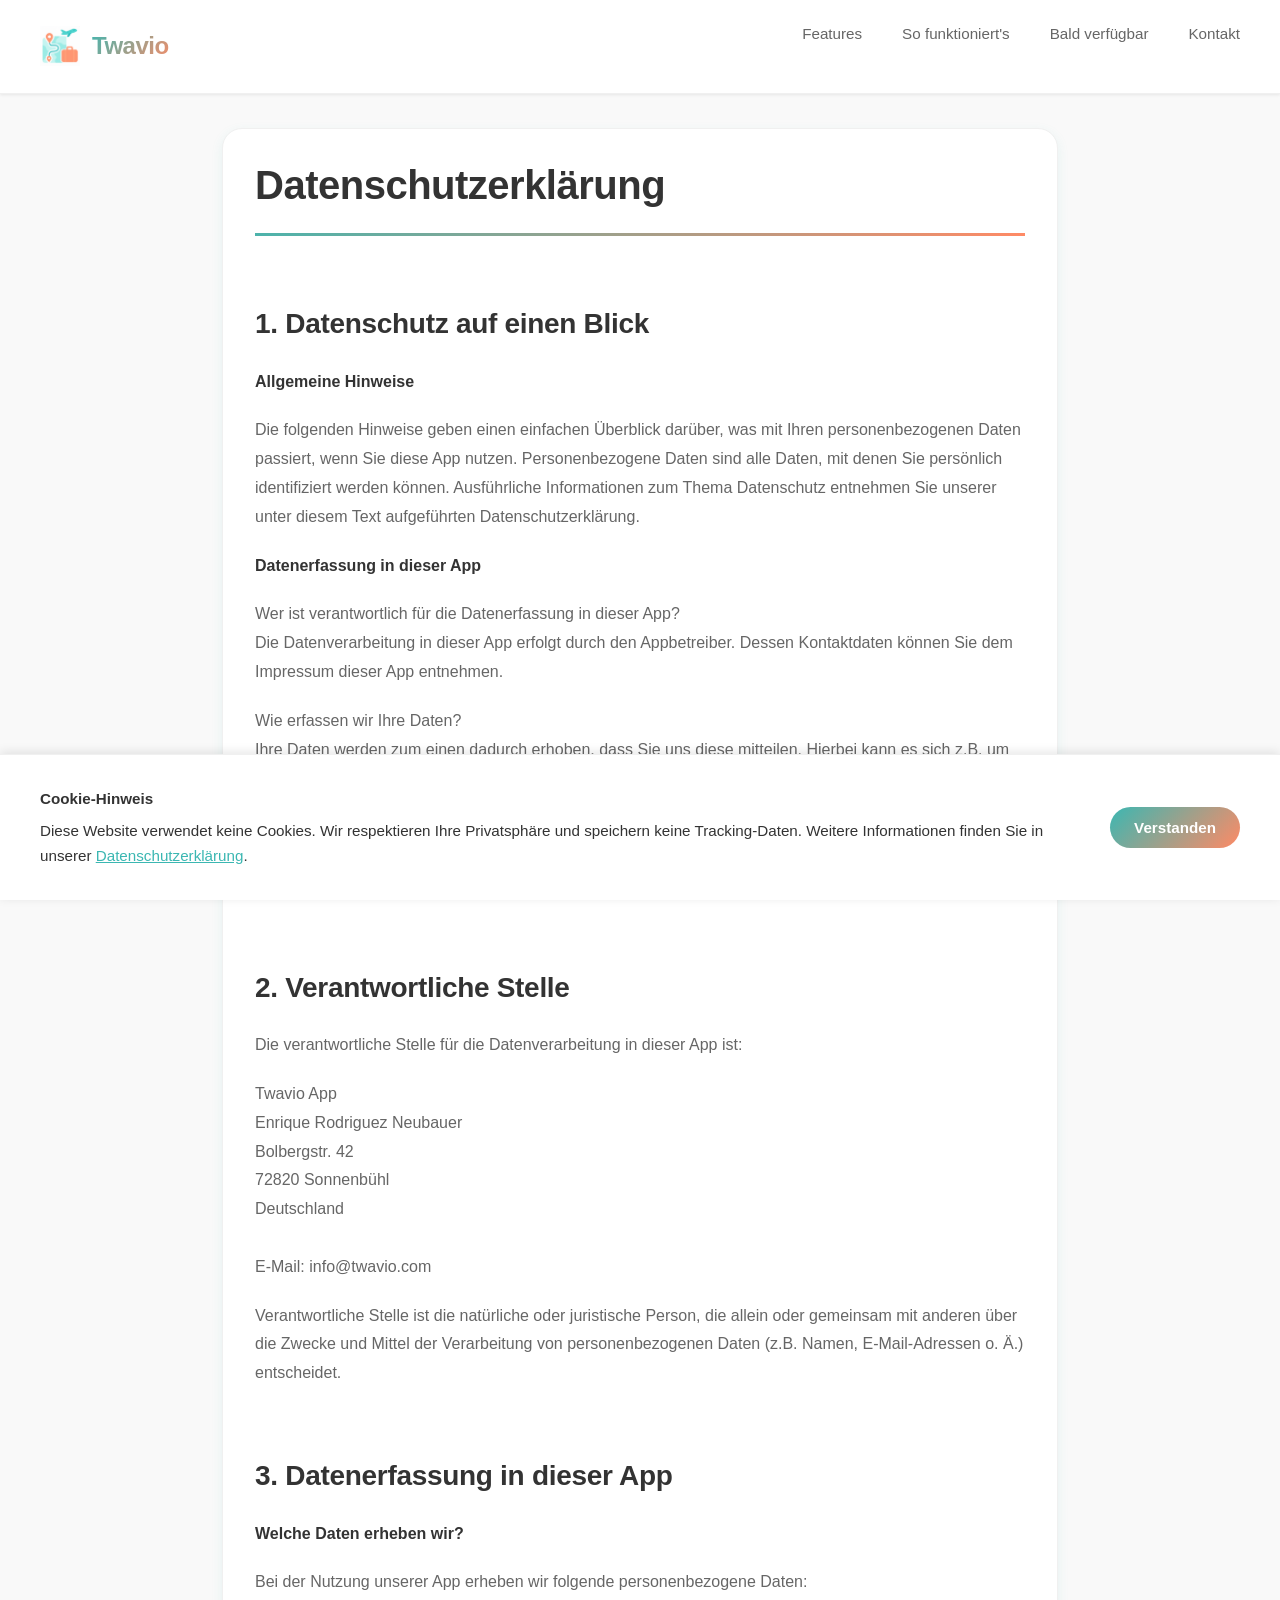
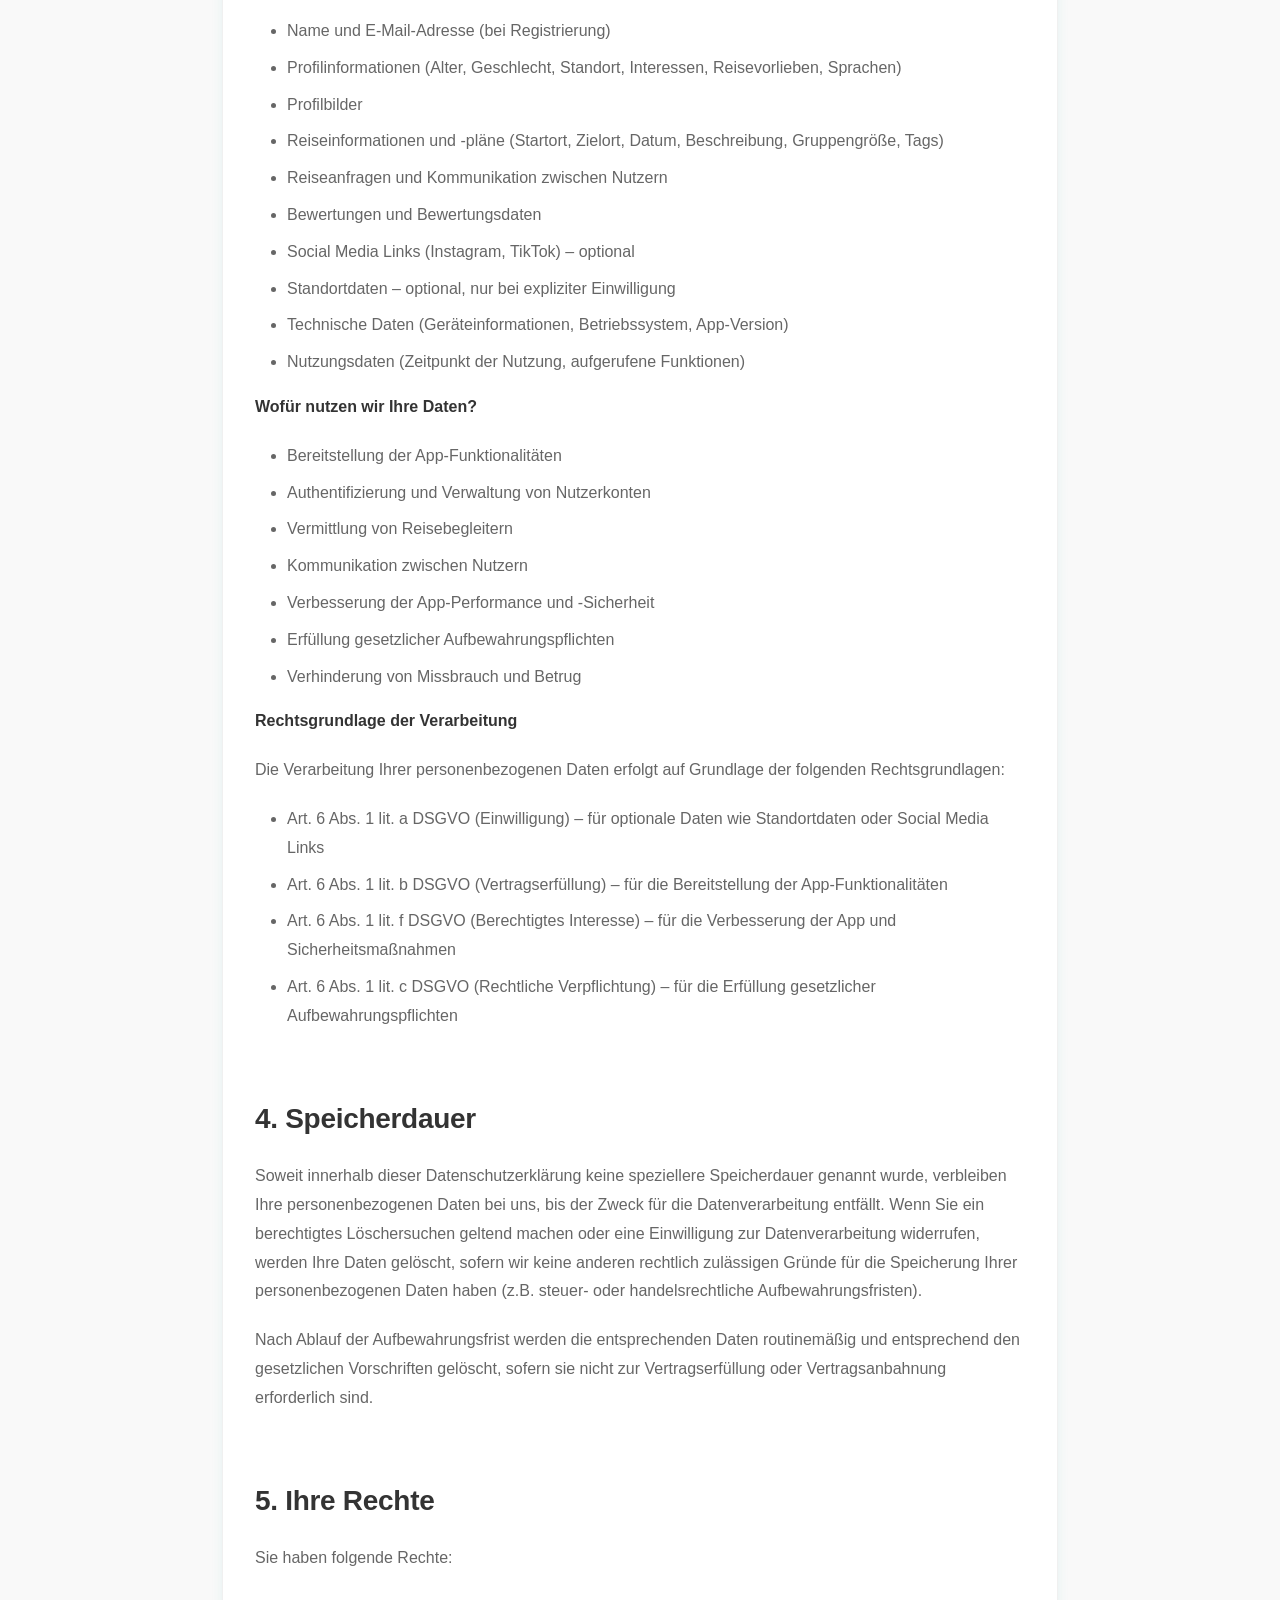
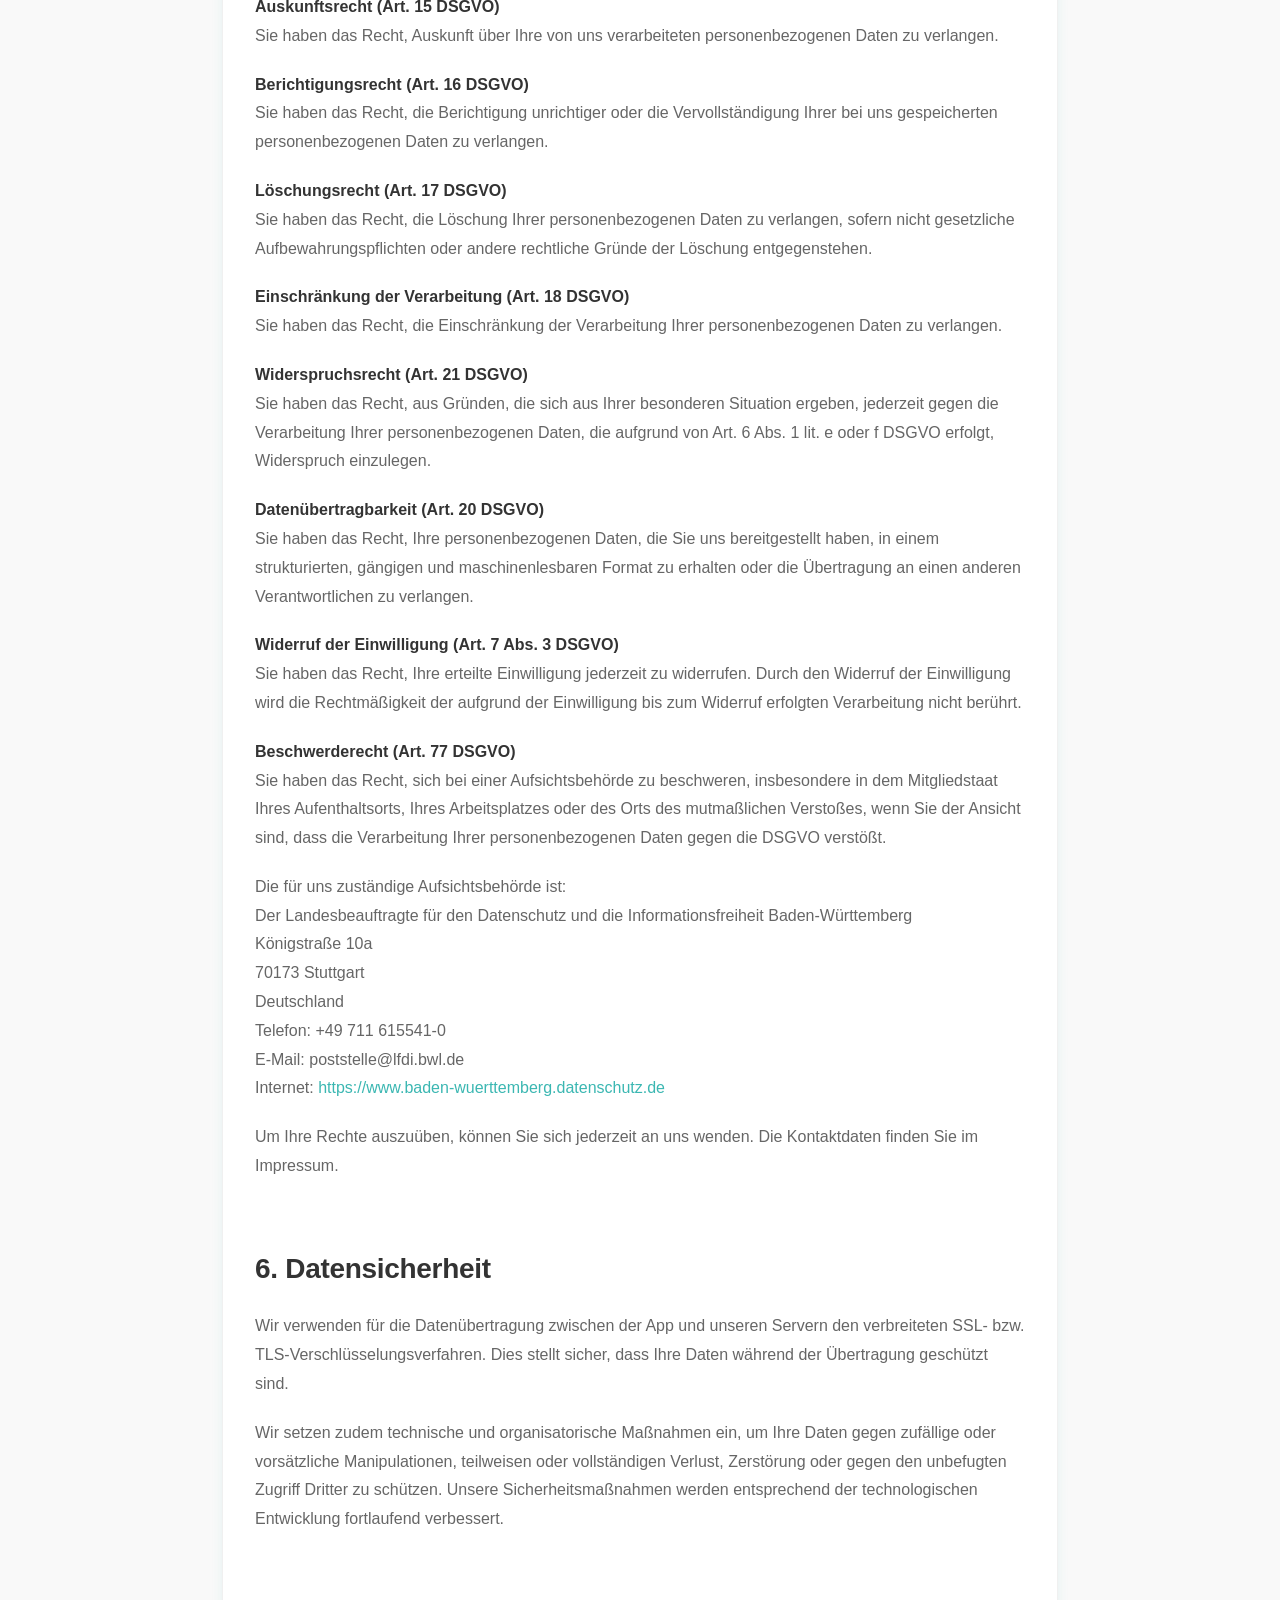
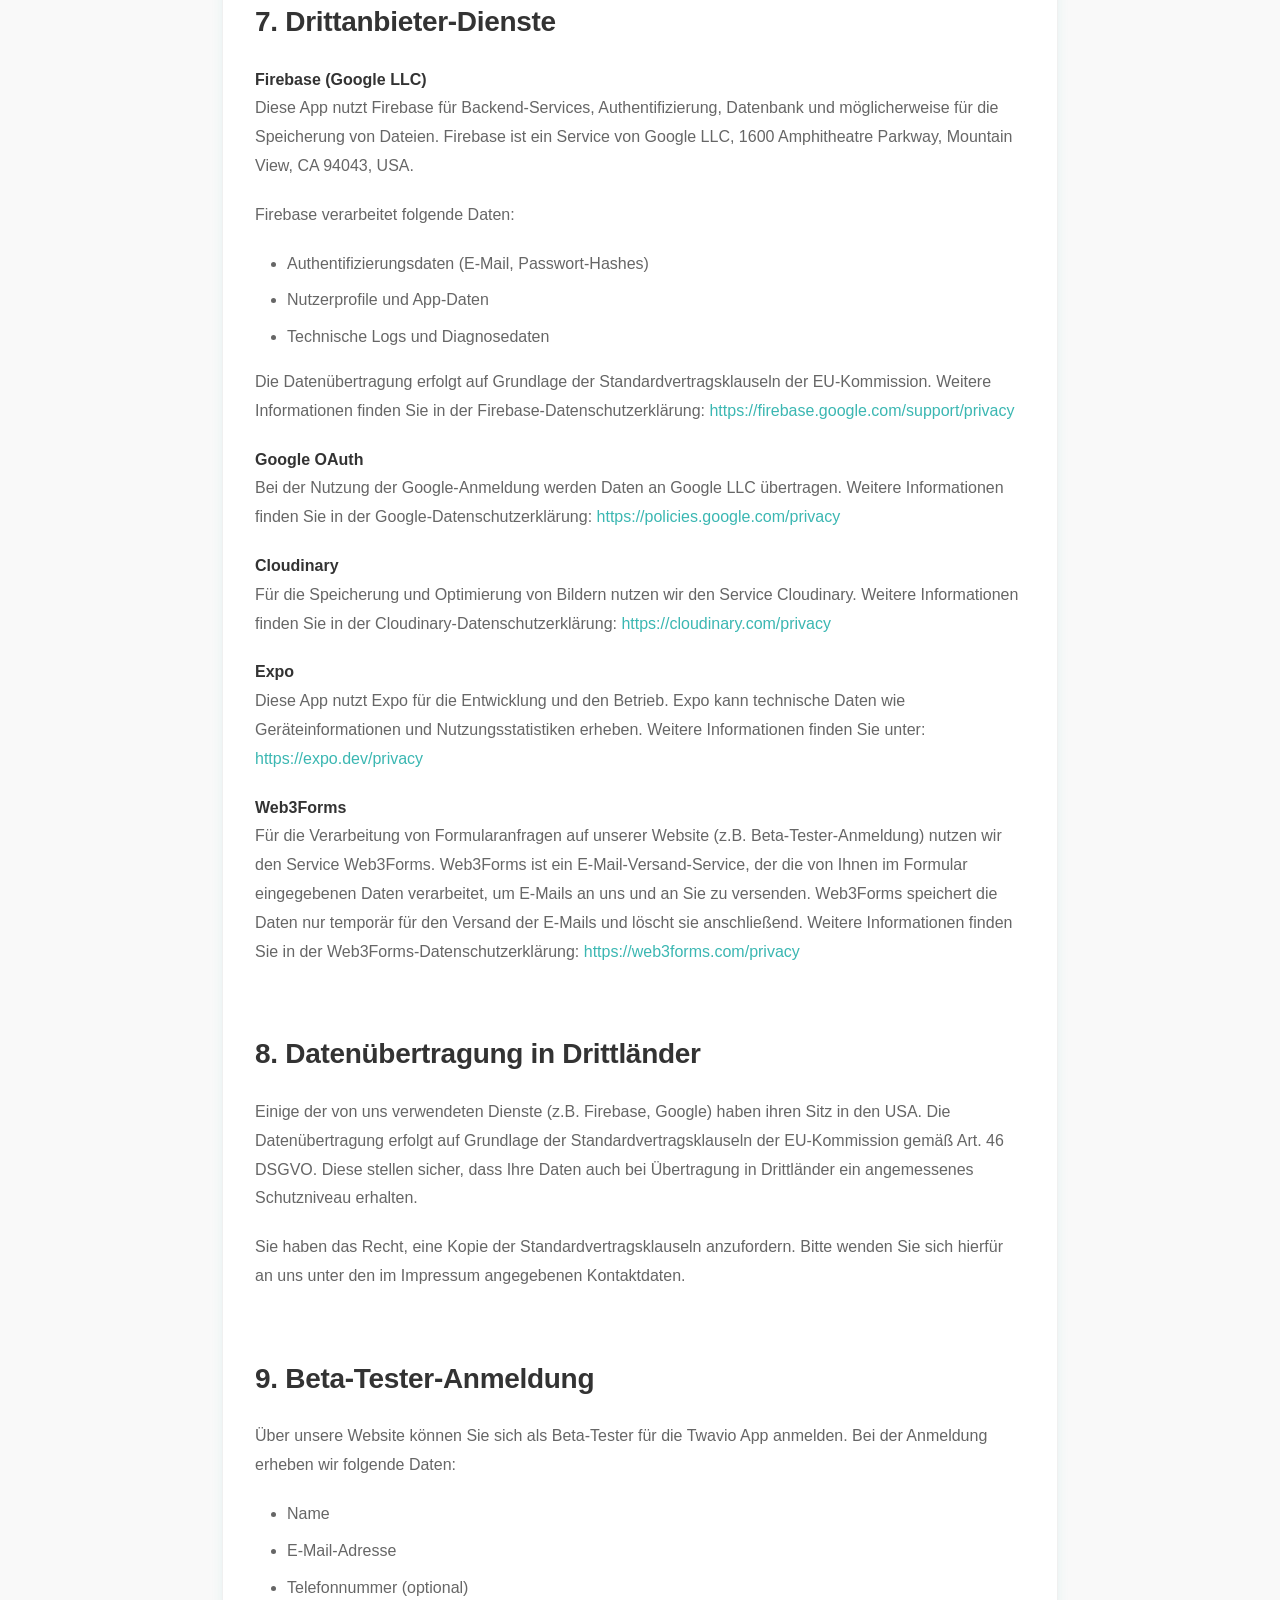
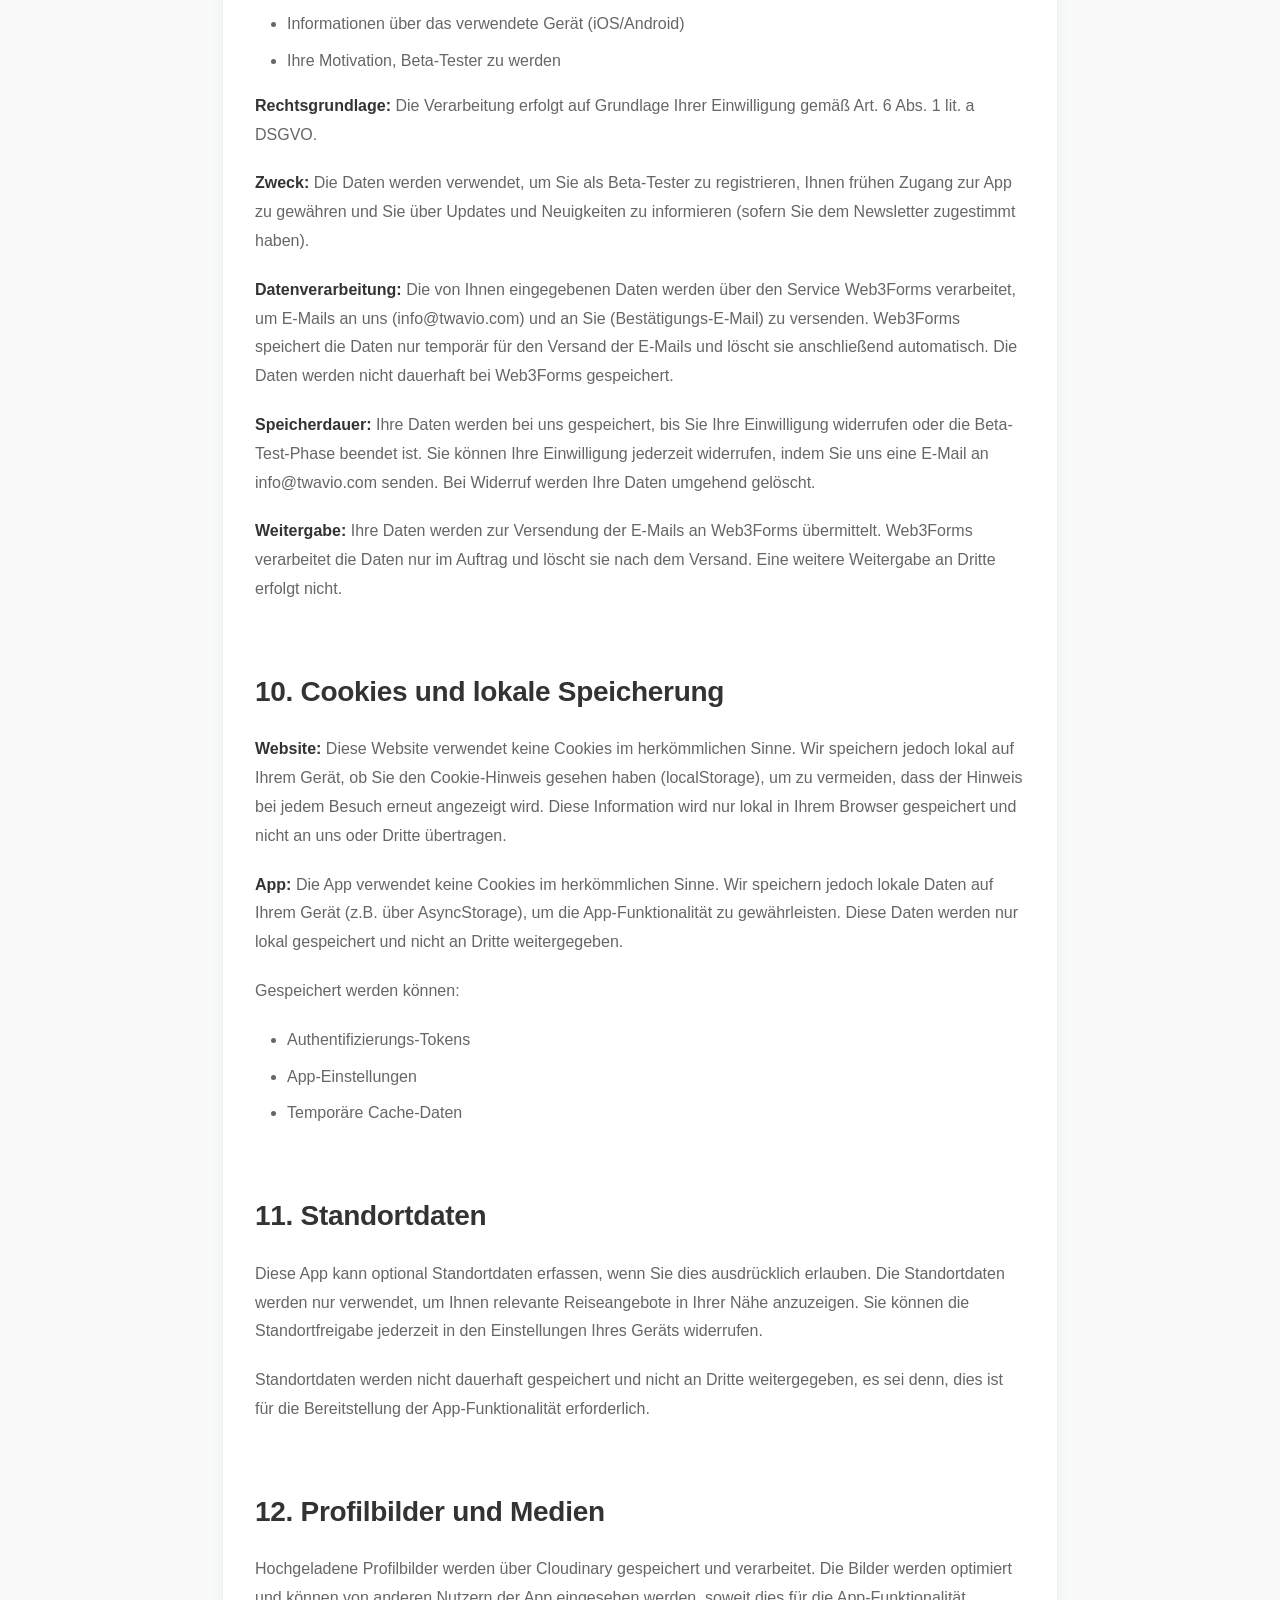
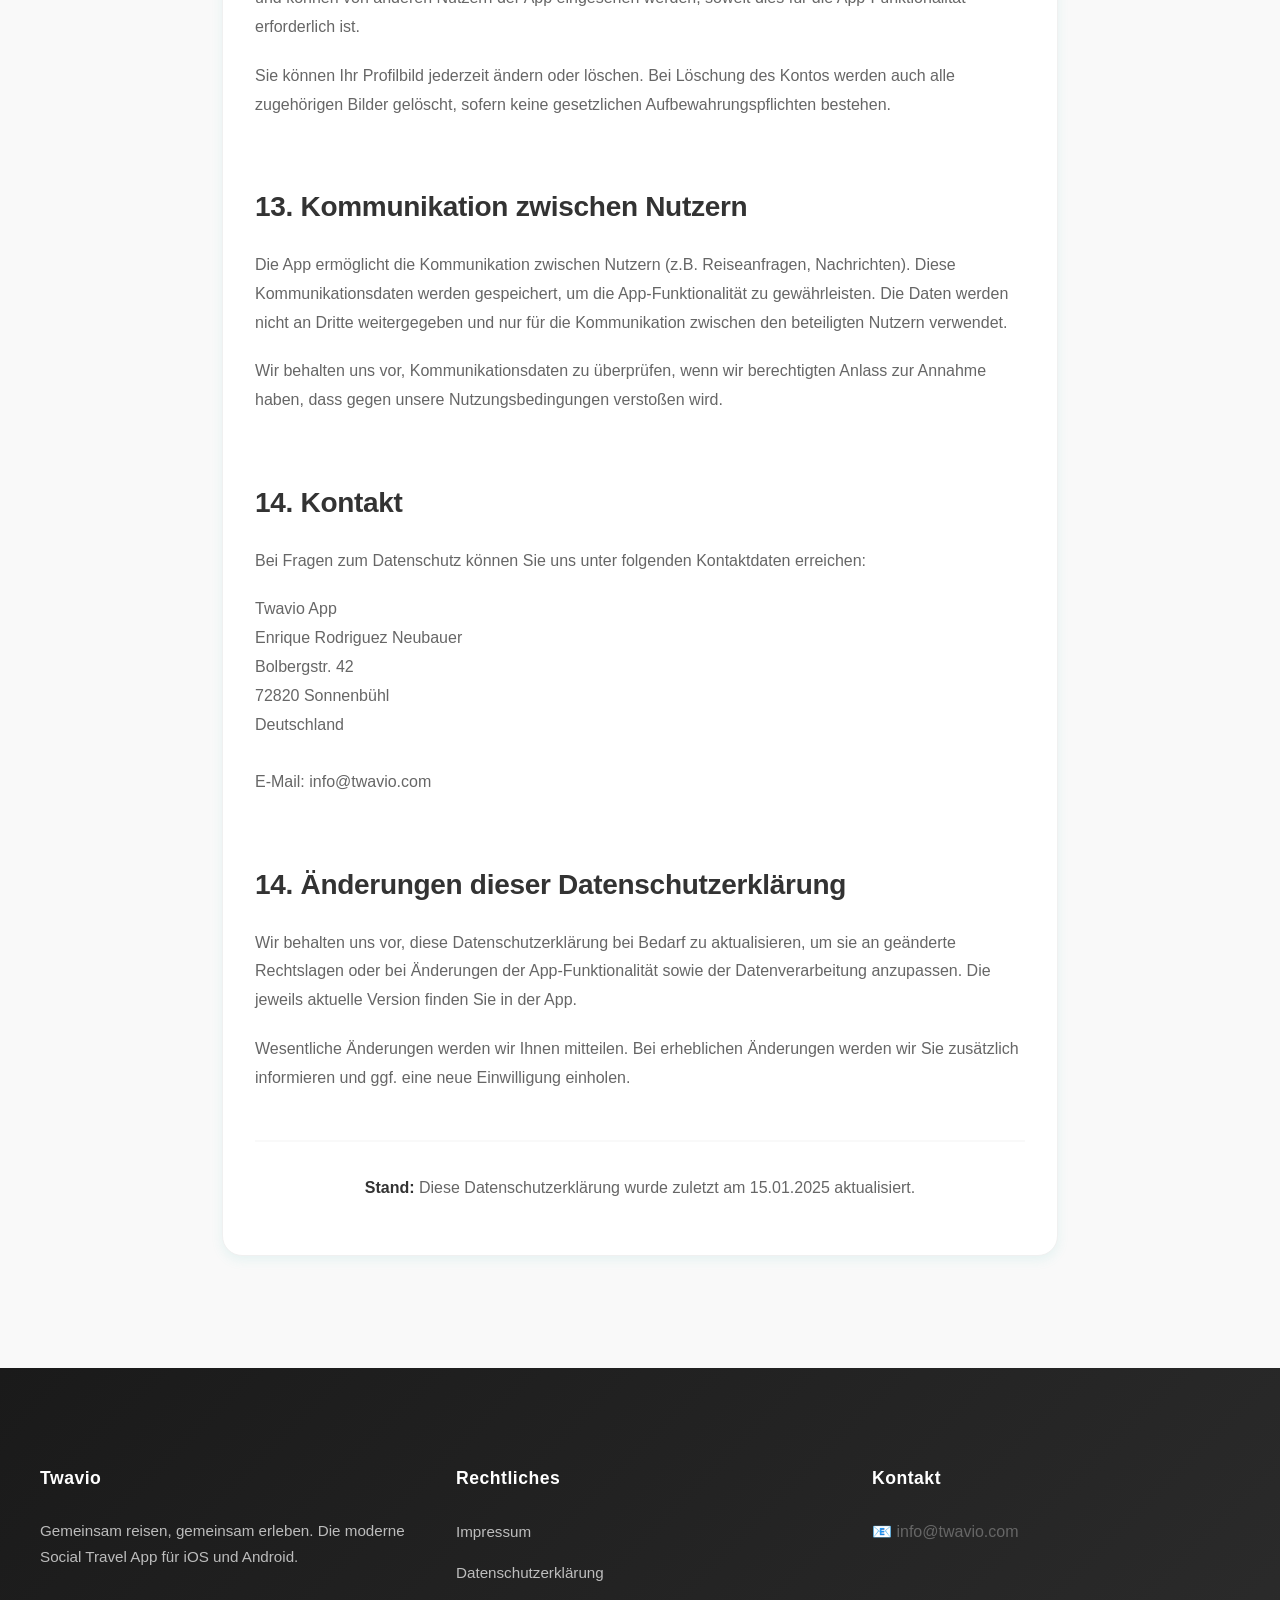
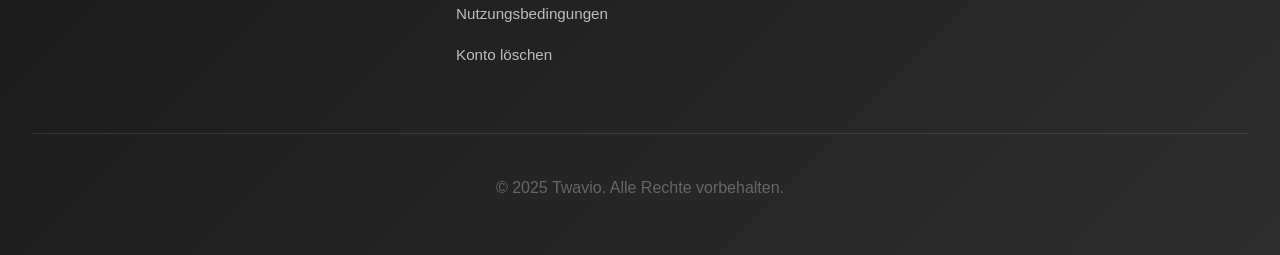
==== datenschutz.html @ e7c7e35c "Add localStorage documentation to privacy policy for DSGVO compliance" ====
<!DOCTYPE html>
<html lang="de">
<head>
    <meta charset="UTF-8">
    <meta name="viewport" content="width=device-width, initial-scale=1.0">
    <meta name="description" content="Datenschutzerklärung für die Twavio App - DSGVO-konform und transparent">
    <title>Datenschutzerklärung - Twavio</title>
    <link rel="icon" type="image/svg+xml" href="favicon.svg">
    <link rel="alternate icon" href="favicon.ico">
    <link rel="apple-touch-icon" href="favicon.svg">
    <style>
        * {
            margin: 0;
            padding: 0;
            box-sizing: border-box;
        }
        
        :root {
            /* Base Colors */
            --background: #F9F9F9;
            --background-secondary: #F5F5F5;
            --card: #ffffff;
            --card-hover: #F0F8FF;
            
            /* Primary Brand Colors */
            --primary-color: #3BB7B2;
            --primary-light: #A7E0E3;
            --primary-dark: #2A9D98;
            
            /* Secondary Colors */
            --secondary-color: #FF8A65;
            --secondary-light: #FFB299;
            --secondary-dark: #FF7043;
            
            /* Text Colors */
            --text-dark: #333333;
            --text-gray: #666666;
            --text-light: #999999;
            --text-inverse: #ffffff;
            
            /* Accent Colors */
            --accent: #3BB7B2;
            --accent-light: #A7E0E3;
            --success: #4CAF50;
            --warning: #FF9800;
            --error: #FF6B6B;
            
            /* Border Colors */
            --border: #E0E0E0;
            --border-light: #F0F0F0;
            --border-dark: #CCCCCC;
            
            /* Background Colors */
            --bg-light: #F9F9F9;
            --bg-white: #ffffff;
            
            /* Shadow Colors */
            --shadow-light-color: rgba(59, 183, 178, 0.08);
            --shadow-medium-color: rgba(59, 183, 178, 0.12);
            --shadow-dark-color: rgba(59, 183, 178, 0.16);
            
            /* Shadow System */
            --shadow-light: 0 1px 2px var(--shadow-light-color);
            --shadow-medium: 0 2px 4px var(--shadow-medium-color);
            --shadow-large: 0 4px 8px var(--shadow-dark-color);
            --shadow-xlarge: 0 8px 16px var(--shadow-dark-color);
            --shadow: var(--shadow-large);
            --shadow-lg: var(--shadow-xlarge);
            
            /* Gradient */
            --gradient-start: #3BB7B2;
            --gradient-end: #FF8A65;
            --gradient-secondary-start: #A7E0E3;
            --gradient-secondary-end: #FFB299;
            
            /* Signature Gradients */
            --gradient-primary: linear-gradient(135deg, var(--gradient-start) 0%, var(--gradient-end) 100%);
            --gradient-secondary: linear-gradient(135deg, var(--gradient-secondary-start) 0%, var(--gradient-secondary-end) 100%);
            --gradient-subtle: linear-gradient(135deg, var(--background) 0%, var(--background-secondary) 100%);
            
            /* Spacing System */
            --spacing-xs: 4px;
            --spacing-sm: 8px;
            --spacing-md: 12px;
            --spacing-lg: 16px;
            --spacing-xl: 20px;
            --spacing-2xl: 24px;
            --spacing-3xl: 32px;
            --spacing-4xl: 40px;
            --spacing-5xl: 48px;
            
            /* Border Radius */
            --radius-button: 28px;
            --radius-card: 20px;
            --radius-input: 28px;
            --radius-small: 8px;
            --radius-medium: 12px;
            --radius-large: 16px;
        }
        
        html {
            scroll-behavior: smooth;
        }
        
        body {
            font-family: -apple-system, BlinkMacSystemFont, 'Segoe UI', Roboto, 'Helvetica Neue', Arial, sans-serif;
            line-height: 1.7;
            color: var(--text-dark);
            background-color: var(--background);
            padding-top: 80px;
            font-size: 16px;
            -webkit-font-smoothing: antialiased;
            -moz-osx-font-smoothing: grayscale;
        }
        
        /* Navigation */
        nav {
            position: fixed;
            top: 0;
            left: 0;
            right: 0;
            background: rgba(255, 255, 255, 0.98);
            backdrop-filter: blur(20px);
            -webkit-backdrop-filter: blur(20px);
            box-shadow: 0 1px 3px rgba(0, 0, 0, 0.08);
            z-index: 1000;
            padding: 1.25rem 2rem;
            border-bottom: 1px solid var(--border-light);
        }
        
        .nav-container {
            max-width: 1200px;
            margin: 0 auto;
            display: flex;
            justify-content: space-between;
            align-items: center;
        }
        
        .logo {
            font-size: 1.5rem;
            font-weight: 700;
            display: flex;
            align-items: center;
            gap: 0.75rem;
            text-decoration: none;
            color: var(--text-dark);
        }
        
        .logo-img {
            width: 40px;
            height: 40px;
            object-fit: contain;
            display: block;
        }
        
        .logo-emoji {
            font-style: normal;
            font-size: 1.4rem;
        }
        
        .logo-text {
            background: linear-gradient(135deg, var(--primary-color), var(--secondary-color));
            -webkit-background-clip: text;
            -webkit-text-fill-color: transparent;
            background-clip: text;
            letter-spacing: -0.5px;
        }
        
        .nav-links {
            display: flex;
            gap: 2.5rem;
            list-style: none;
            align-items: center;
        }
        
        .nav-links a {
            text-decoration: none;
            color: var(--text-gray);
            font-weight: 500;
            font-size: 0.95rem;
            transition: all 0.3s ease;
            position: relative;
            padding: 0.5rem 0;
        }
        
        .nav-links a::after {
            content: '';
            position: absolute;
            bottom: 0;
            left: 0;
            width: 0;
            height: 2px;
            background: var(--gradient-primary);
            transition: width 0.3s ease;
        }
        
        .nav-links a:hover {
            color: var(--primary-color);
        }
        
        .nav-links a:hover::after {
            width: 100%;
        }
        
        .mobile-menu-btn {
            display: none;
            background: none;
            border: none;
            font-size: 1.5rem;
            cursor: pointer;
            color: var(--text-dark);
        }
        
        /* Main Content */
        .main-content {
            max-width: 900px;
            margin: 0 auto;
            padding: 3rem 2rem;
        }
        
        /* Signature Card Style - Web optimiert */
        .card {
            background: var(--card);
            border-radius: 20px;
            box-shadow: 0 4px 12px rgba(59, 183, 178, 0.1);
            border: 1px solid var(--border-light);
            transition: all 0.3s ease;
        }
        
        .container {
            background: var(--card);
            padding: var(--spacing-3xl);
            border-radius: 20px;
            box-shadow: 0 4px 12px rgba(59, 183, 178, 0.1);
            border: 1px solid var(--border-light);
        }
        
        h1 {
            color: var(--text-dark);
            font-size: clamp(2rem, 4vw, 2.5rem);
            font-weight: 700;
            margin-bottom: 1.5rem;
            padding-bottom: 1.5rem;
            border-bottom: 3px solid;
            border-image: linear-gradient(135deg, var(--primary-color), var(--secondary-color)) 1;
            letter-spacing: -0.5px;
            line-height: 1.2;
        }
        
        h2 {
            color: var(--text-dark);
            font-size: clamp(1.3rem, 2.5vw, 1.75rem);
            font-weight: 600;
            margin-top: 3rem;
            margin-bottom: 1.25rem;
            padding-top: 1rem;
            letter-spacing: -0.3px;
        }
        
        h3 {
            color: var(--text-dark);
            font-size: 1.2rem;
            font-weight: 600;
            margin-top: 2rem;
            margin-bottom: 0.75rem;
        }
        
        p {
            margin-bottom: 1.25rem;
            color: var(--text-gray);
            line-height: 1.8;
            font-size: 1rem;
        }
        
        ul, ol {
            margin-bottom: 1rem;
            padding-left: 2rem;
            color: var(--text-gray);
        }
        
        li {
            margin-bottom: 0.5rem;
            line-height: 1.8;
        }
        
        strong {
            color: var(--text-dark);
            font-weight: 600;
        }
        
        a {
            color: var(--primary-color);
            text-decoration: none;
            transition: color 0.3s ease;
        }
        
        a:hover {
            color: var(--secondary-color);
            text-decoration: underline;
        }
        
        .footer {
            margin-top: 3rem;
            padding-top: 2rem;
            border-top: 2px solid var(--bg-light);
            font-size: 0.9rem;
            color: var(--text-light);
            text-align: center;
        }
        
        /* Footer - Professioneller */
        footer {
            background: linear-gradient(135deg, #1a1a1a 0%, #2d2d2d 100%);
            color: white;
            padding: 4rem 2rem 2rem;
            margin-top: 4rem;
        }
        
        .footer-content {
            max-width: 1200px;
            margin: 0 auto;
            display: grid;
            grid-template-columns: repeat(auto-fit, minmax(250px, 1fr));
            gap: 3rem;
            margin-bottom: 3rem;
        }
        
        .footer-section h3 {
            margin-bottom: 1.5rem;
            font-size: 1.1rem;
            font-weight: 600;
            color: white;
            letter-spacing: 0.5px;
        }
        
        .footer-section p {
            color: rgba(255, 255, 255, 0.7);
            line-height: 1.7;
            font-size: 0.95rem;
        }
        
        .footer-section ul {
            list-style: none;
            padding: 0;
        }
        
        .footer-section ul li {
            margin-bottom: 0.75rem;
        }
        
        .footer-section a {
            color: rgba(255, 255, 255, 0.7);
            text-decoration: none;
            transition: all 0.3s ease;
            font-size: 0.95rem;
            display: inline-block;
        }
        
        .footer-section a:hover {
            color: var(--primary-light);
            transform: translateX(4px);
        }
        
        .footer-bottom {
            text-align: center;
            padding-top: 2.5rem;
            border-top: 1px solid rgba(255, 255, 255, 0.1);
            color: rgba(255, 255, 255, 0.5);
            font-size: 0.9rem;
        }
        
        /* Responsive */
        @media (max-width: 768px) {
            .nav-links {
                display: none;
            }
            
            .mobile-menu-btn {
                display: block;
            }
            
            .main-content {
                padding: 2rem 1rem;
            }
            
            .container {
                padding: 2rem 1.5rem;
            }
            
            h1 {
                font-size: 2rem;
            }
            
            h2 {
                font-size: 1.3rem;
            }
        }
    </style>
</head>
<body>
    <!-- Navigation -->
    <nav>
        <div class="nav-container">
            <a href="index.html#hero" class="logo"><img src="app-icon-new.png" alt="Twavio Logo" class="logo-img"><span class="logo-text">Twavio</span></a>
            <ul class="nav-links">
                <li><a href="index.html#features">Features</a></li>
                <li><a href="index.html#how-it-works">So funktioniert's</a></li>
                <li><a href="index.html#download">Bald verfügbar</a></li>
                <li><a href="index.html#contact">Kontakt</a></li>
            </ul>
            <button class="mobile-menu-btn">☰</button>
        </div>
    </nav>

    <!-- Main Content -->
    <div class="main-content">
        <div class="container">
            <h1>Datenschutzerklärung</h1>
            
            <h2>1. Datenschutz auf einen Blick</h2>
            <p><strong>Allgemeine Hinweise</strong></p>
            <p>Die folgenden Hinweise geben einen einfachen Überblick darüber, was mit Ihren personenbezogenen Daten passiert, wenn Sie diese App nutzen. Personenbezogene Daten sind alle Daten, mit denen Sie persönlich identifiziert werden können. Ausführliche Informationen zum Thema Datenschutz entnehmen Sie unserer unter diesem Text aufgeführten Datenschutzerklärung.</p>
            
            <p><strong>Datenerfassung in dieser App</strong></p>
            <p>Wer ist verantwortlich für die Datenerfassung in dieser App?<br>
            Die Datenverarbeitung in dieser App erfolgt durch den Appbetreiber. Dessen Kontaktdaten können Sie dem Impressum dieser App entnehmen.</p>
            
            <p>Wie erfassen wir Ihre Daten?<br>
            Ihre Daten werden zum einen dadurch erhoben, dass Sie uns diese mitteilen. Hierbei kann es sich z.B. um Daten handeln, die Sie in ein Kontaktformular eingeben oder bei der Registrierung angeben.</p>
            
            <p>Andere Daten werden automatisch oder nach Ihrer Einwilligung bei der Nutzung der App durch unsere IT-Systeme erfasst. Das sind vor allem technische Daten (z.B. Gerätetyp, Betriebssystem, App-Version oder Uhrzeit der Nutzung). Die Erfassung dieser Daten erfolgt automatisch, sobald Sie diese App nutzen.</p>
            
            <h2>2. Verantwortliche Stelle</h2>
            <p>Die verantwortliche Stelle für die Datenverarbeitung in dieser App ist:</p>
            <p>
                Twavio App<br>
                Enrique Rodriguez Neubauer<br>
                Bolbergstr. 42<br>
                72820 Sonnenbühl<br>
                Deutschland<br><br>
                E-Mail: info@twavio.com
            </p>
            <p>Verantwortliche Stelle ist die natürliche oder juristische Person, die allein oder gemeinsam mit anderen über die Zwecke und Mittel der Verarbeitung von personenbezogenen Daten (z.B. Namen, E-Mail-Adressen o. Ä.) entscheidet.</p>
            
            <h2>3. Datenerfassung in dieser App</h2>
            <p><strong>Welche Daten erheben wir?</strong></p>
            <p>Bei der Nutzung unserer App erheben wir folgende personenbezogene Daten:</p>
            <ul>
                <li>Name und E-Mail-Adresse (bei Registrierung)</li>
                <li>Profilinformationen (Alter, Geschlecht, Standort, Interessen, Reisevorlieben, Sprachen)</li>
                <li>Profilbilder</li>
                <li>Reiseinformationen und -pläne (Startort, Zielort, Datum, Beschreibung, Gruppengröße, Tags)</li>
                <li>Reiseanfragen und Kommunikation zwischen Nutzern</li>
                <li>Bewertungen und Bewertungsdaten</li>
                <li>Social Media Links (Instagram, TikTok) – optional</li>
                <li>Standortdaten – optional, nur bei expliziter Einwilligung</li>
                <li>Technische Daten (Geräteinformationen, Betriebssystem, App-Version)</li>
                <li>Nutzungsdaten (Zeitpunkt der Nutzung, aufgerufene Funktionen)</li>
            </ul>
            
            <p><strong>Wofür nutzen wir Ihre Daten?</strong></p>
            <ul>
                <li>Bereitstellung der App-Funktionalitäten</li>
                <li>Authentifizierung und Verwaltung von Nutzerkonten</li>
                <li>Vermittlung von Reisebegleitern</li>
                <li>Kommunikation zwischen Nutzern</li>
                <li>Verbesserung der App-Performance und -Sicherheit</li>
                <li>Erfüllung gesetzlicher Aufbewahrungspflichten</li>
                <li>Verhinderung von Missbrauch und Betrug</li>
            </ul>
            
            <p><strong>Rechtsgrundlage der Verarbeitung</strong></p>
            <p>Die Verarbeitung Ihrer personenbezogenen Daten erfolgt auf Grundlage der folgenden Rechtsgrundlagen:</p>
            <ul>
                <li>Art. 6 Abs. 1 lit. a DSGVO (Einwilligung) – für optionale Daten wie Standortdaten oder Social Media Links</li>
                <li>Art. 6 Abs. 1 lit. b DSGVO (Vertragserfüllung) – für die Bereitstellung der App-Funktionalitäten</li>
                <li>Art. 6 Abs. 1 lit. f DSGVO (Berechtigtes Interesse) – für die Verbesserung der App und Sicherheitsmaßnahmen</li>
                <li>Art. 6 Abs. 1 lit. c DSGVO (Rechtliche Verpflichtung) – für die Erfüllung gesetzlicher Aufbewahrungspflichten</li>
            </ul>
            
            <h2>4. Speicherdauer</h2>
            <p>Soweit innerhalb dieser Datenschutzerklärung keine speziellere Speicherdauer genannt wurde, verbleiben Ihre personenbezogenen Daten bei uns, bis der Zweck für die Datenverarbeitung entfällt. Wenn Sie ein berechtigtes Löschersuchen geltend machen oder eine Einwilligung zur Datenverarbeitung widerrufen, werden Ihre Daten gelöscht, sofern wir keine anderen rechtlich zulässigen Gründe für die Speicherung Ihrer personenbezogenen Daten haben (z.B. steuer- oder handelsrechtliche Aufbewahrungsfristen).</p>
            <p>Nach Ablauf der Aufbewahrungsfrist werden die entsprechenden Daten routinemäßig und entsprechend den gesetzlichen Vorschriften gelöscht, sofern sie nicht zur Vertragserfüllung oder Vertragsanbahnung erforderlich sind.</p>
            
            <h2>5. Ihre Rechte</h2>
            <p>Sie haben folgende Rechte:</p>
            
            <p><strong>Auskunftsrecht (Art. 15 DSGVO)</strong><br>
            Sie haben das Recht, Auskunft über Ihre von uns verarbeiteten personenbezogenen Daten zu verlangen.</p>
            
            <p><strong>Berichtigungsrecht (Art. 16 DSGVO)</strong><br>
            Sie haben das Recht, die Berichtigung unrichtiger oder die Vervollständigung Ihrer bei uns gespeicherten personenbezogenen Daten zu verlangen.</p>
            
            <p><strong>Löschungsrecht (Art. 17 DSGVO)</strong><br>
            Sie haben das Recht, die Löschung Ihrer personenbezogenen Daten zu verlangen, sofern nicht gesetzliche Aufbewahrungspflichten oder andere rechtliche Gründe der Löschung entgegenstehen.</p>
            
            <p><strong>Einschränkung der Verarbeitung (Art. 18 DSGVO)</strong><br>
            Sie haben das Recht, die Einschränkung der Verarbeitung Ihrer personenbezogenen Daten zu verlangen.</p>
            
            <p><strong>Widerspruchsrecht (Art. 21 DSGVO)</strong><br>
            Sie haben das Recht, aus Gründen, die sich aus Ihrer besonderen Situation ergeben, jederzeit gegen die Verarbeitung Ihrer personenbezogenen Daten, die aufgrund von Art. 6 Abs. 1 lit. e oder f DSGVO erfolgt, Widerspruch einzulegen.</p>
            
            <p><strong>Datenübertragbarkeit (Art. 20 DSGVO)</strong><br>
            Sie haben das Recht, Ihre personenbezogenen Daten, die Sie uns bereitgestellt haben, in einem strukturierten, gängigen und maschinenlesbaren Format zu erhalten oder die Übertragung an einen anderen Verantwortlichen zu verlangen.</p>
            
            <p><strong>Widerruf der Einwilligung (Art. 7 Abs. 3 DSGVO)</strong><br>
            Sie haben das Recht, Ihre erteilte Einwilligung jederzeit zu widerrufen. Durch den Widerruf der Einwilligung wird die Rechtmäßigkeit der aufgrund der Einwilligung bis zum Widerruf erfolgten Verarbeitung nicht berührt.</p>
            
            <p><strong>Beschwerderecht (Art. 77 DSGVO)</strong><br>
            Sie haben das Recht, sich bei einer Aufsichtsbehörde zu beschweren, insbesondere in dem Mitgliedstaat Ihres Aufenthaltsorts, Ihres Arbeitsplatzes oder des Orts des mutmaßlichen Verstoßes, wenn Sie der Ansicht sind, dass die Verarbeitung Ihrer personenbezogenen Daten gegen die DSGVO verstößt.</p>
            
            <p>Die für uns zuständige Aufsichtsbehörde ist:<br>
            Der Landesbeauftragte für den Datenschutz und die Informationsfreiheit Baden-Württemberg<br>
            Königstraße 10a<br>
            70173 Stuttgart<br>
            Deutschland<br>
            Telefon: +49 711 615541-0<br>
            E-Mail: poststelle@lfdi.bwl.de<br>
            Internet: <a href="https://www.baden-wuerttemberg.datenschutz.de" target="_blank" rel="noopener">https://www.baden-wuerttemberg.datenschutz.de</a></p>
            
            <p>Um Ihre Rechte auszuüben, können Sie sich jederzeit an uns wenden. Die Kontaktdaten finden Sie im Impressum.</p>
            
            <h2>6. Datensicherheit</h2>
            <p>Wir verwenden für die Datenübertragung zwischen der App und unseren Servern den verbreiteten SSL- bzw. TLS-Verschlüsselungsverfahren. Dies stellt sicher, dass Ihre Daten während der Übertragung geschützt sind.</p>
            <p>Wir setzen zudem technische und organisatorische Maßnahmen ein, um Ihre Daten gegen zufällige oder vorsätzliche Manipulationen, teilweisen oder vollständigen Verlust, Zerstörung oder gegen den unbefugten Zugriff Dritter zu schützen. Unsere Sicherheitsmaßnahmen werden entsprechend der technologischen Entwicklung fortlaufend verbessert.</p>
            
            <h2>7. Drittanbieter-Dienste</h2>
            <p><strong>Firebase (Google LLC)</strong><br>
            Diese App nutzt Firebase für Backend-Services, Authentifizierung, Datenbank und möglicherweise für die Speicherung von Dateien. Firebase ist ein Service von Google LLC, 1600 Amphitheatre Parkway, Mountain View, CA 94043, USA.</p>
            <p>Firebase verarbeitet folgende Daten:</p>
            <ul>
                <li>Authentifizierungsdaten (E-Mail, Passwort-Hashes)</li>
                <li>Nutzerprofile und App-Daten</li>
                <li>Technische Logs und Diagnosedaten</li>
            </ul>
            <p>Die Datenübertragung erfolgt auf Grundlage der Standardvertragsklauseln der EU-Kommission. Weitere Informationen finden Sie in der Firebase-Datenschutzerklärung: <a href="https://firebase.google.com/support/privacy" target="_blank" rel="noopener">https://firebase.google.com/support/privacy</a></p>
            
            <p><strong>Google OAuth</strong><br>
            Bei der Nutzung der Google-Anmeldung werden Daten an Google LLC übertragen. Weitere Informationen finden Sie in der Google-Datenschutzerklärung: <a href="https://policies.google.com/privacy" target="_blank" rel="noopener">https://policies.google.com/privacy</a></p>
            
            <p><strong>Cloudinary</strong><br>
            Für die Speicherung und Optimierung von Bildern nutzen wir den Service Cloudinary. Weitere Informationen finden Sie in der Cloudinary-Datenschutzerklärung: <a href="https://cloudinary.com/privacy" target="_blank" rel="noopener">https://cloudinary.com/privacy</a></p>
            
            <p><strong>Expo</strong><br>
            Diese App nutzt Expo für die Entwicklung und den Betrieb. Expo kann technische Daten wie Geräteinformationen und Nutzungsstatistiken erheben. Weitere Informationen finden Sie unter: <a href="https://expo.dev/privacy" target="_blank" rel="noopener">https://expo.dev/privacy</a></p>
            
            <p><strong>Web3Forms</strong><br>
            Für die Verarbeitung von Formularanfragen auf unserer Website (z.B. Beta-Tester-Anmeldung) nutzen wir den Service Web3Forms. Web3Forms ist ein E-Mail-Versand-Service, der die von Ihnen im Formular eingegebenen Daten verarbeitet, um E-Mails an uns und an Sie zu versenden. Web3Forms speichert die Daten nur temporär für den Versand der E-Mails und löscht sie anschließend. Weitere Informationen finden Sie in der Web3Forms-Datenschutzerklärung: <a href="https://web3forms.com/privacy" target="_blank" rel="noopener">https://web3forms.com/privacy</a></p>
            
            <h2>8. Datenübertragung in Drittländer</h2>
            <p>Einige der von uns verwendeten Dienste (z.B. Firebase, Google) haben ihren Sitz in den USA. Die Datenübertragung erfolgt auf Grundlage der Standardvertragsklauseln der EU-Kommission gemäß Art. 46 DSGVO. Diese stellen sicher, dass Ihre Daten auch bei Übertragung in Drittländer ein angemessenes Schutzniveau erhalten.</p>
            <p>Sie haben das Recht, eine Kopie der Standardvertragsklauseln anzufordern. Bitte wenden Sie sich hierfür an uns unter den im Impressum angegebenen Kontaktdaten.</p>
            
            <h2>9. Beta-Tester-Anmeldung</h2>
            <p>Über unsere Website können Sie sich als Beta-Tester für die Twavio App anmelden. Bei der Anmeldung erheben wir folgende Daten:</p>
            <ul>
                <li>Name</li>
                <li>E-Mail-Adresse</li>
                <li>Telefonnummer (optional)</li>
                <li>Informationen über das verwendete Gerät (iOS/Android)</li>
                <li>Ihre Motivation, Beta-Tester zu werden</li>
            </ul>
            <p><strong>Rechtsgrundlage:</strong> Die Verarbeitung erfolgt auf Grundlage Ihrer Einwilligung gemäß Art. 6 Abs. 1 lit. a DSGVO.</p>
            <p><strong>Zweck:</strong> Die Daten werden verwendet, um Sie als Beta-Tester zu registrieren, Ihnen frühen Zugang zur App zu gewähren und Sie über Updates und Neuigkeiten zu informieren (sofern Sie dem Newsletter zugestimmt haben).</p>
            <p><strong>Datenverarbeitung:</strong> Die von Ihnen eingegebenen Daten werden über den Service Web3Forms verarbeitet, um E-Mails an uns (info@twavio.com) und an Sie (Bestätigungs-E-Mail) zu versenden. Web3Forms speichert die Daten nur temporär für den Versand der E-Mails und löscht sie anschließend automatisch. Die Daten werden nicht dauerhaft bei Web3Forms gespeichert.</p>
            <p><strong>Speicherdauer:</strong> Ihre Daten werden bei uns gespeichert, bis Sie Ihre Einwilligung widerrufen oder die Beta-Test-Phase beendet ist. Sie können Ihre Einwilligung jederzeit widerrufen, indem Sie uns eine E-Mail an info@twavio.com senden. Bei Widerruf werden Ihre Daten umgehend gelöscht.</p>
            <p><strong>Weitergabe:</strong> Ihre Daten werden zur Versendung der E-Mails an Web3Forms übermittelt. Web3Forms verarbeitet die Daten nur im Auftrag und löscht sie nach dem Versand. Eine weitere Weitergabe an Dritte erfolgt nicht.</p>
            
            <h2>10. Cookies und lokale Speicherung</h2>
            <p><strong>Website:</strong> Diese Website verwendet keine Cookies im herkömmlichen Sinne. Wir speichern jedoch lokal auf Ihrem Gerät, ob Sie den Cookie-Hinweis gesehen haben (localStorage), um zu vermeiden, dass der Hinweis bei jedem Besuch erneut angezeigt wird. Diese Information wird nur lokal in Ihrem Browser gespeichert und nicht an uns oder Dritte übertragen.</p>
            <p><strong>App:</strong> Die App verwendet keine Cookies im herkömmlichen Sinne. Wir speichern jedoch lokale Daten auf Ihrem Gerät (z.B. über AsyncStorage), um die App-Funktionalität zu gewährleisten. Diese Daten werden nur lokal gespeichert und nicht an Dritte weitergegeben.</p>
            <p>Gespeichert werden können:</p>
            <ul>
                <li>Authentifizierungs-Tokens</li>
                <li>App-Einstellungen</li>
                <li>Temporäre Cache-Daten</li>
            </ul>
            
            <h2>11. Standortdaten</h2>
            <p>Diese App kann optional Standortdaten erfassen, wenn Sie dies ausdrücklich erlauben. Die Standortdaten werden nur verwendet, um Ihnen relevante Reiseangebote in Ihrer Nähe anzuzeigen. Sie können die Standortfreigabe jederzeit in den Einstellungen Ihres Geräts widerrufen.</p>
            <p>Standortdaten werden nicht dauerhaft gespeichert und nicht an Dritte weitergegeben, es sei denn, dies ist für die Bereitstellung der App-Funktionalität erforderlich.</p>
            
            <h2>12. Profilbilder und Medien</h2>
            <p>Hochgeladene Profilbilder werden über Cloudinary gespeichert und verarbeitet. Die Bilder werden optimiert und können von anderen Nutzern der App eingesehen werden, soweit dies für die App-Funktionalität erforderlich ist.</p>
            <p>Sie können Ihr Profilbild jederzeit ändern oder löschen. Bei Löschung des Kontos werden auch alle zugehörigen Bilder gelöscht, sofern keine gesetzlichen Aufbewahrungspflichten bestehen.</p>
            
            <h2>13. Kommunikation zwischen Nutzern</h2>
            <p>Die App ermöglicht die Kommunikation zwischen Nutzern (z.B. Reiseanfragen, Nachrichten). Diese Kommunikationsdaten werden gespeichert, um die App-Funktionalität zu gewährleisten. Die Daten werden nicht an Dritte weitergegeben und nur für die Kommunikation zwischen den beteiligten Nutzern verwendet.</p>
            <p>Wir behalten uns vor, Kommunikationsdaten zu überprüfen, wenn wir berechtigten Anlass zur Annahme haben, dass gegen unsere Nutzungsbedingungen verstoßen wird.</p>
            
            <h2>14. Kontakt</h2>
            <p>Bei Fragen zum Datenschutz können Sie uns unter folgenden Kontaktdaten erreichen:</p>
            <p>
                Twavio App<br>
                Enrique Rodriguez Neubauer<br>
                Bolbergstr. 42<br>
                72820 Sonnenbühl<br>
                Deutschland<br><br>
                E-Mail: info@twavio.com
            </p>
            
            <h2>14. Änderungen dieser Datenschutzerklärung</h2>
            <p>Wir behalten uns vor, diese Datenschutzerklärung bei Bedarf zu aktualisieren, um sie an geänderte Rechtslagen oder bei Änderungen der App-Funktionalität sowie der Datenverarbeitung anzupassen. Die jeweils aktuelle Version finden Sie in der App.</p>
            <p>Wesentliche Änderungen werden wir Ihnen mitteilen. Bei erheblichen Änderungen werden wir Sie zusätzlich informieren und ggf. eine neue Einwilligung einholen.</p>
            
            <div class="footer">
                <p><strong>Stand:</strong> Diese Datenschutzerklärung wurde zuletzt am 15.01.2025 aktualisiert.</p>
            </div>
        </div>
    </div>

    <!-- Footer -->
    <footer>
        <div class="footer-content">
            <div class="footer-section">
                <h3>Twavio</h3>
                <p>Gemeinsam reisen, gemeinsam erleben. Die moderne Social Travel App für iOS und Android.</p>
            </div>
            
            <div class="footer-section">
                <h3>Rechtliches</h3>
                <ul>
                    <li><a href="impressum.html">Impressum</a></li>
                    <li><a href="datenschutz.html">Datenschutzerklärung</a></li>
                    <li><a href="nutzungsbedingungen.html">Nutzungsbedingungen</a></li>
                    <li><a href="konto-loeschen.html">Konto löschen</a></li>
                </ul>
            </div>
            
            <div class="footer-section">
                <h3>Kontakt</h3>
                <ul>
                    <li>📧 info@twavio.com</li>
                </ul>
            </div>
        </div>
        
        <div class="footer-bottom">
            <p>&copy; 2025 Twavio. Alle Rechte vorbehalten.</p>
        </div>
    </footer>

    <!-- Cookie-Banner (DSGVO/TTDSG konform) -->
    <div id="cookie-banner" class="cookie-banner" style="display: none;">
        <div class="cookie-content">
            <div class="cookie-text">
                <p><strong>Cookie-Hinweis</strong></p>
                <p>Diese Website verwendet keine Cookies. Wir respektieren Ihre Privatsphäre und speichern keine Tracking-Daten. Weitere Informationen finden Sie in unserer <a href="datenschutz.html">Datenschutzerklärung</a>.</p>
            </div>
            <div class="cookie-buttons">
                <button id="cookie-accept" class="cookie-btn cookie-btn-primary">Verstanden</button>
            </div>
        </div>
    </div>

    <style>
        .cookie-banner {
            position: fixed;
            bottom: 0;
            left: 0;
            right: 0;
            background: white;
            box-shadow: 0 -2px 10px rgba(0, 0, 0, 0.1);
            z-index: 10000;
            padding: 1.5rem 2rem;
            border-top: 1px solid var(--border-light);
        }

        .cookie-content {
            max-width: 1200px;
            margin: 0 auto;
            display: flex;
            align-items: center;
            justify-content: space-between;
            gap: 2rem;
            flex-wrap: wrap;
        }

        .cookie-text {
            flex: 1;
            min-width: 300px;
        }

        .cookie-text p {
            margin: 0.5rem 0;
            color: var(--text-dark);
            font-size: 0.95rem;
            line-height: 1.6;
        }

        .cookie-text a {
            color: var(--primary-color);
            text-decoration: underline;
        }

        .cookie-buttons {
            display: flex;
            gap: 1rem;
            flex-shrink: 0;
        }

        .cookie-btn {
            padding: 0.75rem 1.5rem;
            border-radius: var(--radius-button);
            font-size: 0.95rem;
            font-weight: 600;
            border: none;
            cursor: pointer;
            transition: all 0.3s ease;
        }

        .cookie-btn-primary {
            background: var(--gradient-primary);
            color: white;
        }

        .cookie-btn-primary:hover {
            transform: translateY(-2px);
            box-shadow: 0 4px 12px rgba(59, 183, 178, 0.3);
        }

        @media (max-width: 768px) {
            .cookie-banner {
                padding: 1rem;
            }

            .cookie-content {
                flex-direction: column;
                align-items: stretch;
            }

            .cookie-buttons {
                width: 100%;
            }

            .cookie-btn {
                width: 100%;
            }
        }
    </style>

    <script>
        // Cookie-Banner Funktion
        (function() {
            const cookieConsent = localStorage.getItem('cookieConsent');
            
            if (!cookieConsent) {
                setTimeout(() => {
                    const banner = document.getElementById('cookie-banner');
                    if (banner) {
                        banner.style.display = 'block';
                    }
                }, 500);
            }

            const acceptBtn = document.getElementById('cookie-accept');
            if (acceptBtn) {
                acceptBtn.addEventListener('click', () => {
                    localStorage.setItem('cookieConsent', 'true');
                    const banner = document.getElementById('cookie-banner');
                    if (banner) {
                        banner.style.display = 'none';
                    }
                });
            }
        })();

        // Mobile menu toggle
        const mobileMenuBtn = document.querySelector('.mobile-menu-btn');
        const navLinks = document.querySelector('.nav-links');
        
        if (mobileMenuBtn) {
            mobileMenuBtn.addEventListener('click', () => {
                navLinks.style.display = navLinks.style.display === 'flex' ? 'none' : 'flex';
                navLinks.style.flexDirection = 'column';
                navLinks.style.position = 'absolute';
                navLinks.style.top = '100%';
                navLinks.style.left = '0';
                navLinks.style.right = '0';
                navLinks.style.background = 'white';
                navLinks.style.padding = '1rem';
                navLinks.style.boxShadow = '0 4px 6px rgba(0,0,0,0.1)';
            });
        }
    </script>
</body>
</html>
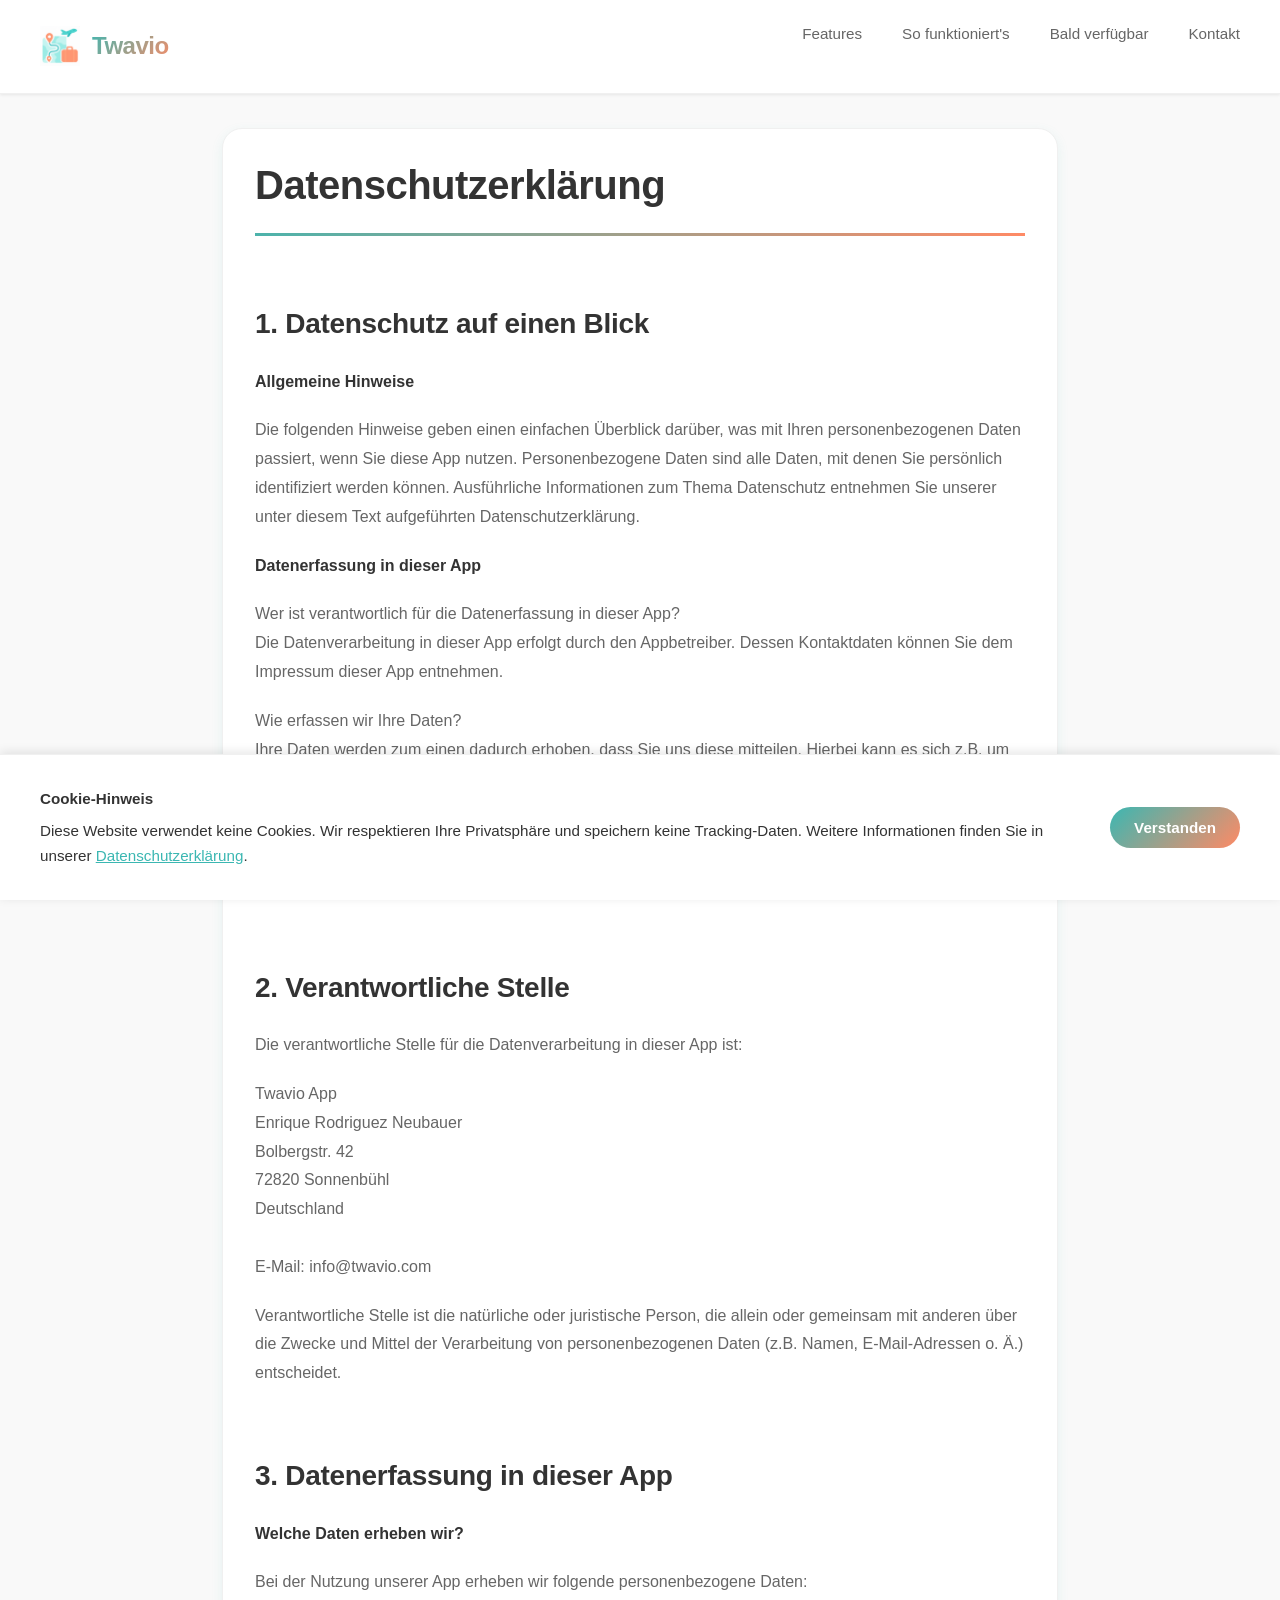
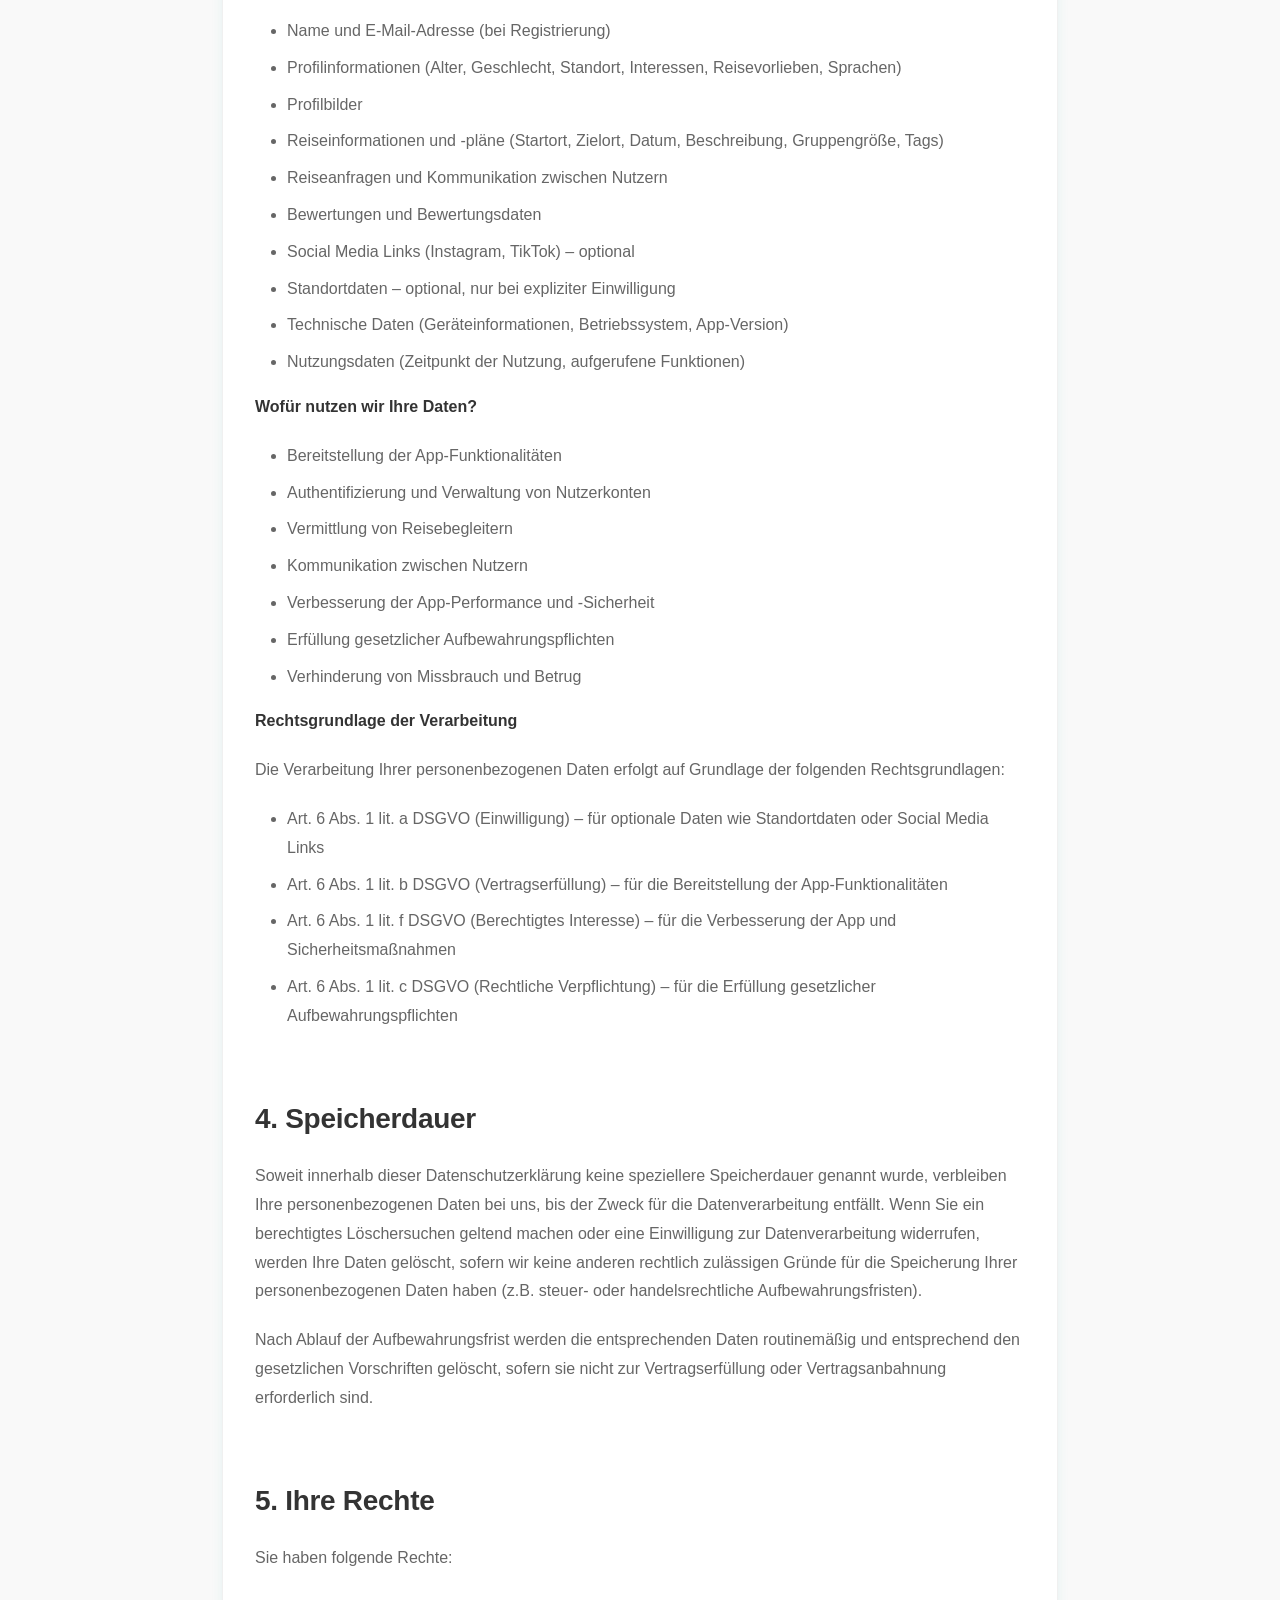
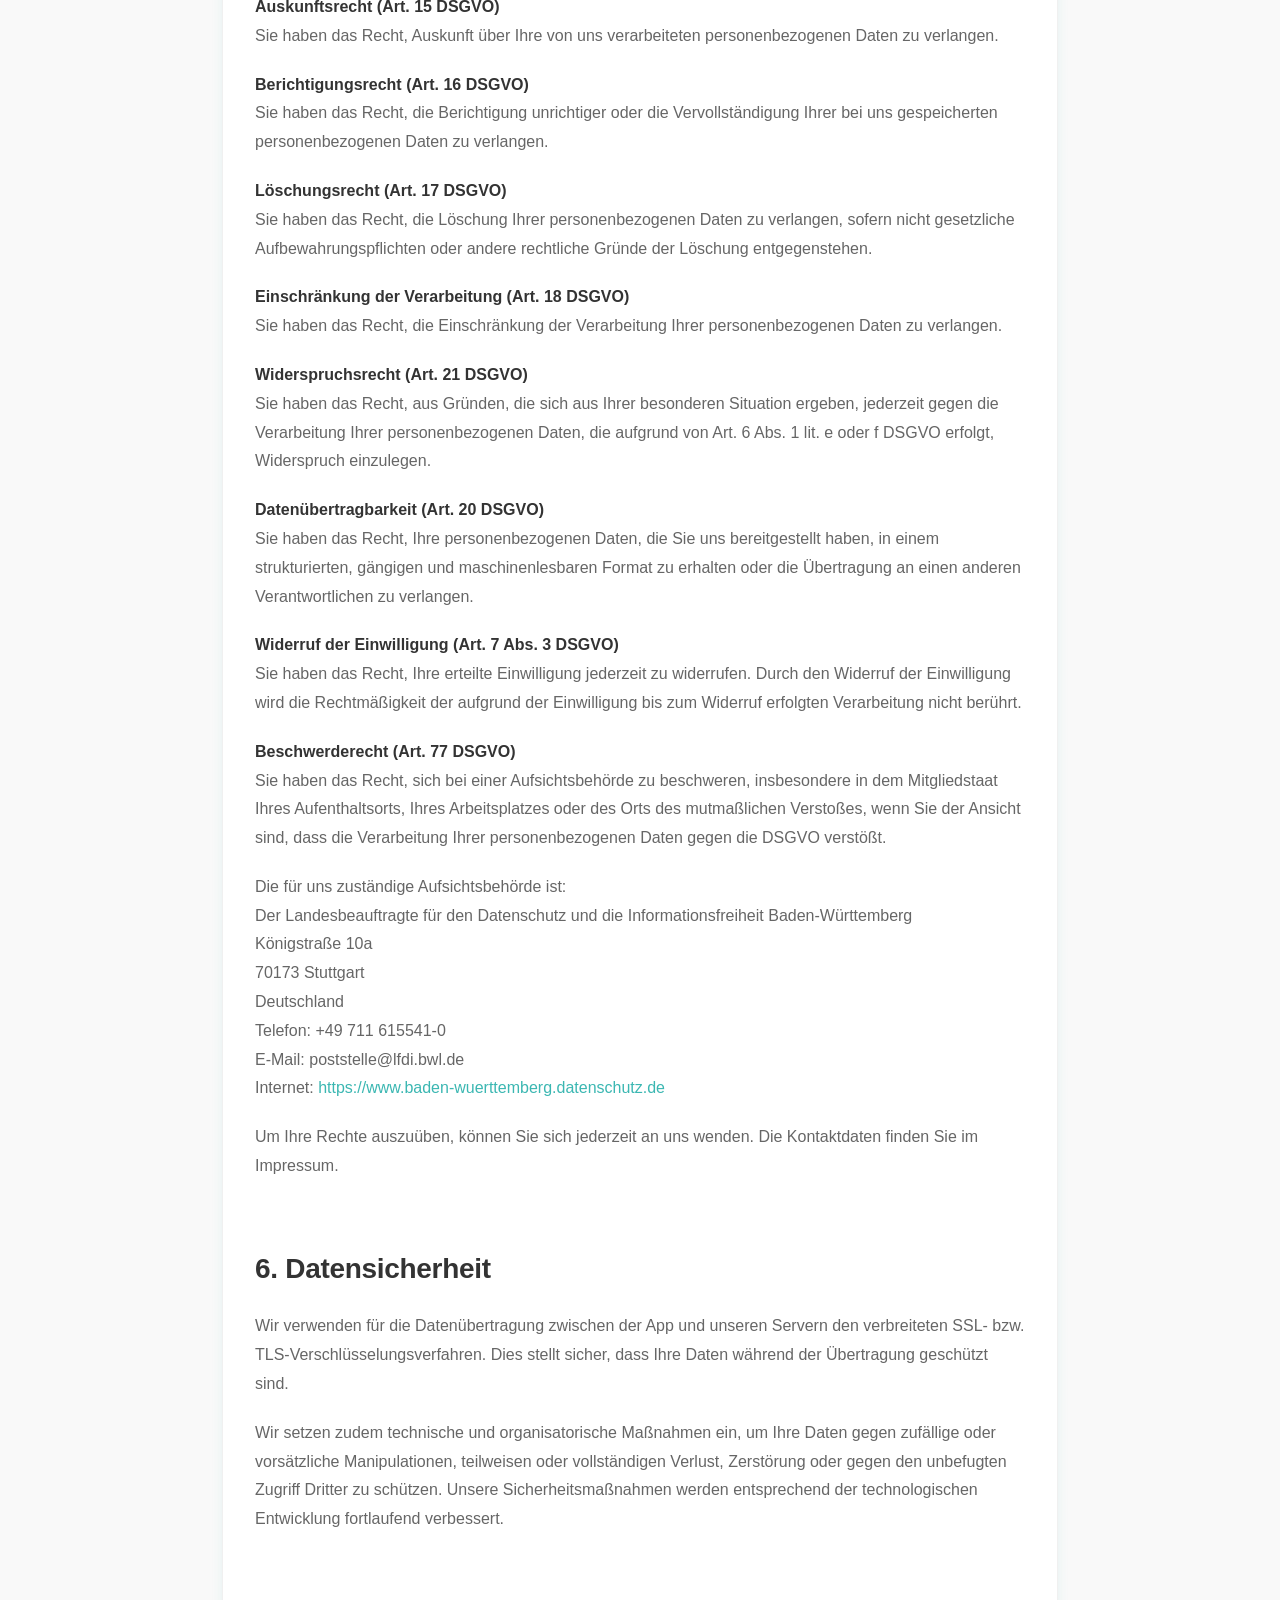
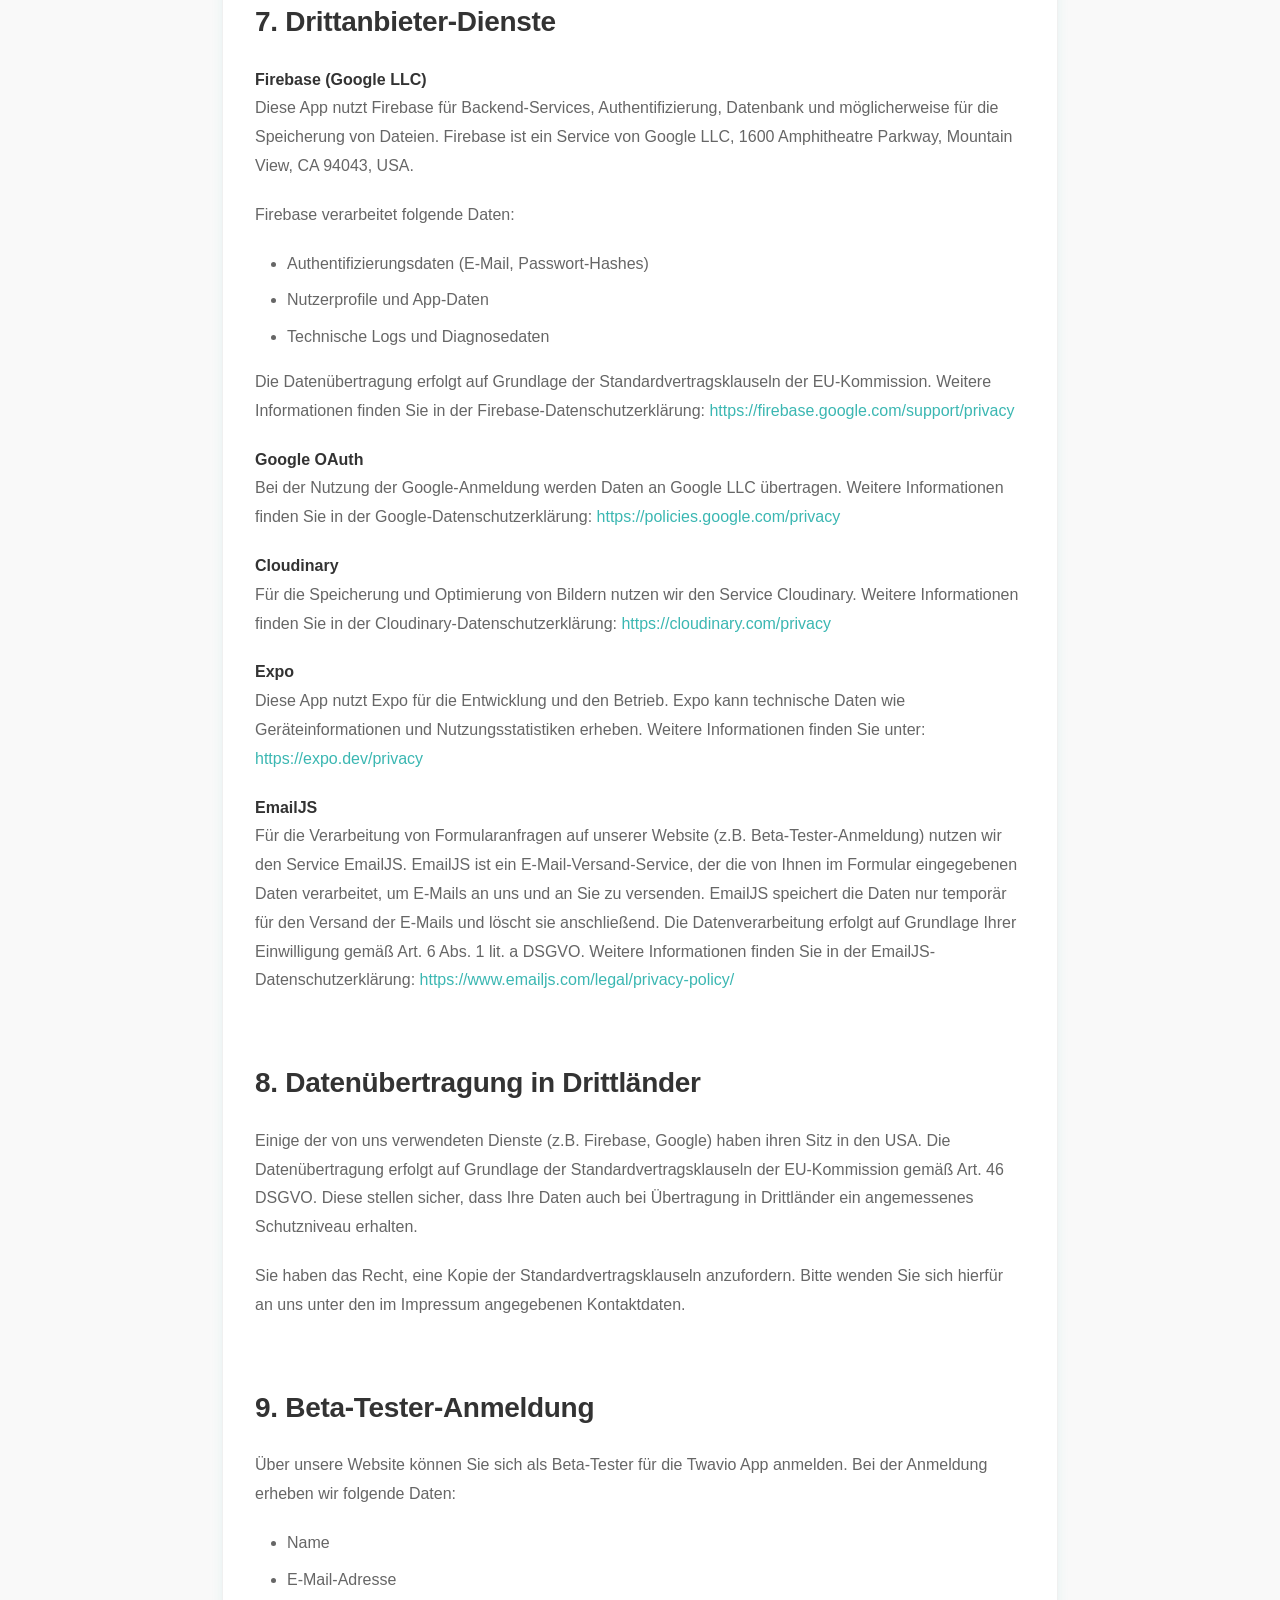
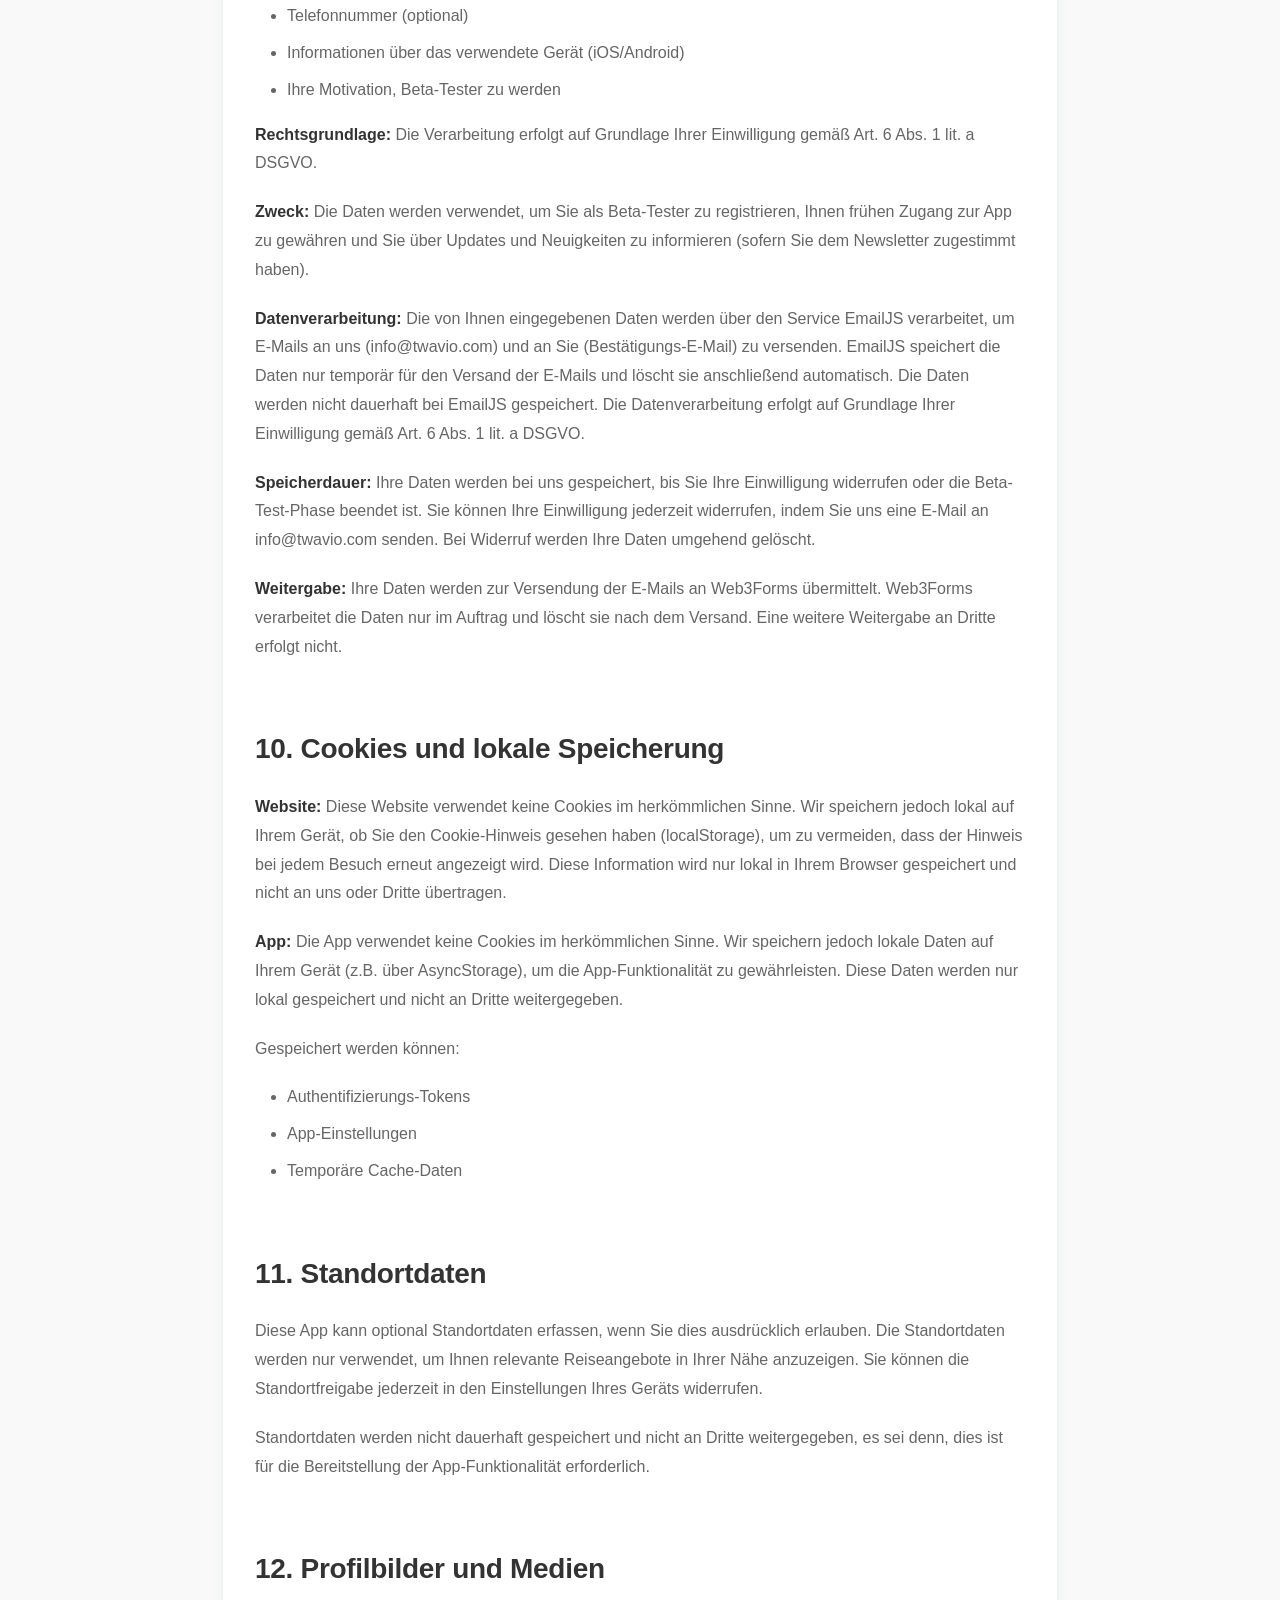
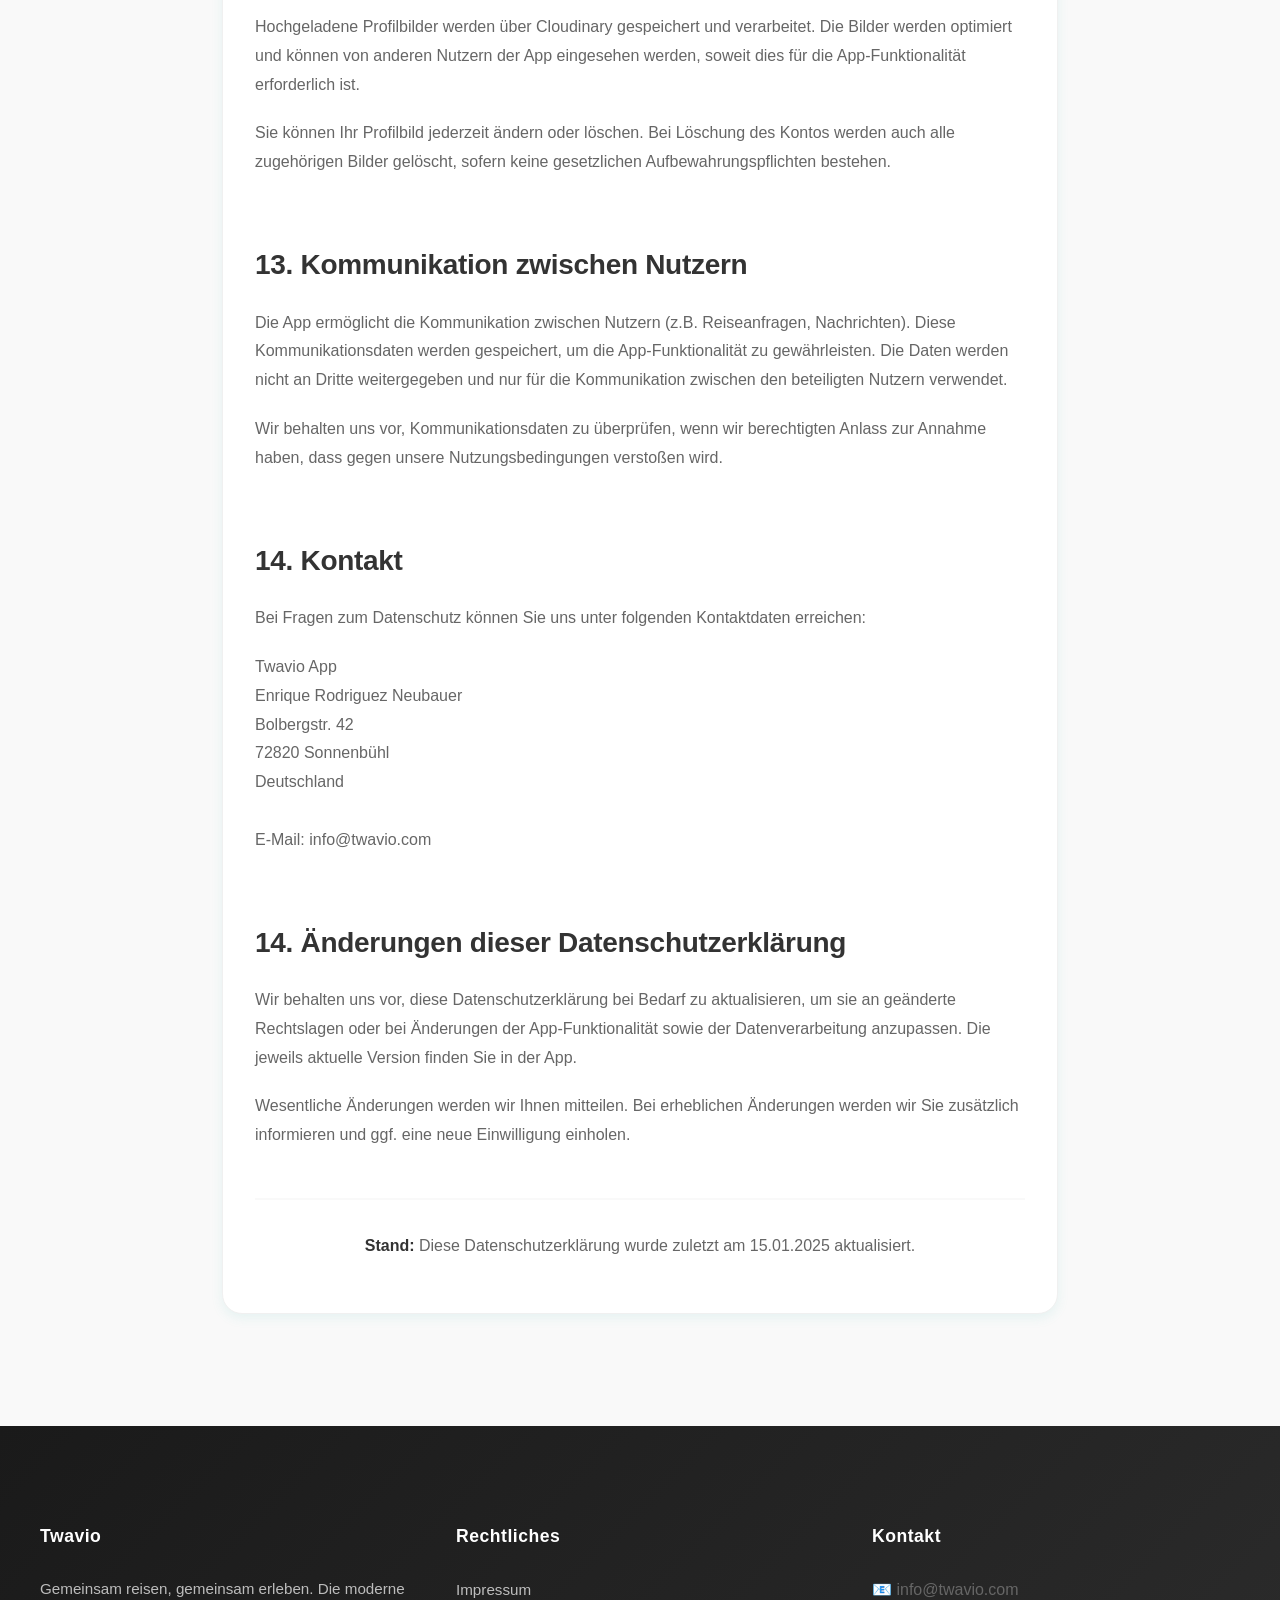
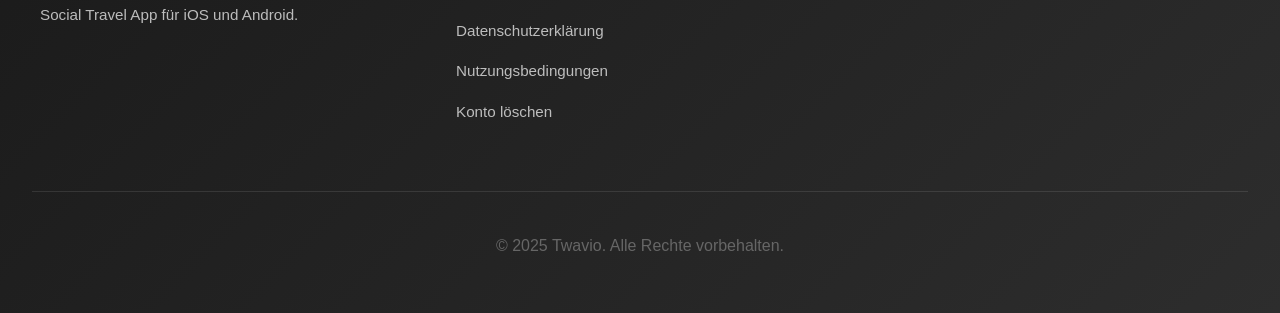
==== commit a29fd389: "Replace Web3Forms with EmailJS for DSGVO-compliant email sending" ====
--- a/datenschutz.html
+++ b/datenschutz.html
@@ -544,8 +544,8 @@
             <p><strong>Expo</strong><br>
             Diese App nutzt Expo für die Entwicklung und den Betrieb. Expo kann technische Daten wie Geräteinformationen und Nutzungsstatistiken erheben. Weitere Informationen finden Sie unter: <a href="https://expo.dev/privacy" target="_blank" rel="noopener">https://expo.dev/privacy</a></p>
             
-            <p><strong>Web3Forms</strong><br>
-            Für die Verarbeitung von Formularanfragen auf unserer Website (z.B. Beta-Tester-Anmeldung) nutzen wir den Service Web3Forms. Web3Forms ist ein E-Mail-Versand-Service, der die von Ihnen im Formular eingegebenen Daten verarbeitet, um E-Mails an uns und an Sie zu versenden. Web3Forms speichert die Daten nur temporär für den Versand der E-Mails und löscht sie anschließend. Weitere Informationen finden Sie in der Web3Forms-Datenschutzerklärung: <a href="https://web3forms.com/privacy" target="_blank" rel="noopener">https://web3forms.com/privacy</a></p>
+            <p><strong>EmailJS</strong><br>
+            Für die Verarbeitung von Formularanfragen auf unserer Website (z.B. Beta-Tester-Anmeldung) nutzen wir den Service EmailJS. EmailJS ist ein E-Mail-Versand-Service, der die von Ihnen im Formular eingegebenen Daten verarbeitet, um E-Mails an uns und an Sie zu versenden. EmailJS speichert die Daten nur temporär für den Versand der E-Mails und löscht sie anschließend. Die Datenverarbeitung erfolgt auf Grundlage Ihrer Einwilligung gemäß Art. 6 Abs. 1 lit. a DSGVO. Weitere Informationen finden Sie in der EmailJS-Datenschutzerklärung: <a href="https://www.emailjs.com/legal/privacy-policy/" target="_blank" rel="noopener">https://www.emailjs.com/legal/privacy-policy/</a></p>
             
             <h2>8. Datenübertragung in Drittländer</h2>
             <p>Einige der von uns verwendeten Dienste (z.B. Firebase, Google) haben ihren Sitz in den USA. Die Datenübertragung erfolgt auf Grundlage der Standardvertragsklauseln der EU-Kommission gemäß Art. 46 DSGVO. Diese stellen sicher, dass Ihre Daten auch bei Übertragung in Drittländer ein angemessenes Schutzniveau erhalten.</p>
@@ -562,7 +562,7 @@
             </ul>
             <p><strong>Rechtsgrundlage:</strong> Die Verarbeitung erfolgt auf Grundlage Ihrer Einwilligung gemäß Art. 6 Abs. 1 lit. a DSGVO.</p>
             <p><strong>Zweck:</strong> Die Daten werden verwendet, um Sie als Beta-Tester zu registrieren, Ihnen frühen Zugang zur App zu gewähren und Sie über Updates und Neuigkeiten zu informieren (sofern Sie dem Newsletter zugestimmt haben).</p>
-            <p><strong>Datenverarbeitung:</strong> Die von Ihnen eingegebenen Daten werden über den Service Web3Forms verarbeitet, um E-Mails an uns (info@twavio.com) und an Sie (Bestätigungs-E-Mail) zu versenden. Web3Forms speichert die Daten nur temporär für den Versand der E-Mails und löscht sie anschließend automatisch. Die Daten werden nicht dauerhaft bei Web3Forms gespeichert.</p>
+            <p><strong>Datenverarbeitung:</strong> Die von Ihnen eingegebenen Daten werden über den Service EmailJS verarbeitet, um E-Mails an uns (info@twavio.com) und an Sie (Bestätigungs-E-Mail) zu versenden. EmailJS speichert die Daten nur temporär für den Versand der E-Mails und löscht sie anschließend automatisch. Die Daten werden nicht dauerhaft bei EmailJS gespeichert. Die Datenverarbeitung erfolgt auf Grundlage Ihrer Einwilligung gemäß Art. 6 Abs. 1 lit. a DSGVO.</p>
             <p><strong>Speicherdauer:</strong> Ihre Daten werden bei uns gespeichert, bis Sie Ihre Einwilligung widerrufen oder die Beta-Test-Phase beendet ist. Sie können Ihre Einwilligung jederzeit widerrufen, indem Sie uns eine E-Mail an info@twavio.com senden. Bei Widerruf werden Ihre Daten umgehend gelöscht.</p>
             <p><strong>Weitergabe:</strong> Ihre Daten werden zur Versendung der E-Mails an Web3Forms übermittelt. Web3Forms verarbeitet die Daten nur im Auftrag und löscht sie nach dem Versand. Eine weitere Weitergabe an Dritte erfolgt nicht.</p>
             
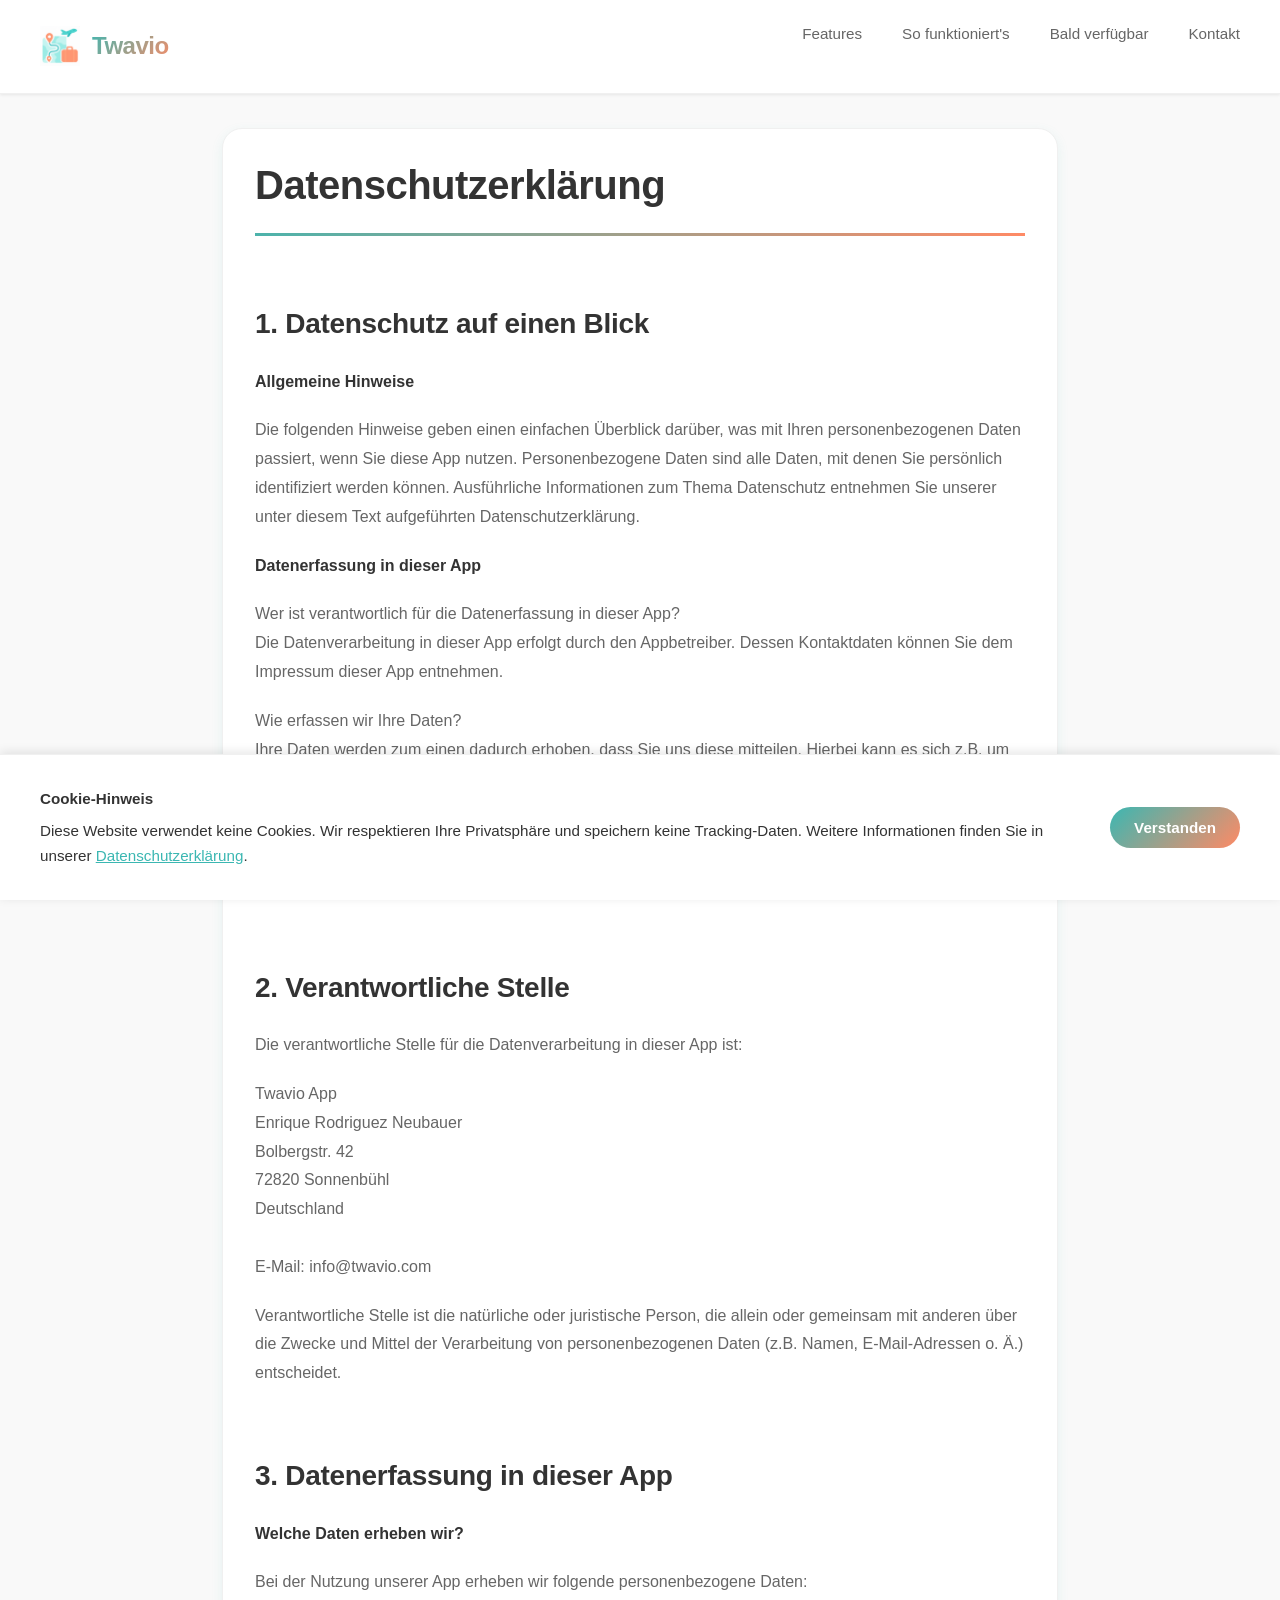
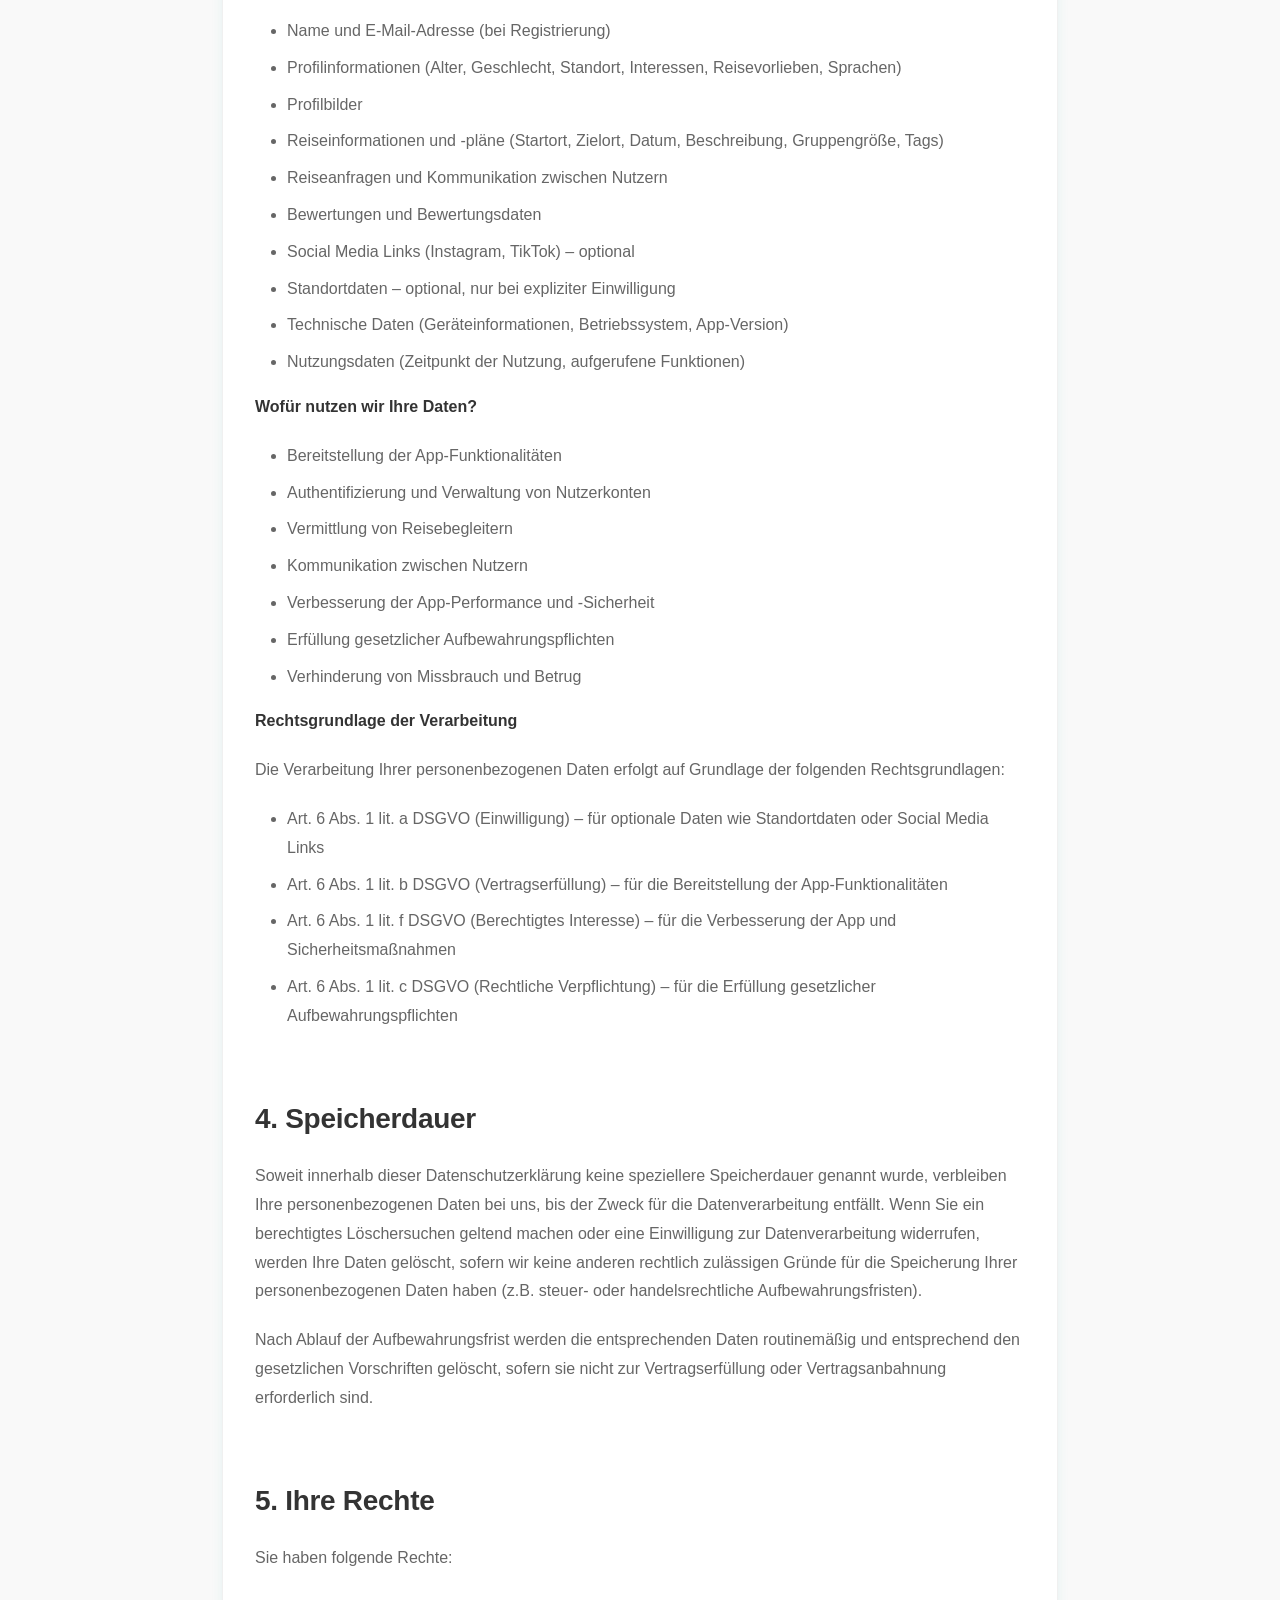
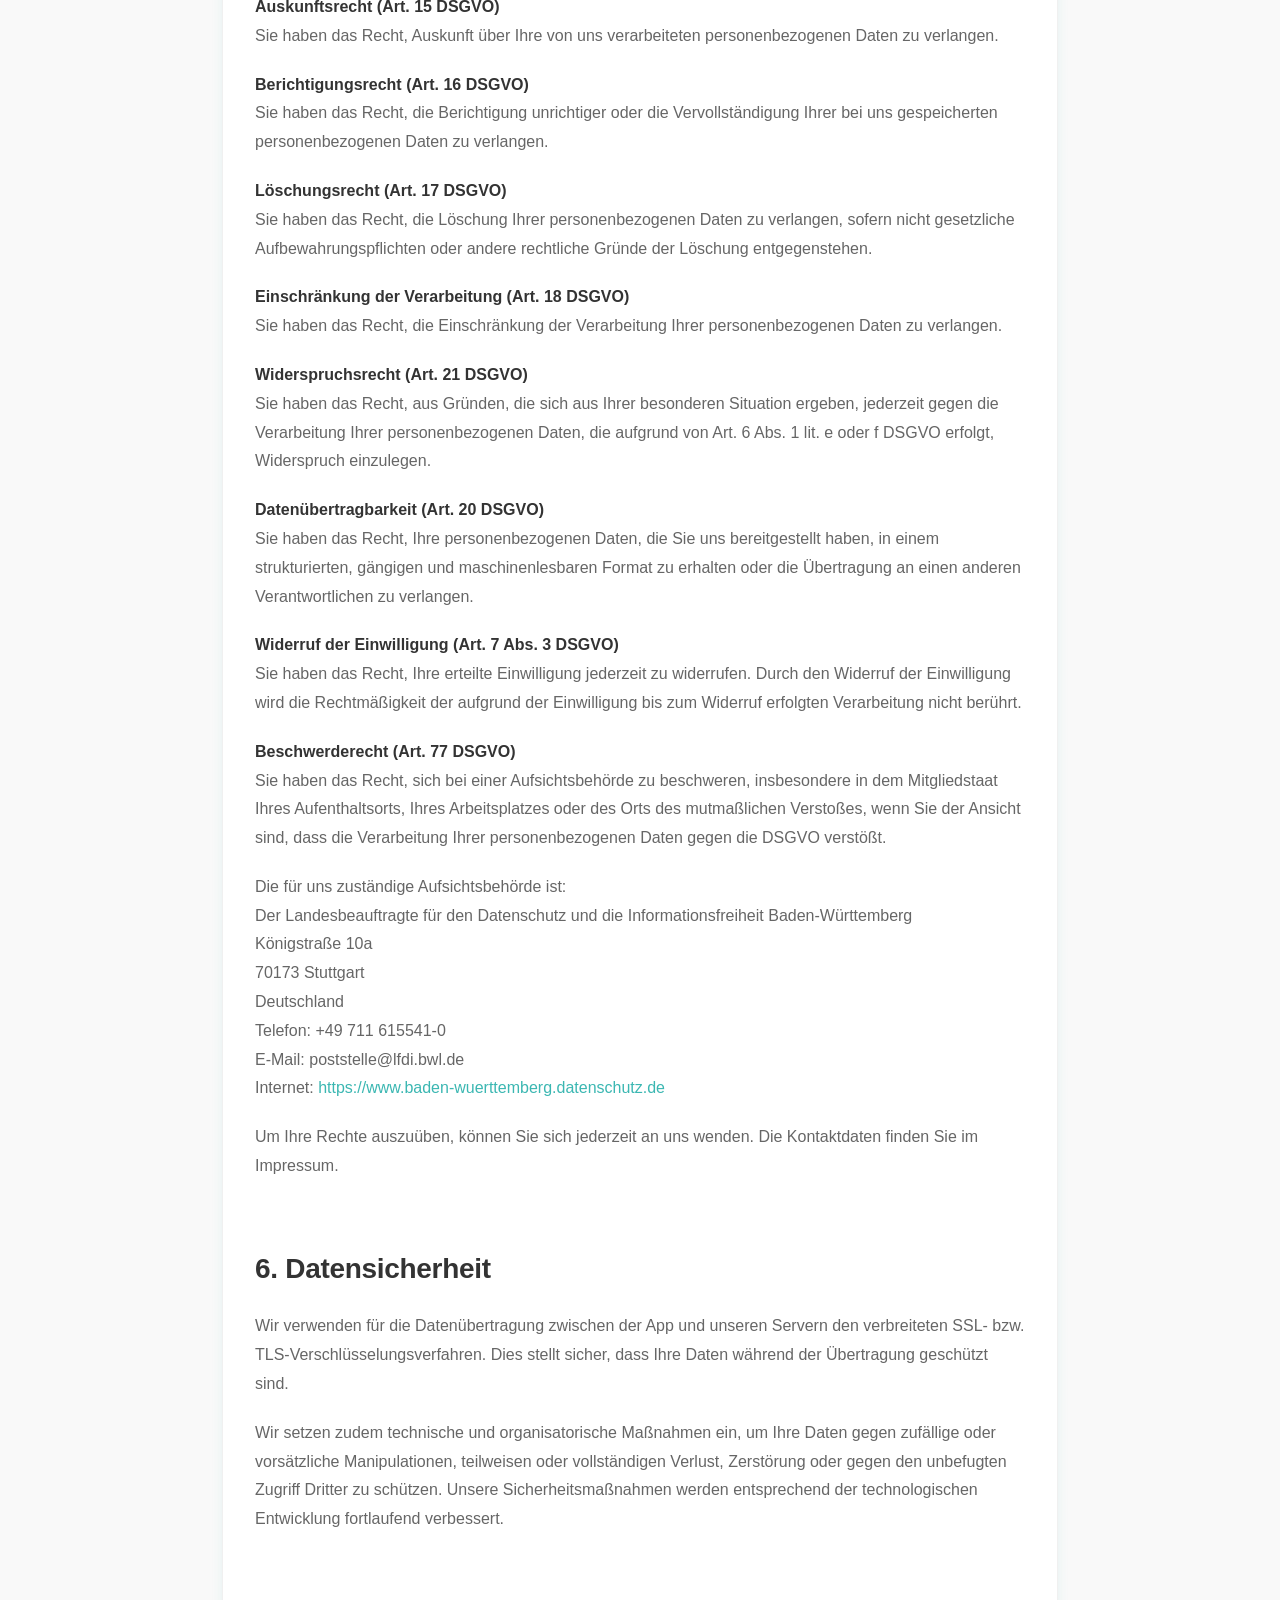
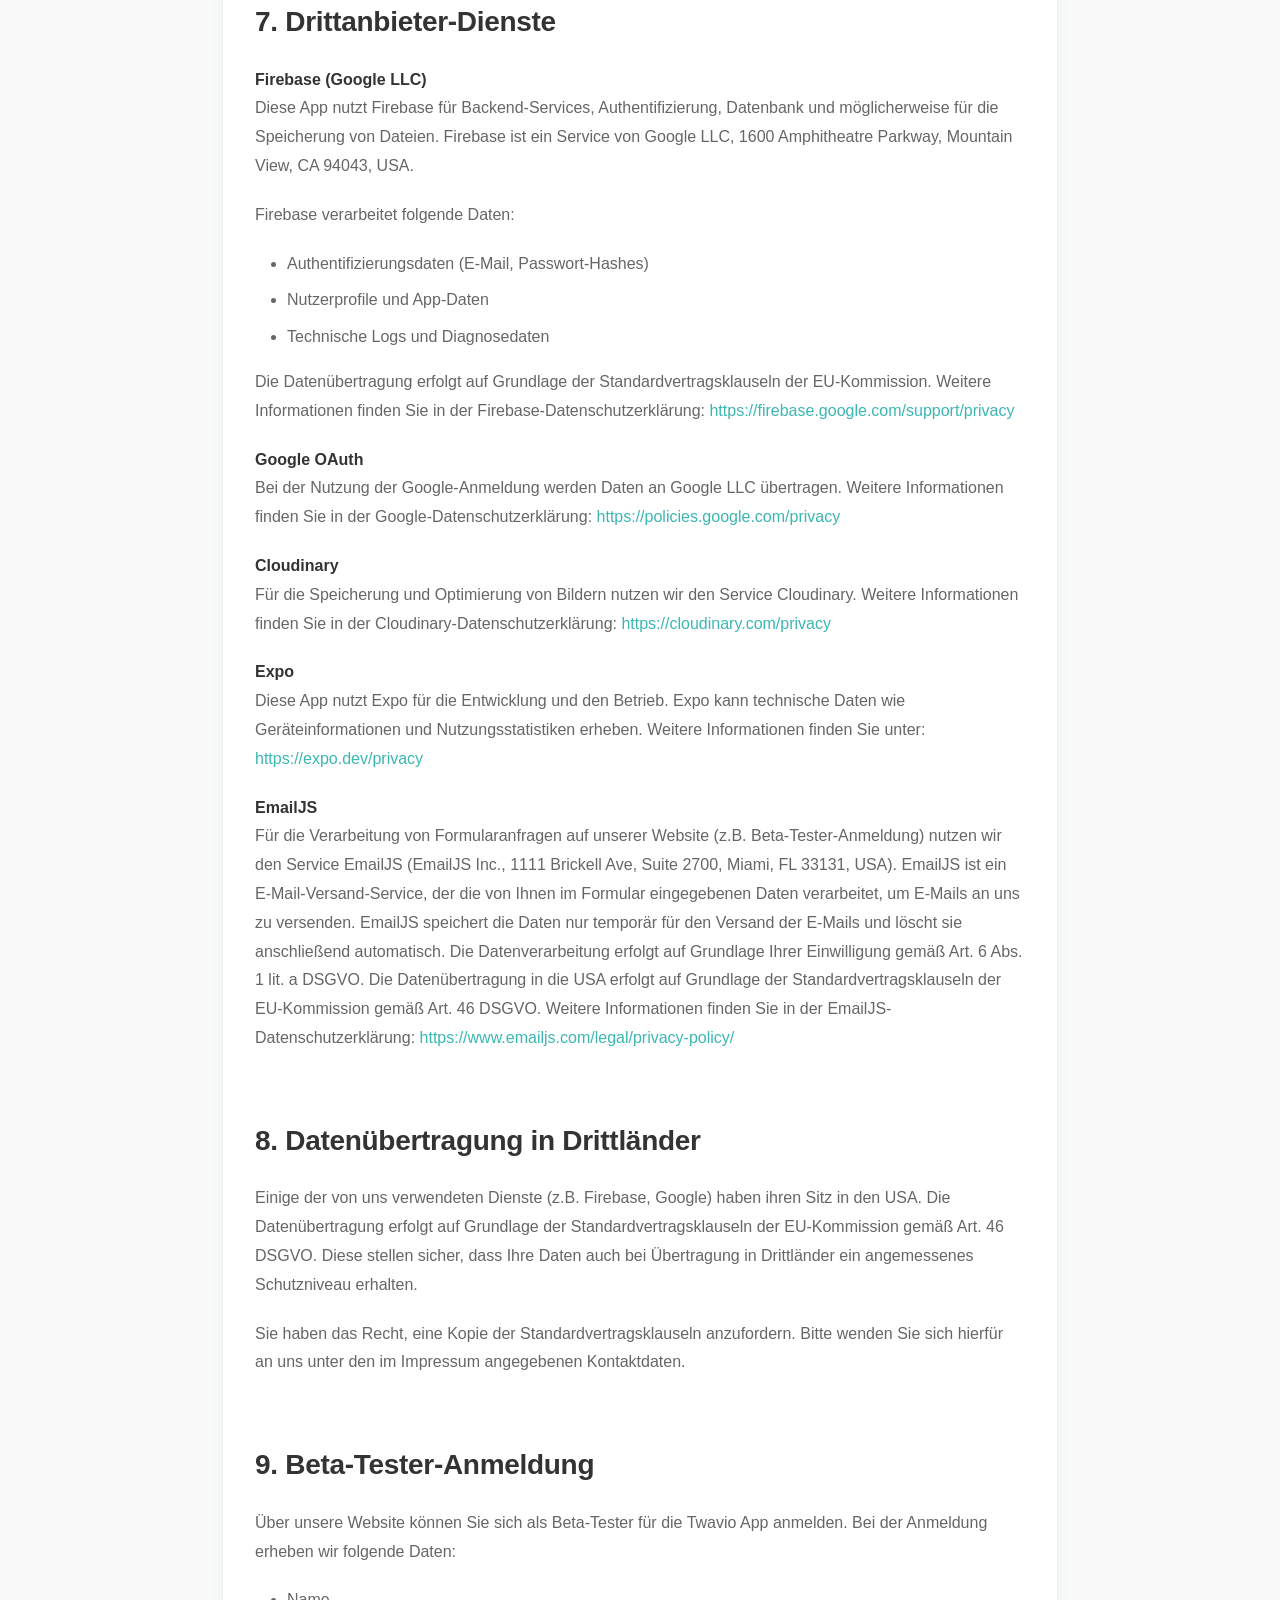
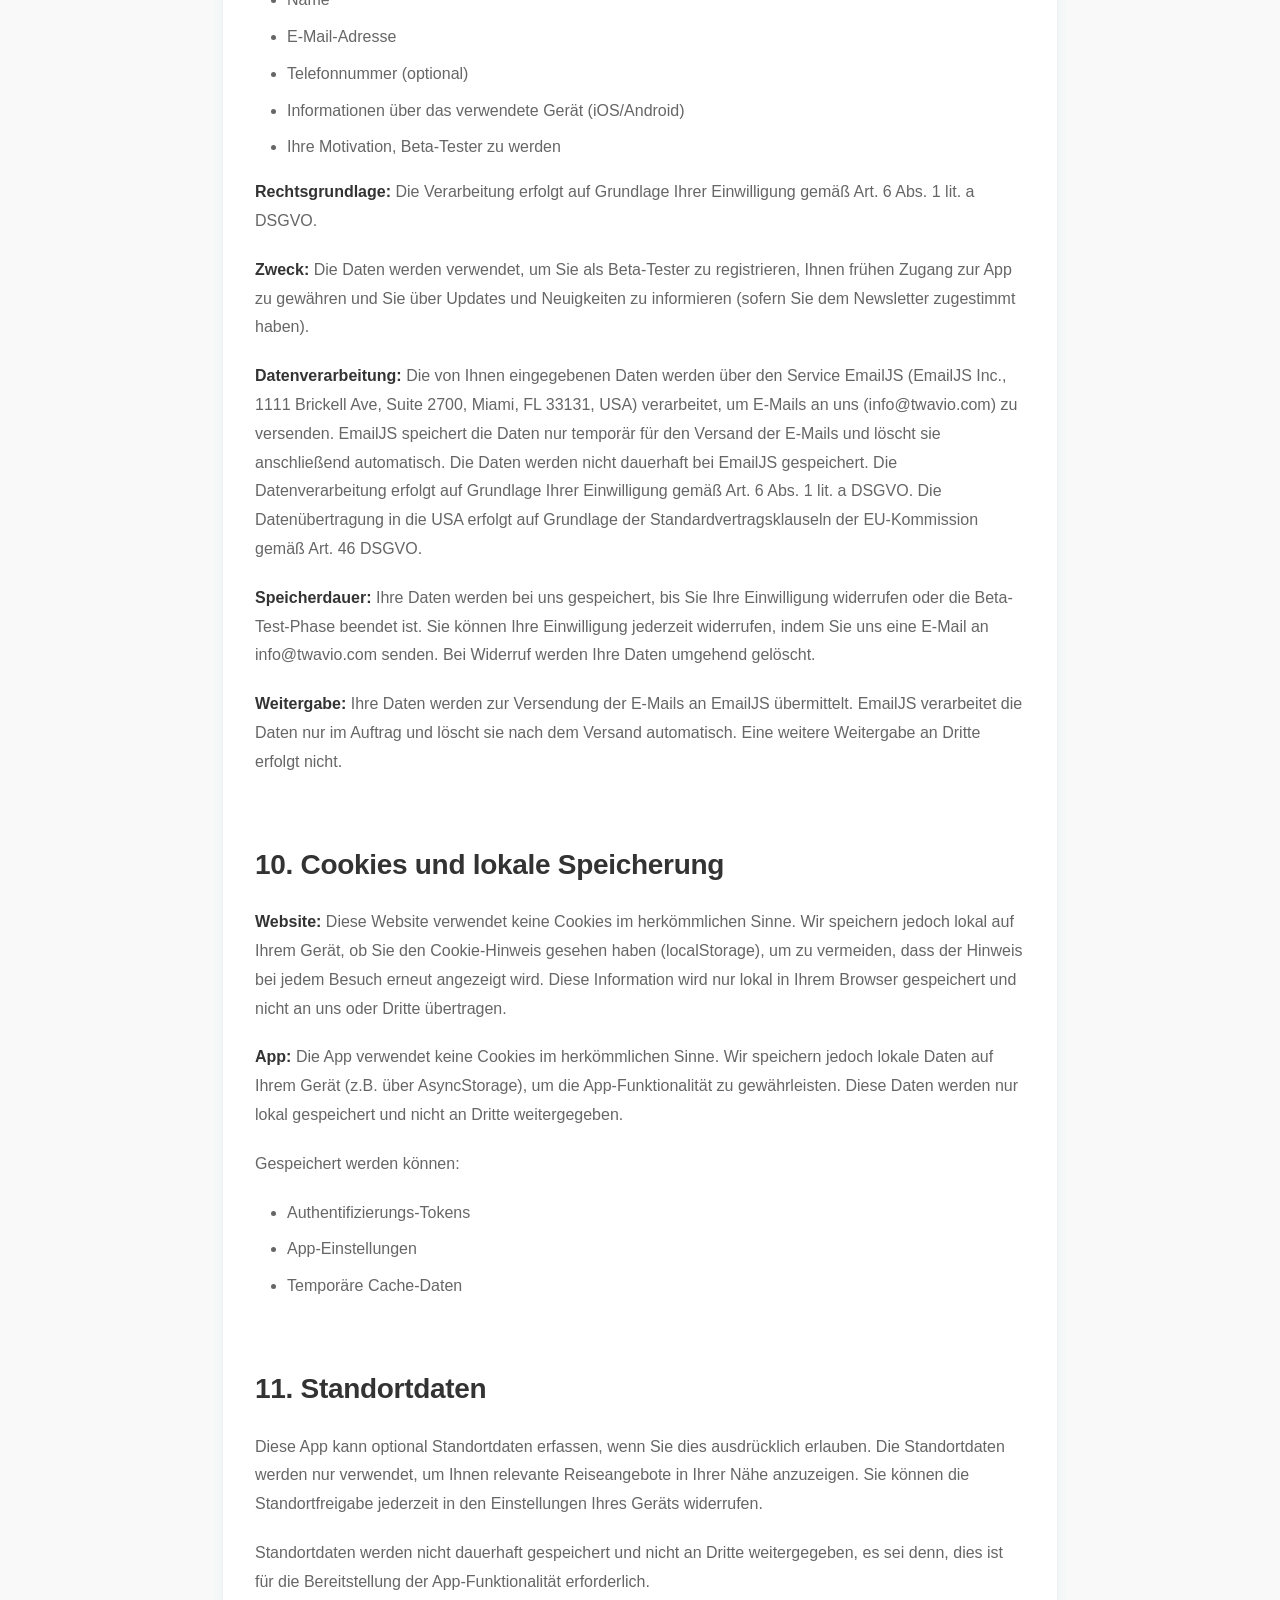
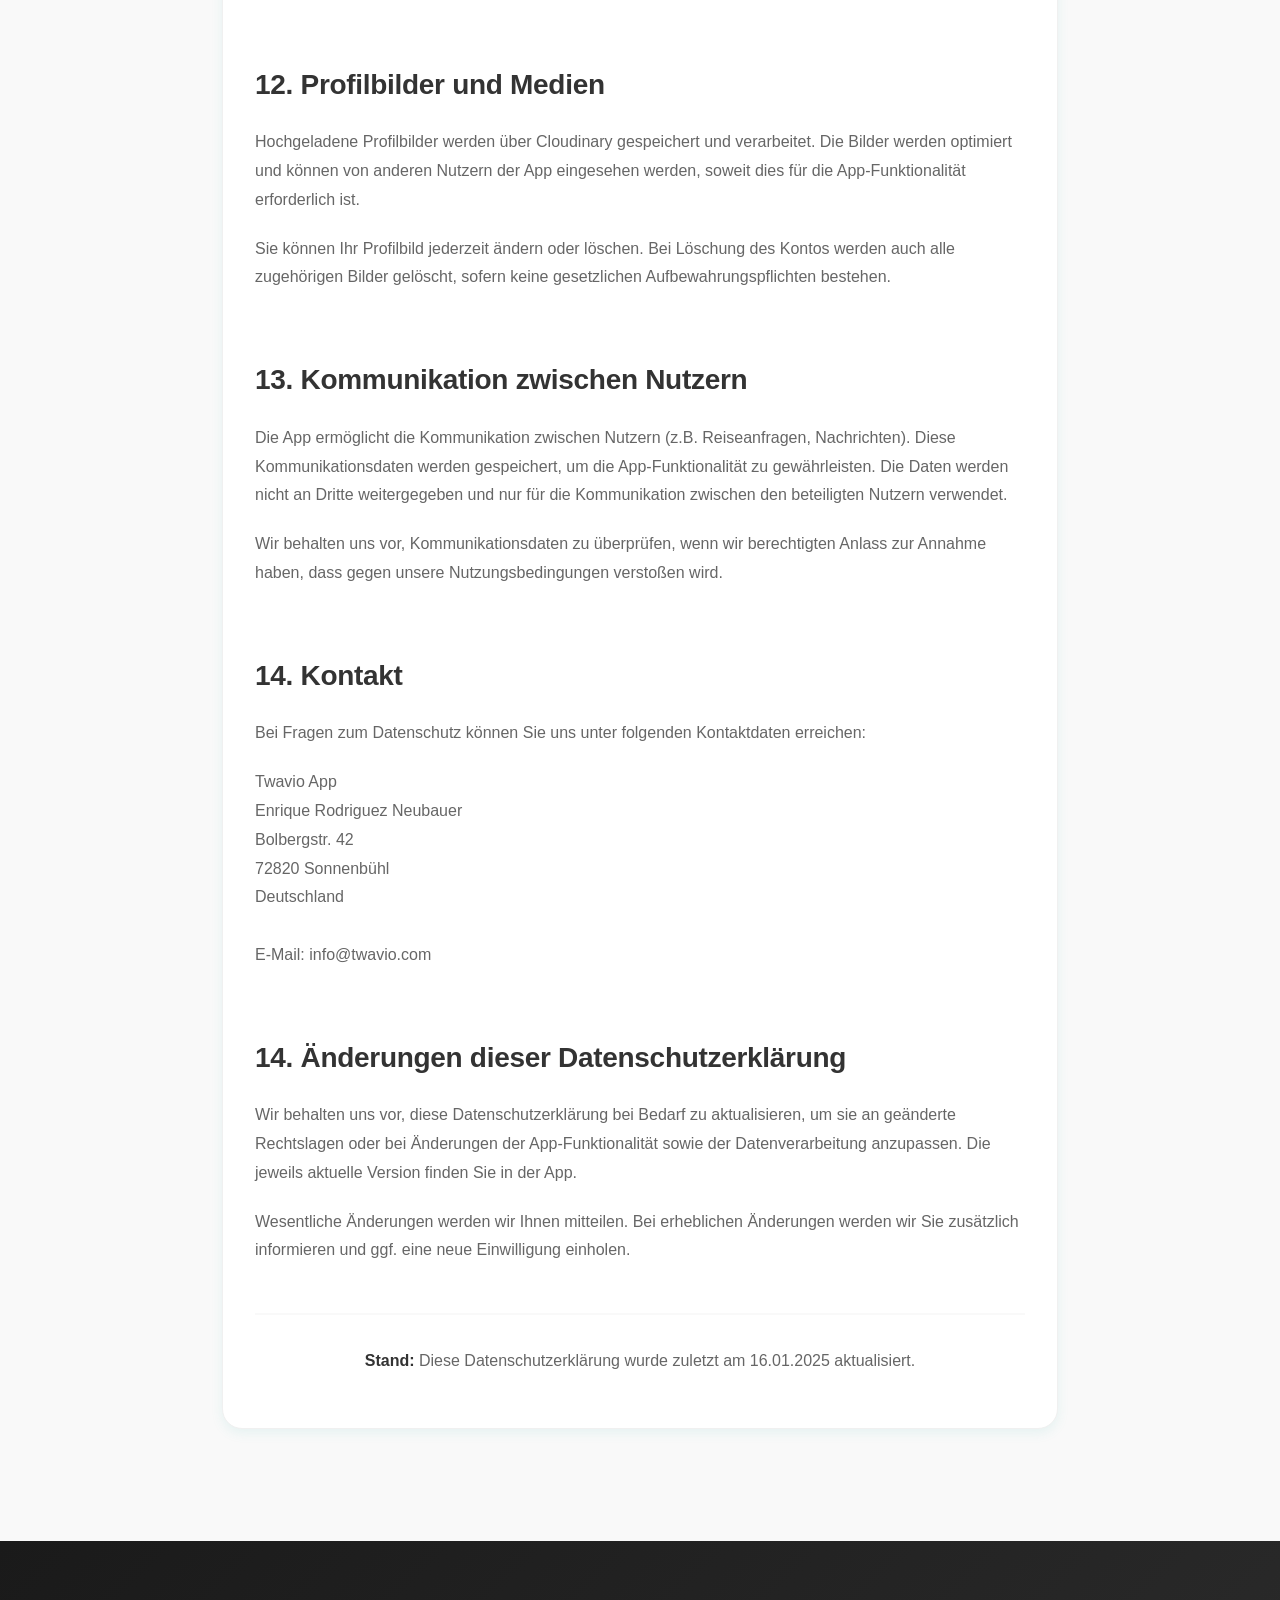
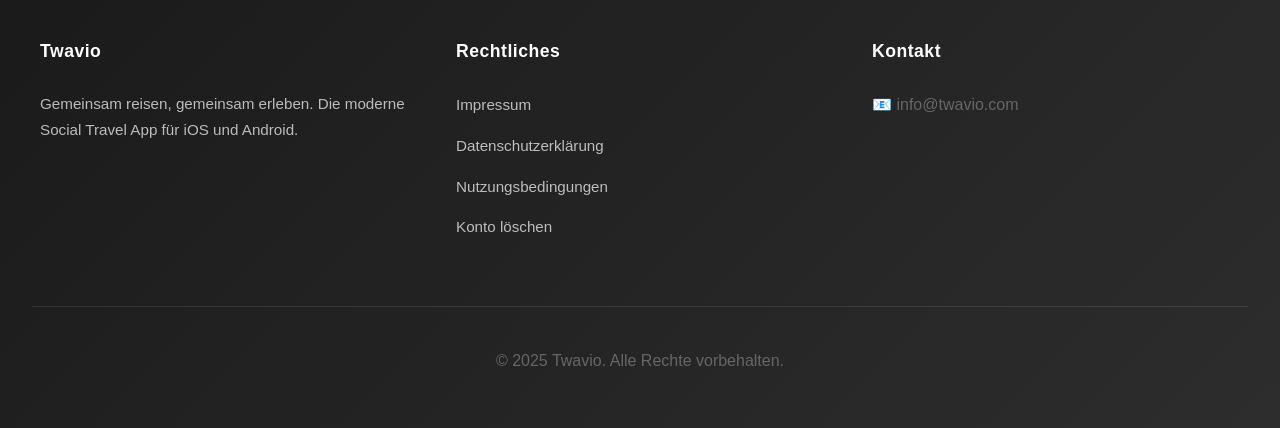
==== commit 05883521: "DatenschutzerklÃ¤rung auf EmailJS angepasst und DSGVO-konform aktualisiert" ====
--- a/datenschutz.html
+++ b/datenschutz.html
@@ -545,7 +545,7 @@
             Diese App nutzt Expo für die Entwicklung und den Betrieb. Expo kann technische Daten wie Geräteinformationen und Nutzungsstatistiken erheben. Weitere Informationen finden Sie unter: <a href="https://expo.dev/privacy" target="_blank" rel="noopener">https://expo.dev/privacy</a></p>
             
             <p><strong>EmailJS</strong><br>
-            Für die Verarbeitung von Formularanfragen auf unserer Website (z.B. Beta-Tester-Anmeldung) nutzen wir den Service EmailJS. EmailJS ist ein E-Mail-Versand-Service, der die von Ihnen im Formular eingegebenen Daten verarbeitet, um E-Mails an uns und an Sie zu versenden. EmailJS speichert die Daten nur temporär für den Versand der E-Mails und löscht sie anschließend. Die Datenverarbeitung erfolgt auf Grundlage Ihrer Einwilligung gemäß Art. 6 Abs. 1 lit. a DSGVO. Weitere Informationen finden Sie in der EmailJS-Datenschutzerklärung: <a href="https://www.emailjs.com/legal/privacy-policy/" target="_blank" rel="noopener">https://www.emailjs.com/legal/privacy-policy/</a></p>
+            Für die Verarbeitung von Formularanfragen auf unserer Website (z.B. Beta-Tester-Anmeldung) nutzen wir den Service EmailJS (EmailJS Inc., 1111 Brickell Ave, Suite 2700, Miami, FL 33131, USA). EmailJS ist ein E-Mail-Versand-Service, der die von Ihnen im Formular eingegebenen Daten verarbeitet, um E-Mails an uns zu versenden. EmailJS speichert die Daten nur temporär für den Versand der E-Mails und löscht sie anschließend automatisch. Die Datenverarbeitung erfolgt auf Grundlage Ihrer Einwilligung gemäß Art. 6 Abs. 1 lit. a DSGVO. Die Datenübertragung in die USA erfolgt auf Grundlage der Standardvertragsklauseln der EU-Kommission gemäß Art. 46 DSGVO. Weitere Informationen finden Sie in der EmailJS-Datenschutzerklärung: <a href="https://www.emailjs.com/legal/privacy-policy/" target="_blank" rel="noopener">https://www.emailjs.com/legal/privacy-policy/</a></p>
             
             <h2>8. Datenübertragung in Drittländer</h2>
             <p>Einige der von uns verwendeten Dienste (z.B. Firebase, Google) haben ihren Sitz in den USA. Die Datenübertragung erfolgt auf Grundlage der Standardvertragsklauseln der EU-Kommission gemäß Art. 46 DSGVO. Diese stellen sicher, dass Ihre Daten auch bei Übertragung in Drittländer ein angemessenes Schutzniveau erhalten.</p>
@@ -562,9 +562,9 @@
             </ul>
             <p><strong>Rechtsgrundlage:</strong> Die Verarbeitung erfolgt auf Grundlage Ihrer Einwilligung gemäß Art. 6 Abs. 1 lit. a DSGVO.</p>
             <p><strong>Zweck:</strong> Die Daten werden verwendet, um Sie als Beta-Tester zu registrieren, Ihnen frühen Zugang zur App zu gewähren und Sie über Updates und Neuigkeiten zu informieren (sofern Sie dem Newsletter zugestimmt haben).</p>
-            <p><strong>Datenverarbeitung:</strong> Die von Ihnen eingegebenen Daten werden über den Service EmailJS verarbeitet, um E-Mails an uns (info@twavio.com) und an Sie (Bestätigungs-E-Mail) zu versenden. EmailJS speichert die Daten nur temporär für den Versand der E-Mails und löscht sie anschließend automatisch. Die Daten werden nicht dauerhaft bei EmailJS gespeichert. Die Datenverarbeitung erfolgt auf Grundlage Ihrer Einwilligung gemäß Art. 6 Abs. 1 lit. a DSGVO.</p>
+            <p><strong>Datenverarbeitung:</strong> Die von Ihnen eingegebenen Daten werden über den Service EmailJS (EmailJS Inc., 1111 Brickell Ave, Suite 2700, Miami, FL 33131, USA) verarbeitet, um E-Mails an uns (info@twavio.com) zu versenden. EmailJS speichert die Daten nur temporär für den Versand der E-Mails und löscht sie anschließend automatisch. Die Daten werden nicht dauerhaft bei EmailJS gespeichert. Die Datenverarbeitung erfolgt auf Grundlage Ihrer Einwilligung gemäß Art. 6 Abs. 1 lit. a DSGVO. Die Datenübertragung in die USA erfolgt auf Grundlage der Standardvertragsklauseln der EU-Kommission gemäß Art. 46 DSGVO.</p>
             <p><strong>Speicherdauer:</strong> Ihre Daten werden bei uns gespeichert, bis Sie Ihre Einwilligung widerrufen oder die Beta-Test-Phase beendet ist. Sie können Ihre Einwilligung jederzeit widerrufen, indem Sie uns eine E-Mail an info@twavio.com senden. Bei Widerruf werden Ihre Daten umgehend gelöscht.</p>
-            <p><strong>Weitergabe:</strong> Ihre Daten werden zur Versendung der E-Mails an Web3Forms übermittelt. Web3Forms verarbeitet die Daten nur im Auftrag und löscht sie nach dem Versand. Eine weitere Weitergabe an Dritte erfolgt nicht.</p>
+            <p><strong>Weitergabe:</strong> Ihre Daten werden zur Versendung der E-Mails an EmailJS übermittelt. EmailJS verarbeitet die Daten nur im Auftrag und löscht sie nach dem Versand automatisch. Eine weitere Weitergabe an Dritte erfolgt nicht.</p>
             
             <h2>10. Cookies und lokale Speicherung</h2>
             <p><strong>Website:</strong> Diese Website verwendet keine Cookies im herkömmlichen Sinne. Wir speichern jedoch lokal auf Ihrem Gerät, ob Sie den Cookie-Hinweis gesehen haben (localStorage), um zu vermeiden, dass der Hinweis bei jedem Besuch erneut angezeigt wird. Diese Information wird nur lokal in Ihrem Browser gespeichert und nicht an uns oder Dritte übertragen.</p>
@@ -604,7 +604,7 @@
             <p>Wesentliche Änderungen werden wir Ihnen mitteilen. Bei erheblichen Änderungen werden wir Sie zusätzlich informieren und ggf. eine neue Einwilligung einholen.</p>
             
             <div class="footer">
-                <p><strong>Stand:</strong> Diese Datenschutzerklärung wurde zuletzt am 15.01.2025 aktualisiert.</p>
+                <p><strong>Stand:</strong> Diese Datenschutzerklärung wurde zuletzt am 16.01.2025 aktualisiert.</p>
             </div>
         </div>
     </div>
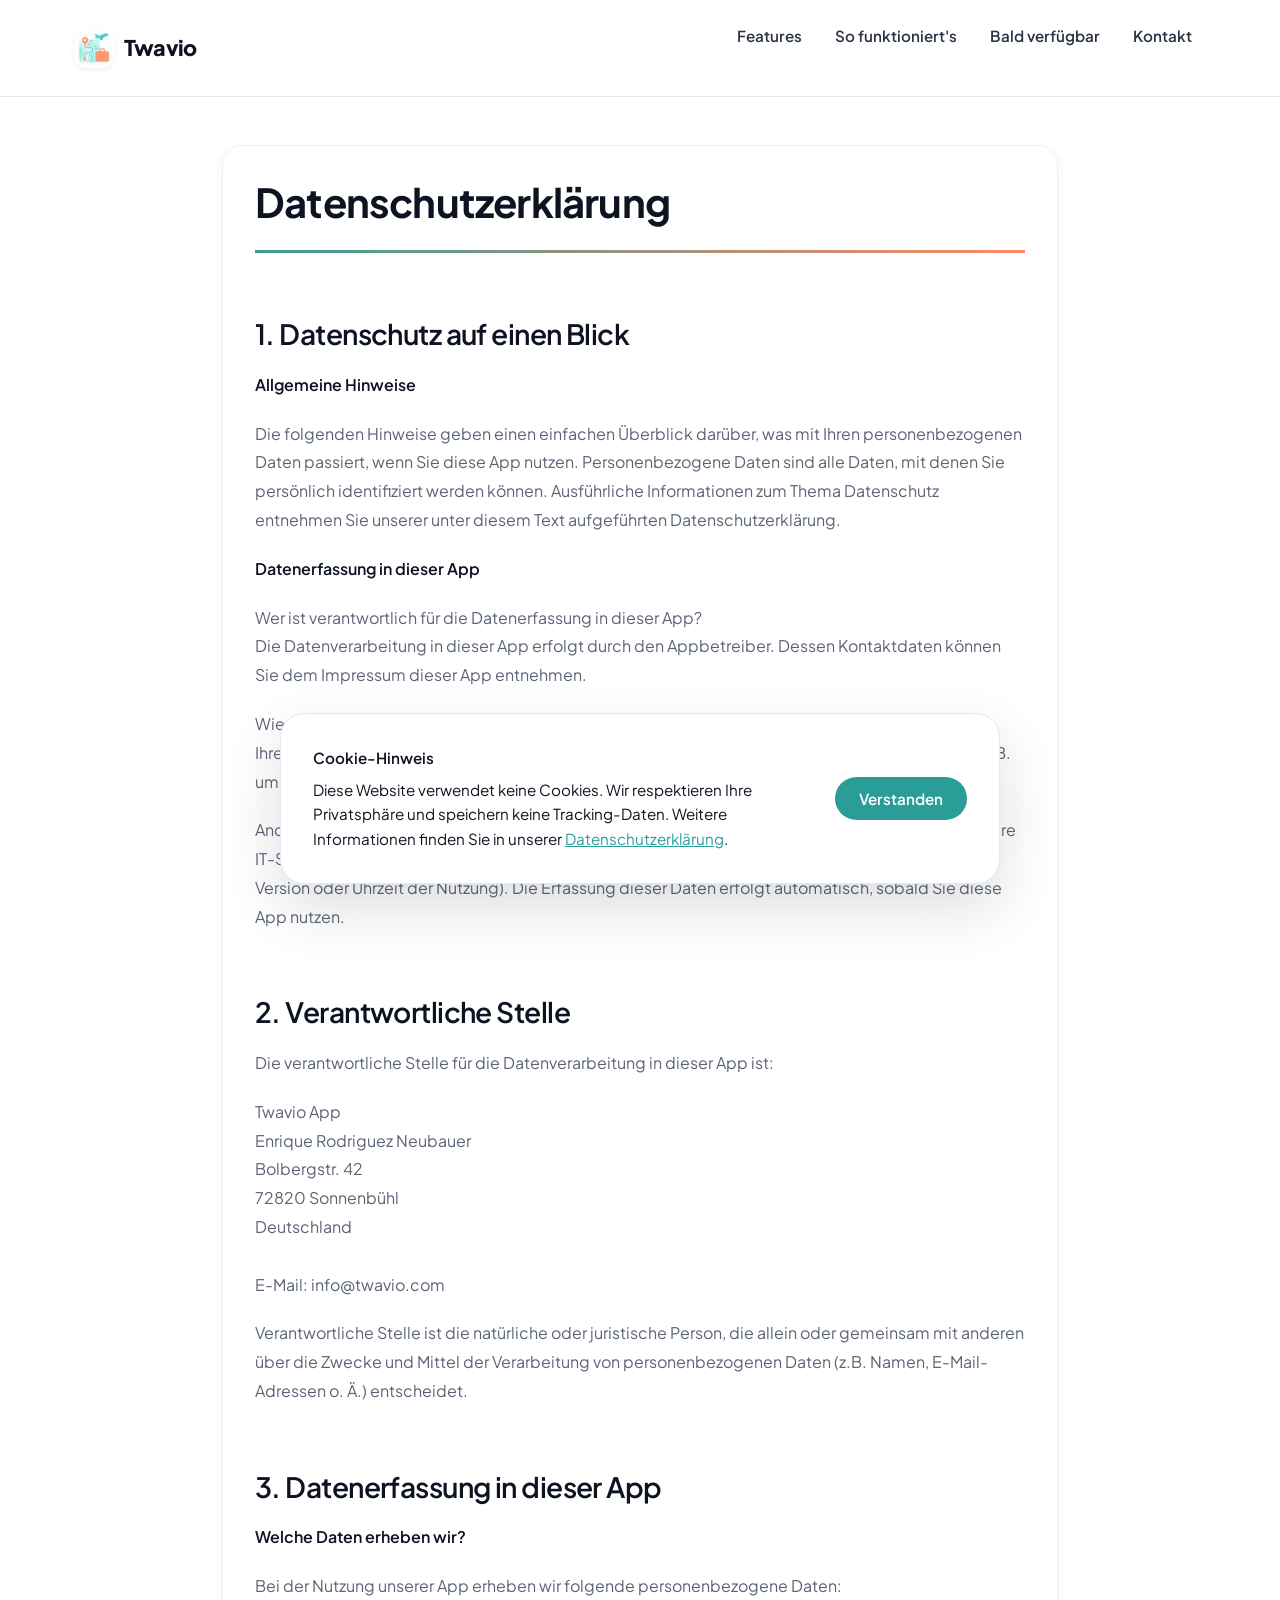
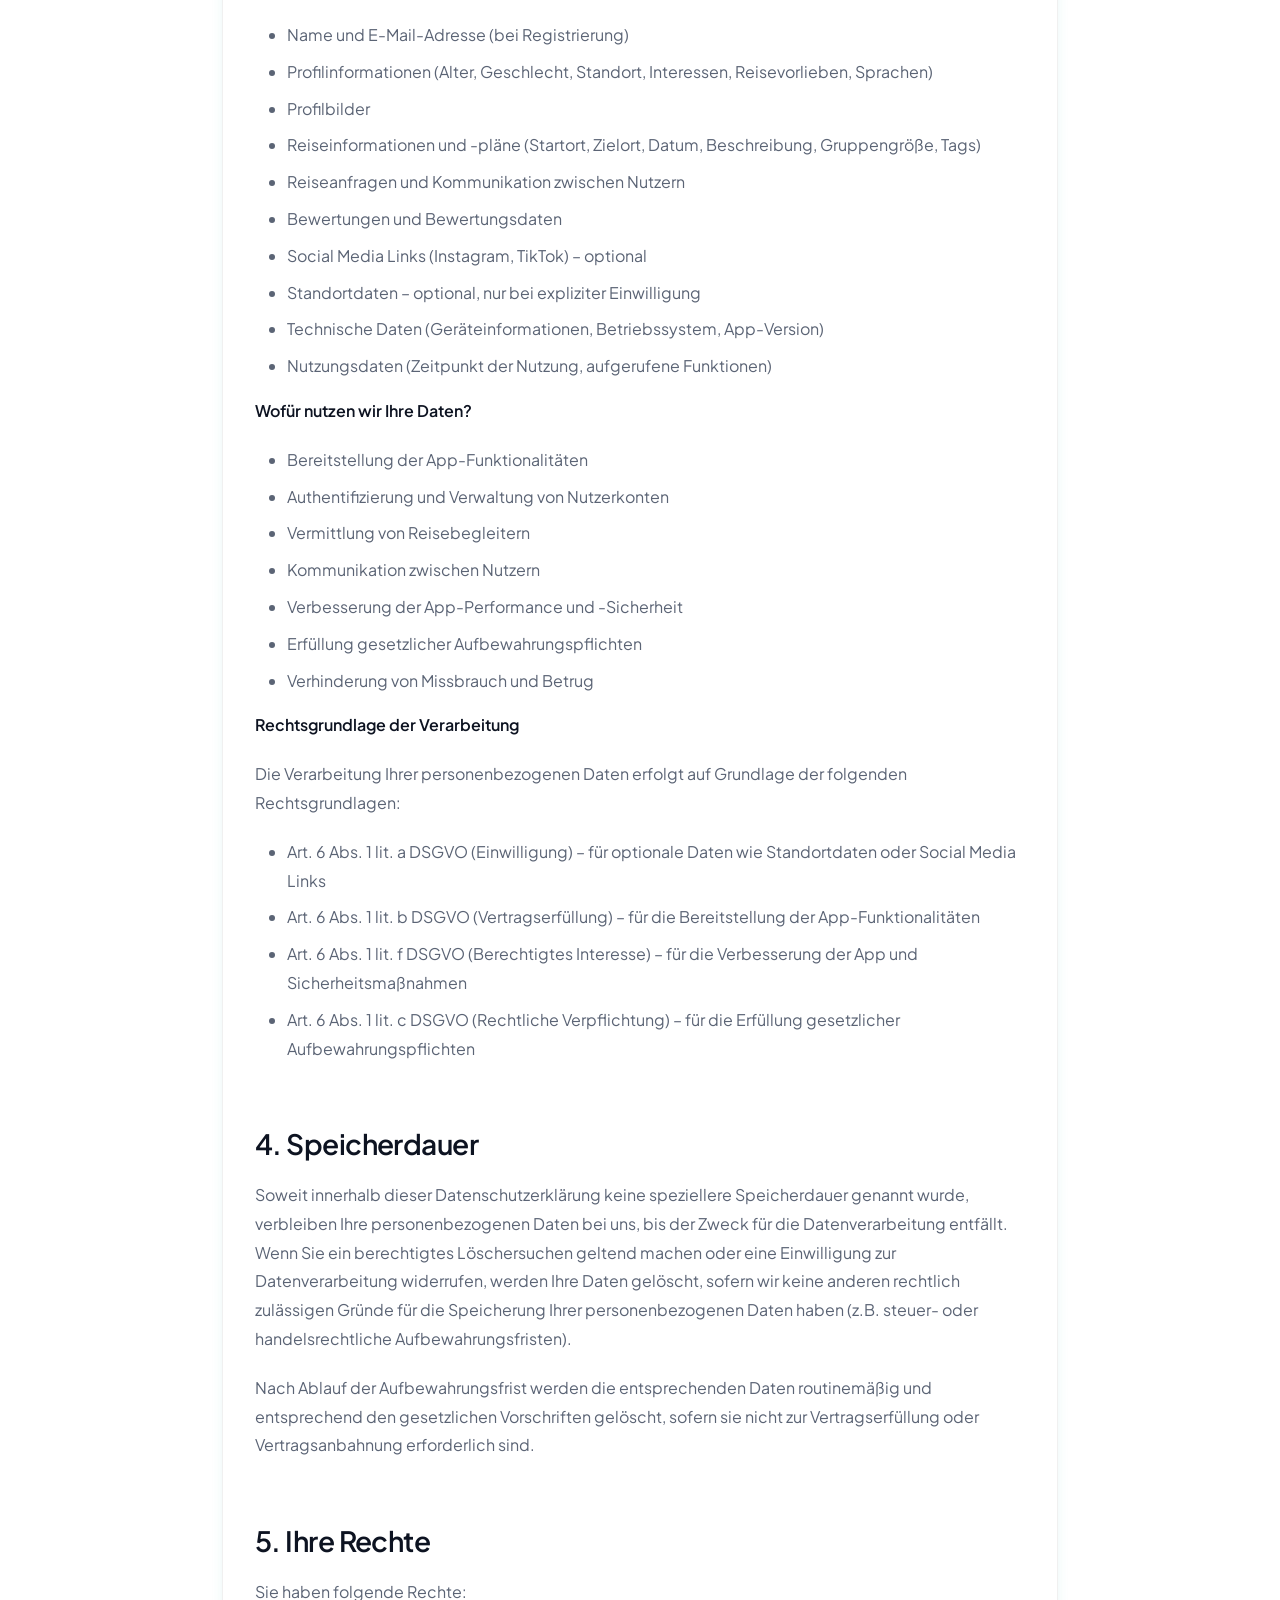
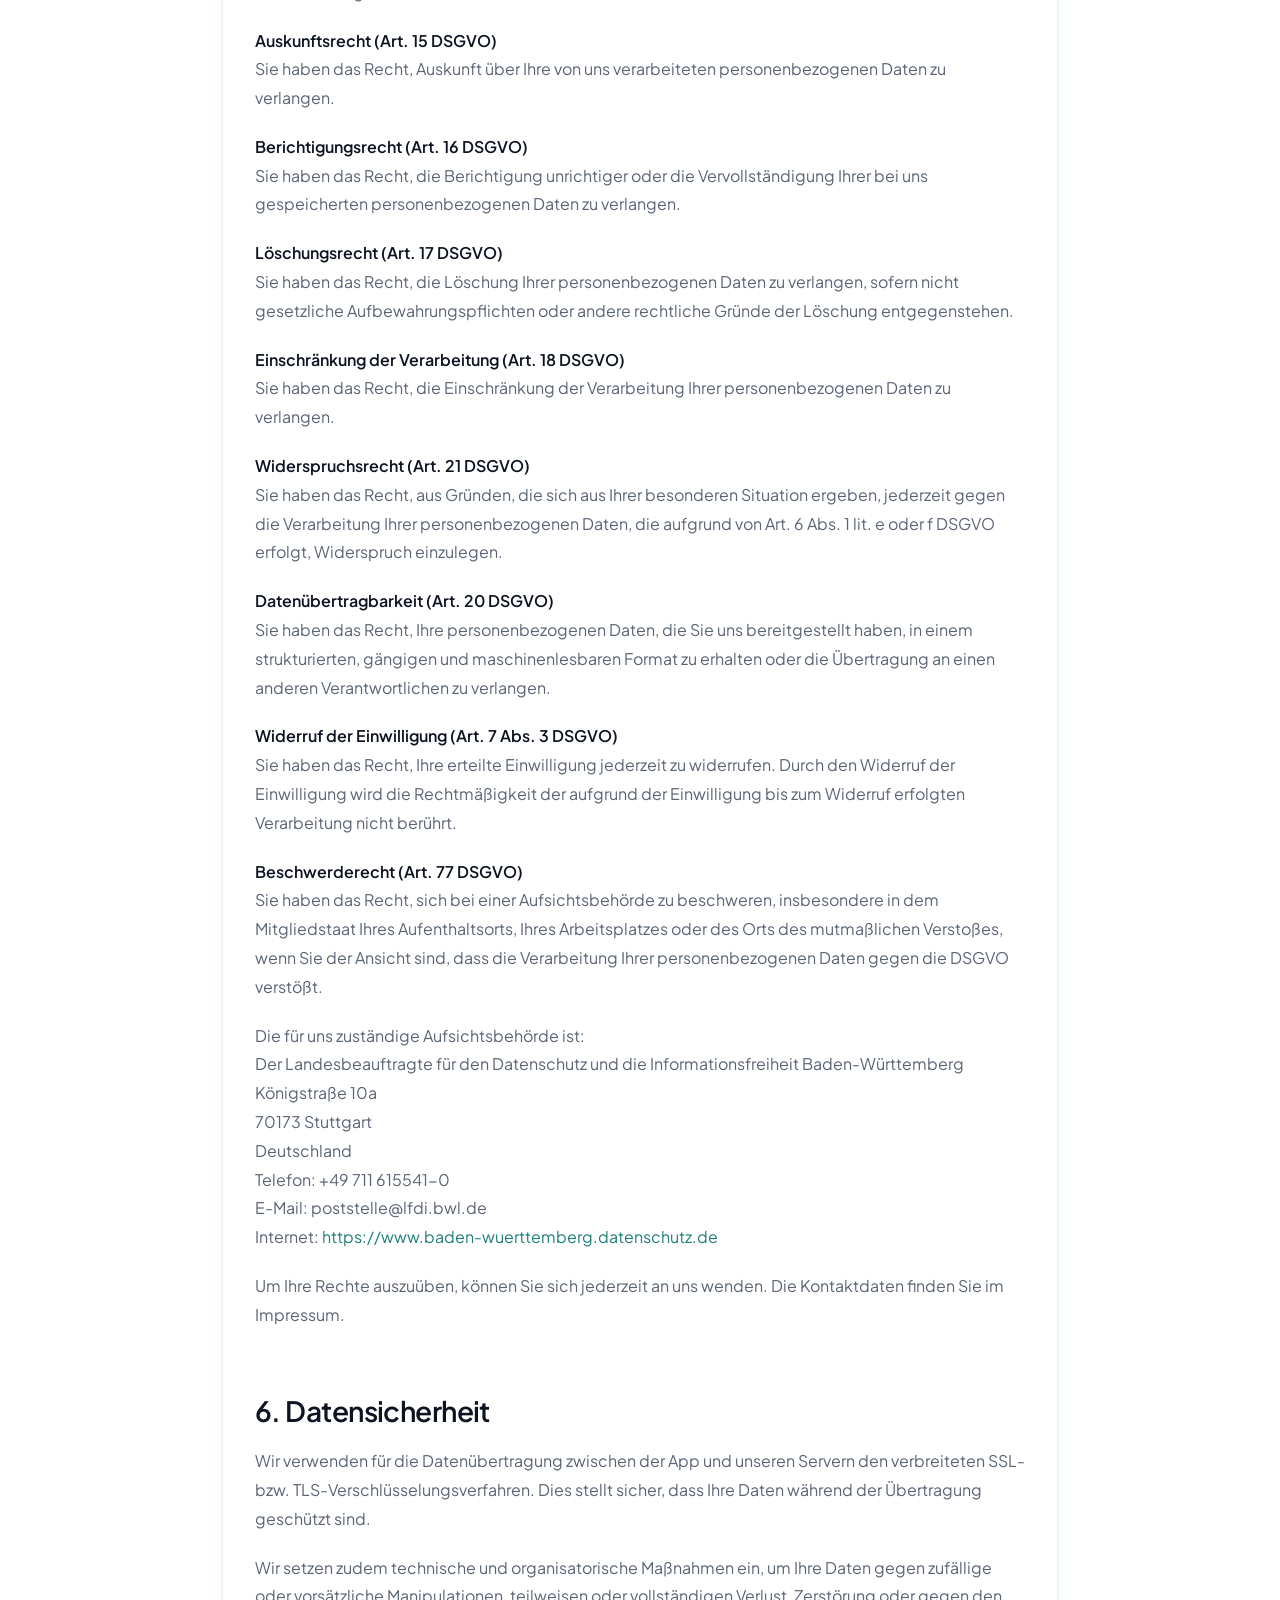
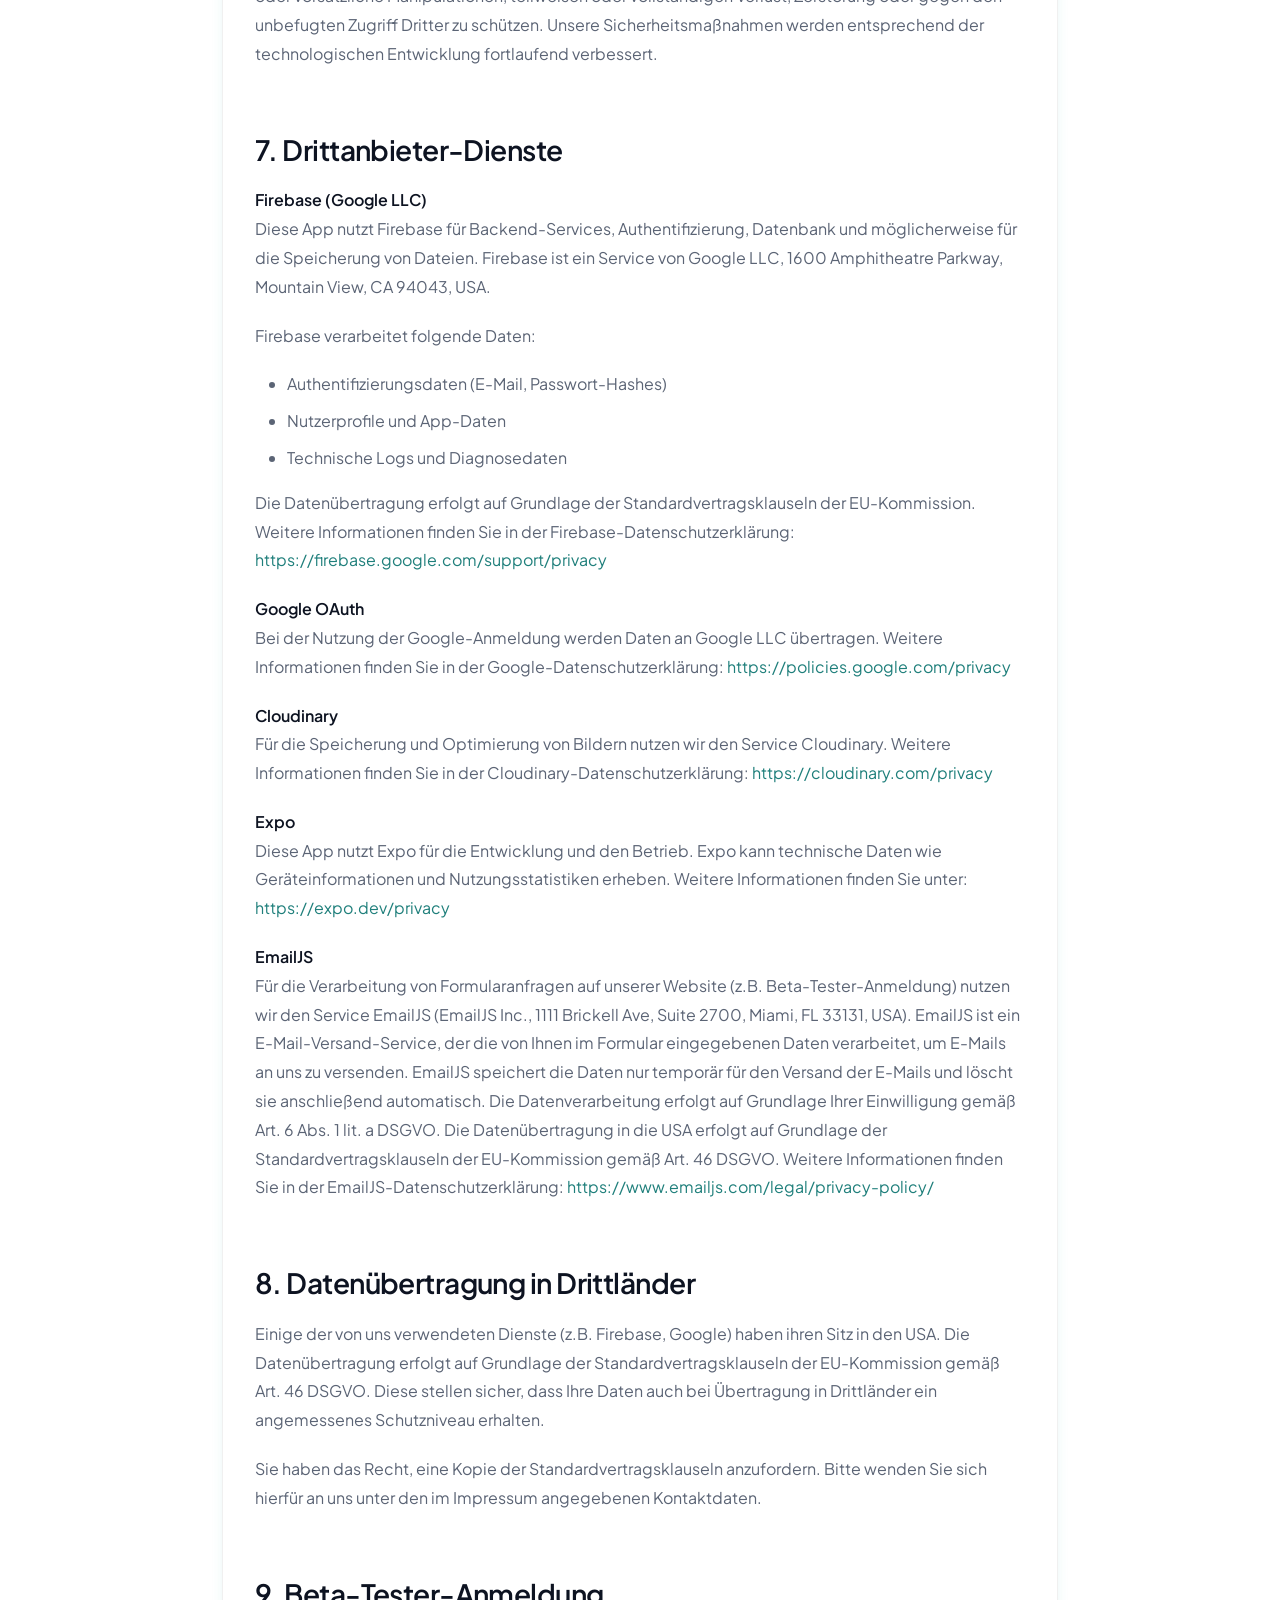
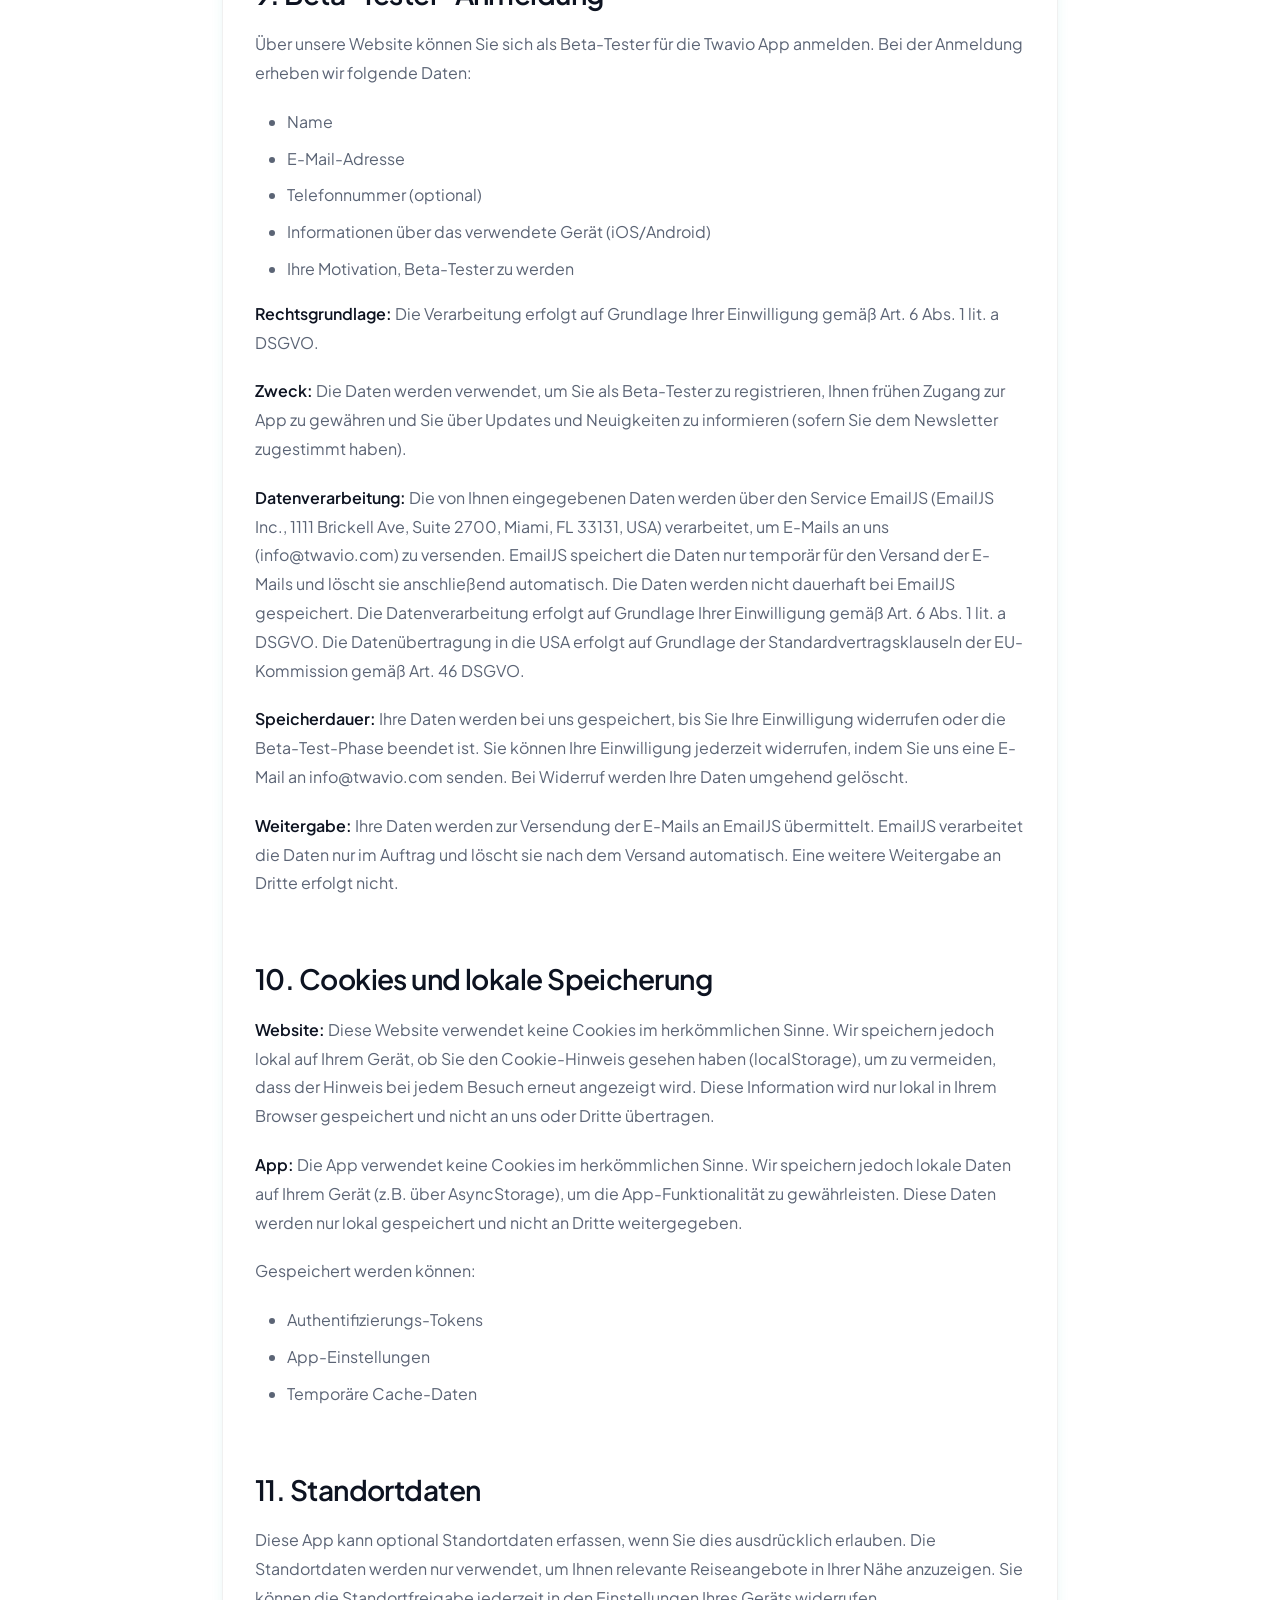
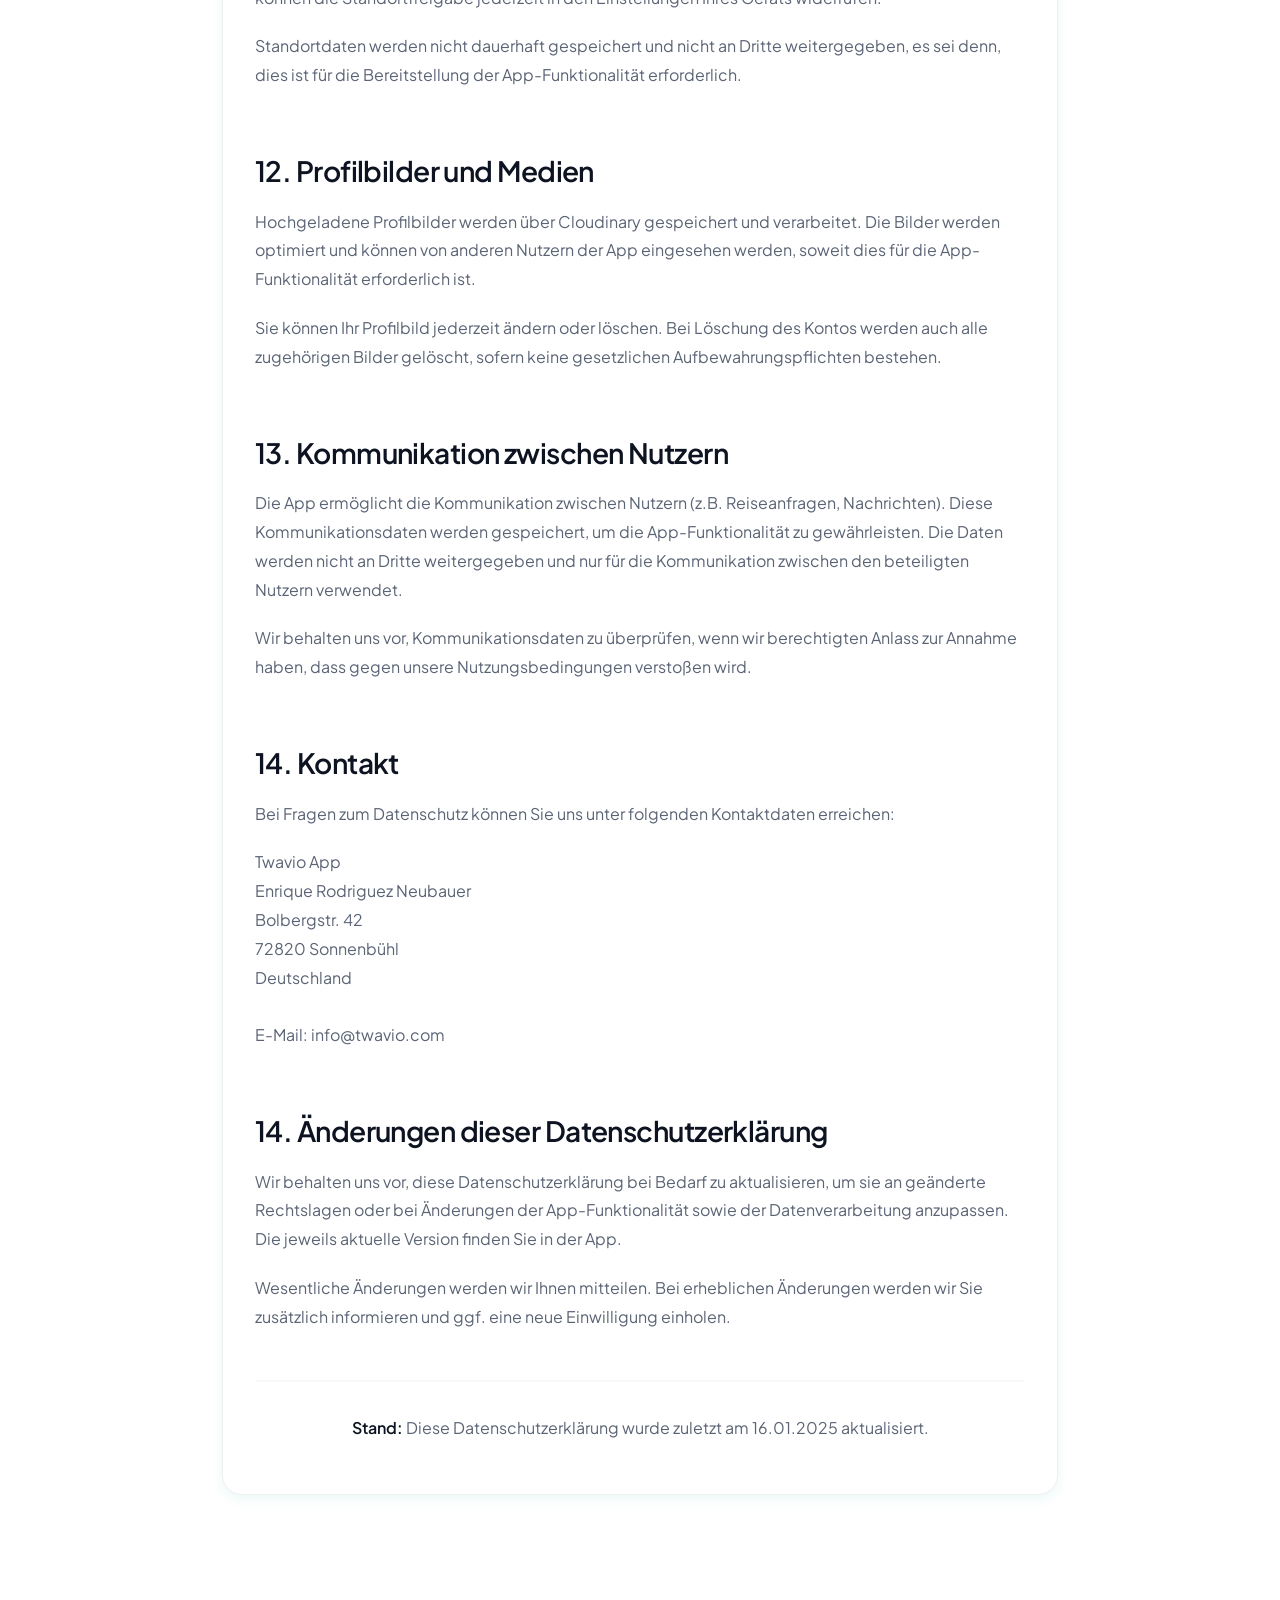
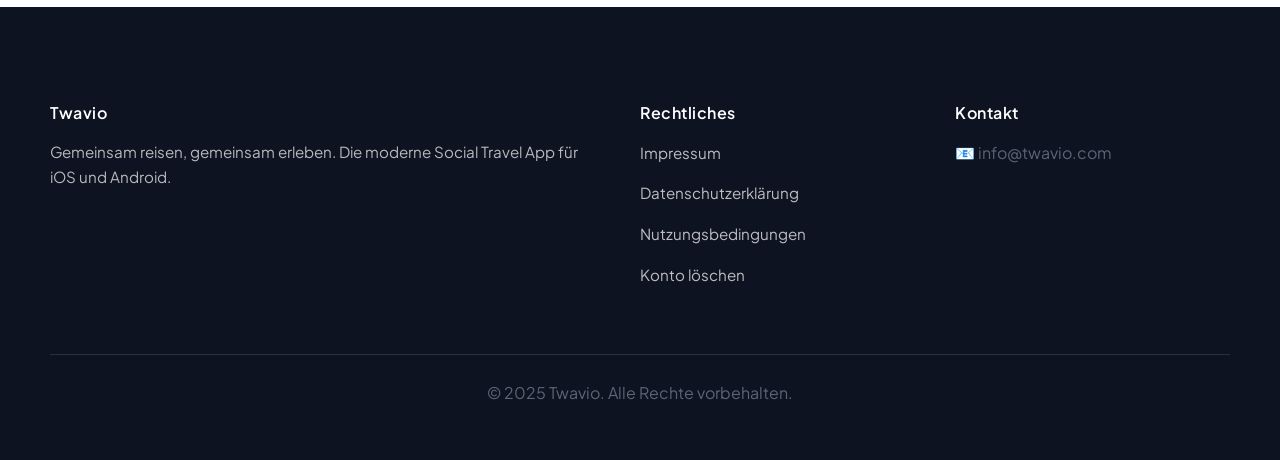
==== commit d4ba04f9: "Website-Redesign im Stil der Twavio-App - Gemeinsames Stylesheet twavio.css für alle Seiten (Farben," ====
--- a/datenschutz.html
+++ b/datenschutz.html
@@ -396,6 +396,7 @@
             }
         }
     </style>
+    <link rel="stylesheet" href="twavio.css">
 </head>
 <body>
     <!-- Navigation -->
--- a/twavio.css
+++ b/twavio.css
@@ -0,0 +1,325 @@
+/* Twavio – gemeinsames Stylesheet für alle Seiten.
+   Farben und Schrift entsprechen dem Designsystem der App (src/theme/tokens.js).
+   Wird NACH den seiteneigenen <style>-Blöcken eingebunden und überschreibt diese. */
+
+/* Schrift lokal gehostet (keine Anfragen an Google, DSGVO-freundlich) */
+@font-face { font-family: 'Plus Jakarta Sans'; src: url('fonts/PlusJakartaSans_400Regular.ttf') format('truetype'); font-weight: 400; font-display: swap; }
+@font-face { font-family: 'Plus Jakarta Sans'; src: url('fonts/PlusJakartaSans_600SemiBold.ttf') format('truetype'); font-weight: 500 600; font-display: swap; }
+@font-face { font-family: 'Plus Jakarta Sans'; src: url('fonts/PlusJakartaSans_700Bold.ttf') format('truetype'); font-weight: 700; font-display: swap; }
+@font-face { font-family: 'Plus Jakarta Sans'; src: url('fonts/PlusJakartaSans_800ExtraBold.ttf') format('truetype'); font-weight: 800; font-display: swap; }
+
+:root {
+  /* Marke */
+  --teal-50: #EAF8F7;
+  --teal-100: #CDEFEE;
+  --teal-500: #3BB7B2;
+  --teal-600: #2A9D98;
+  --teal-700: #1F7F7B;
+  --coral-50: #FFF3EE;
+  --coral-500: #FF8A65;
+  --coral-700: #D9542C;
+
+  --ink-900: #0D1321;
+  --ink-700: #2B3445;
+  --ink-500: #5B6475;
+  --ink-400: #8A93A3;
+  --ink-200: #E3E7ED;
+  --ink-100: #F1F3F6;
+  --ink-50: #F8F9FB;
+
+  --gradient-brand: linear-gradient(135deg, var(--teal-500) 0%, var(--coral-500) 100%);
+  --radius-sm: 12px;
+  --radius-md: 16px;
+  --radius-lg: 24px;
+  --radius-pill: 999px;
+  --shadow-sm: 0 2px 6px rgba(13, 19, 33, 0.06);
+  --shadow-md: 0 12px 32px rgba(13, 19, 33, 0.08);
+  --shadow-lg: 0 24px 60px rgba(13, 19, 33, 0.14);
+  --font: 'Plus Jakarta Sans', -apple-system, BlinkMacSystemFont, 'Segoe UI', Roboto, sans-serif;
+
+  /* Alte Variablennamen der Unterseiten → neue Werte */
+  --background: #FFFFFF;
+  --background-secondary: var(--ink-50);
+  --bg-light: var(--ink-50);
+  --bg-white: #FFFFFF;
+  --card: #FFFFFF;
+  --card-hover: var(--teal-50);
+  --primary-color: var(--teal-600);
+  --primary-light: var(--teal-100);
+  --primary-dark: var(--teal-700);
+  --secondary-color: var(--coral-500);
+  --secondary-light: #FFB299;
+  --secondary-dark: var(--coral-700);
+  --accent: var(--teal-600);
+  --text-dark: var(--ink-900);
+  --text-gray: var(--ink-500);
+  --text-light: var(--ink-400);
+  --border: var(--ink-200);
+  --border-dark: #B9C0CC;
+  --gradient-primary: var(--gradient-brand);
+  --radius-button: var(--radius-pill);
+  --radius-card: var(--radius-lg);
+  --radius-input: var(--radius-sm);
+}
+
+html { scroll-behavior: smooth; }
+
+body {
+  padding-top: 0 !important; /* Navigation ist jetzt sticky statt fixed */
+  font-family: var(--font) !important;
+  color: var(--ink-900);
+  background: #FFFFFF;
+  line-height: 1.6;
+  -webkit-font-smoothing: antialiased;
+}
+
+h1, h2, h3, h4 {
+  font-family: var(--font);
+  color: var(--ink-900);
+  letter-spacing: -0.02em;
+  line-height: 1.2;
+}
+
+a { color: var(--teal-700); }
+
+/* ---------- Navigation ---------- */
+nav {
+  position: sticky !important;
+  top: 0;
+  padding: 0 !important;
+  z-index: 1000;
+  background: rgba(255, 255, 255, 0.85) !important;
+  backdrop-filter: saturate(180%) blur(14px);
+  -webkit-backdrop-filter: saturate(180%) blur(14px);
+  border-bottom: 1px solid var(--ink-200);
+  box-shadow: none !important;
+}
+
+.nav-container {
+  max-width: 1180px;
+  margin: 0 auto;
+  padding: 0.9rem 1.5rem !important;
+  display: flex;
+  align-items: center;
+  justify-content: space-between;
+}
+
+.logo {
+  display: flex;
+  align-items: center;
+  gap: 0.6rem;
+  text-decoration: none;
+  font-weight: 800;
+}
+
+.logo-img {
+  width: 40px !important;
+  height: 40px !important;
+  border-radius: 12px;
+  background: #fff;
+  box-shadow: var(--shadow-sm);
+  padding: 3px;
+  object-fit: contain;
+}
+
+.logo-text {
+  font-size: 1.35rem !important;
+  font-weight: 800 !important;
+  letter-spacing: -0.03em;
+  color: var(--ink-900) !important;
+  background: none !important;
+  -webkit-text-fill-color: var(--ink-900) !important;
+}
+
+.nav-links {
+  display: flex;
+  align-items: center;
+  gap: 0.25rem !important;
+  list-style: none;
+}
+
+.nav-links a {
+  display: inline-block;
+  padding: 0.5rem 0.9rem;
+  border-radius: var(--radius-pill);
+  color: var(--ink-700) !important;
+  font-weight: 600;
+  font-size: 0.95rem;
+  text-decoration: none;
+  transition: background 0.2s, color 0.2s;
+}
+
+.nav-links a:hover { background: var(--ink-100); color: var(--ink-900) !important; }
+.nav-links a::after { display: none !important; }
+
+.nav-links a.nav-cta {
+  background: var(--teal-600);
+  color: #fff !important;
+  margin-left: 0.5rem;
+}
+.nav-links a.nav-cta:hover { background: var(--teal-700); }
+
+.mobile-menu-btn {
+  display: none;
+  width: 44px;
+  height: 44px;
+  border: 1px solid var(--ink-200);
+  border-radius: var(--radius-pill);
+  background: #fff;
+  font-size: 1.2rem;
+  color: var(--ink-900);
+  cursor: pointer;
+}
+
+@media (max-width: 860px) {
+  .mobile-menu-btn { display: inline-flex; align-items: center; justify-content: center; }
+  .nav-links {
+    display: none;
+    position: absolute;
+    top: 100%;
+    left: 0;
+    right: 0;
+    flex-direction: column;
+    align-items: stretch;
+    padding: 0.75rem 1rem 1rem;
+    background: #fff;
+    border-bottom: 1px solid var(--ink-200);
+    box-shadow: var(--shadow-md);
+  }
+  .nav-links.open { display: flex; }
+  .nav-links a { display: block; padding: 0.85rem 1rem; }
+  .nav-links a.nav-cta { margin: 0.5rem 0 0; text-align: center; }
+}
+
+/* ---------- Buttons ---------- */
+.btn {
+  display: inline-flex;
+  align-items: center;
+  justify-content: center;
+  gap: 0.5rem;
+  padding: 0.95rem 1.7rem;
+  border-radius: var(--radius-pill) !important;
+  font-family: var(--font);
+  font-weight: 700;
+  font-size: 1rem;
+  text-decoration: none;
+  border: 1px solid transparent;
+  cursor: pointer;
+  transition: transform 0.15s ease, background 0.2s ease, box-shadow 0.2s ease;
+}
+
+.btn:hover { transform: translateY(-1px); }
+
+.btn-primary {
+  background: var(--teal-600) !important;
+  color: #fff !important;
+  box-shadow: 0 10px 24px rgba(42, 157, 152, 0.28);
+}
+.btn-primary:hover { background: var(--teal-700) !important; }
+
+.btn-secondary {
+  background: #fff !important;
+  color: var(--ink-900) !important;
+  border-color: var(--ink-200) !important;
+}
+.btn-secondary:hover { background: var(--ink-50) !important; }
+
+.btn-light {
+  background: #fff;
+  color: var(--ink-900);
+}
+.btn-ghost-light {
+  background: rgba(255, 255, 255, 0.14);
+  color: #fff;
+  border-color: rgba(255, 255, 255, 0.4);
+}
+.btn-ghost-light:hover { background: rgba(255, 255, 255, 0.24); }
+
+/* ---------- Unterseiten (Rechtliches, Formulare) ---------- */
+.container { max-width: 1180px; margin-left: auto; margin-right: auto; }
+
+.content-card {
+  border-radius: var(--radius-lg) !important;
+  border: 1px solid var(--ink-200);
+  box-shadow: var(--shadow-sm) !important;
+}
+
+.content-card h1 { font-weight: 800; letter-spacing: -0.03em; }
+.content-card h2 { font-weight: 700; color: var(--ink-900) !important; }
+.info-section { border-color: var(--ink-200) !important; }
+
+input, select, textarea {
+  font-family: var(--font) !important;
+  border-radius: var(--radius-sm) !important;
+}
+input:focus, select:focus, textarea:focus {
+  outline: none;
+  border-color: var(--teal-600) !important;
+  box-shadow: 0 0 0 4px rgba(59, 183, 178, 0.18) !important;
+}
+
+button[type="submit"], .submit-btn {
+  font-family: var(--font) !important;
+  border-radius: var(--radius-pill) !important;
+  background: var(--teal-600) !important;
+}
+
+/* ---------- Footer ---------- */
+footer {
+  background: var(--ink-900) !important;
+  color: rgba(255, 255, 255, 0.72) !important;
+  padding: 4rem 1.5rem 2rem !important;
+}
+
+.footer-content {
+  max-width: 1180px;
+  margin: 0 auto;
+  display: grid !important;
+  grid-template-columns: 2fr 1fr 1fr;
+  gap: 2.5rem !important;
+}
+
+.footer-section h3 {
+  color: #fff !important;
+  font-size: 1rem !important;
+  margin-bottom: 1rem;
+}
+
+.footer-section ul { list-style: none; padding: 0; }
+.footer-section li { margin-bottom: 0.6rem; }
+.footer-section a { color: rgba(255, 255, 255, 0.72) !important; text-decoration: none; }
+.footer-section a:hover { color: #fff !important; }
+
+.footer-bottom {
+  max-width: 1180px;
+  margin: 3rem auto 0 !important;
+  padding-top: 1.5rem;
+  border-top: 1px solid rgba(255, 255, 255, 0.12) !important;
+  font-size: 0.9rem;
+  color: rgba(255, 255, 255, 0.5);
+}
+
+@media (max-width: 760px) {
+  .footer-content { grid-template-columns: 1fr; gap: 2rem !important; }
+}
+
+/* ---------- Cookie-Hinweis ---------- */
+.cookie-banner {
+  left: 1rem !important;
+  right: 1rem !important;
+  bottom: 1rem !important;
+  max-width: 720px;
+  margin: 0 auto;
+  border-radius: var(--radius-lg);
+  border: 1px solid var(--ink-200) !important;
+  box-shadow: var(--shadow-lg) !important;
+}
+
+.cookie-btn {
+  border-radius: var(--radius-pill) !important;
+  font-family: var(--font);
+}
+
+.cookie-btn-primary {
+  background: var(--teal-600) !important;
+}
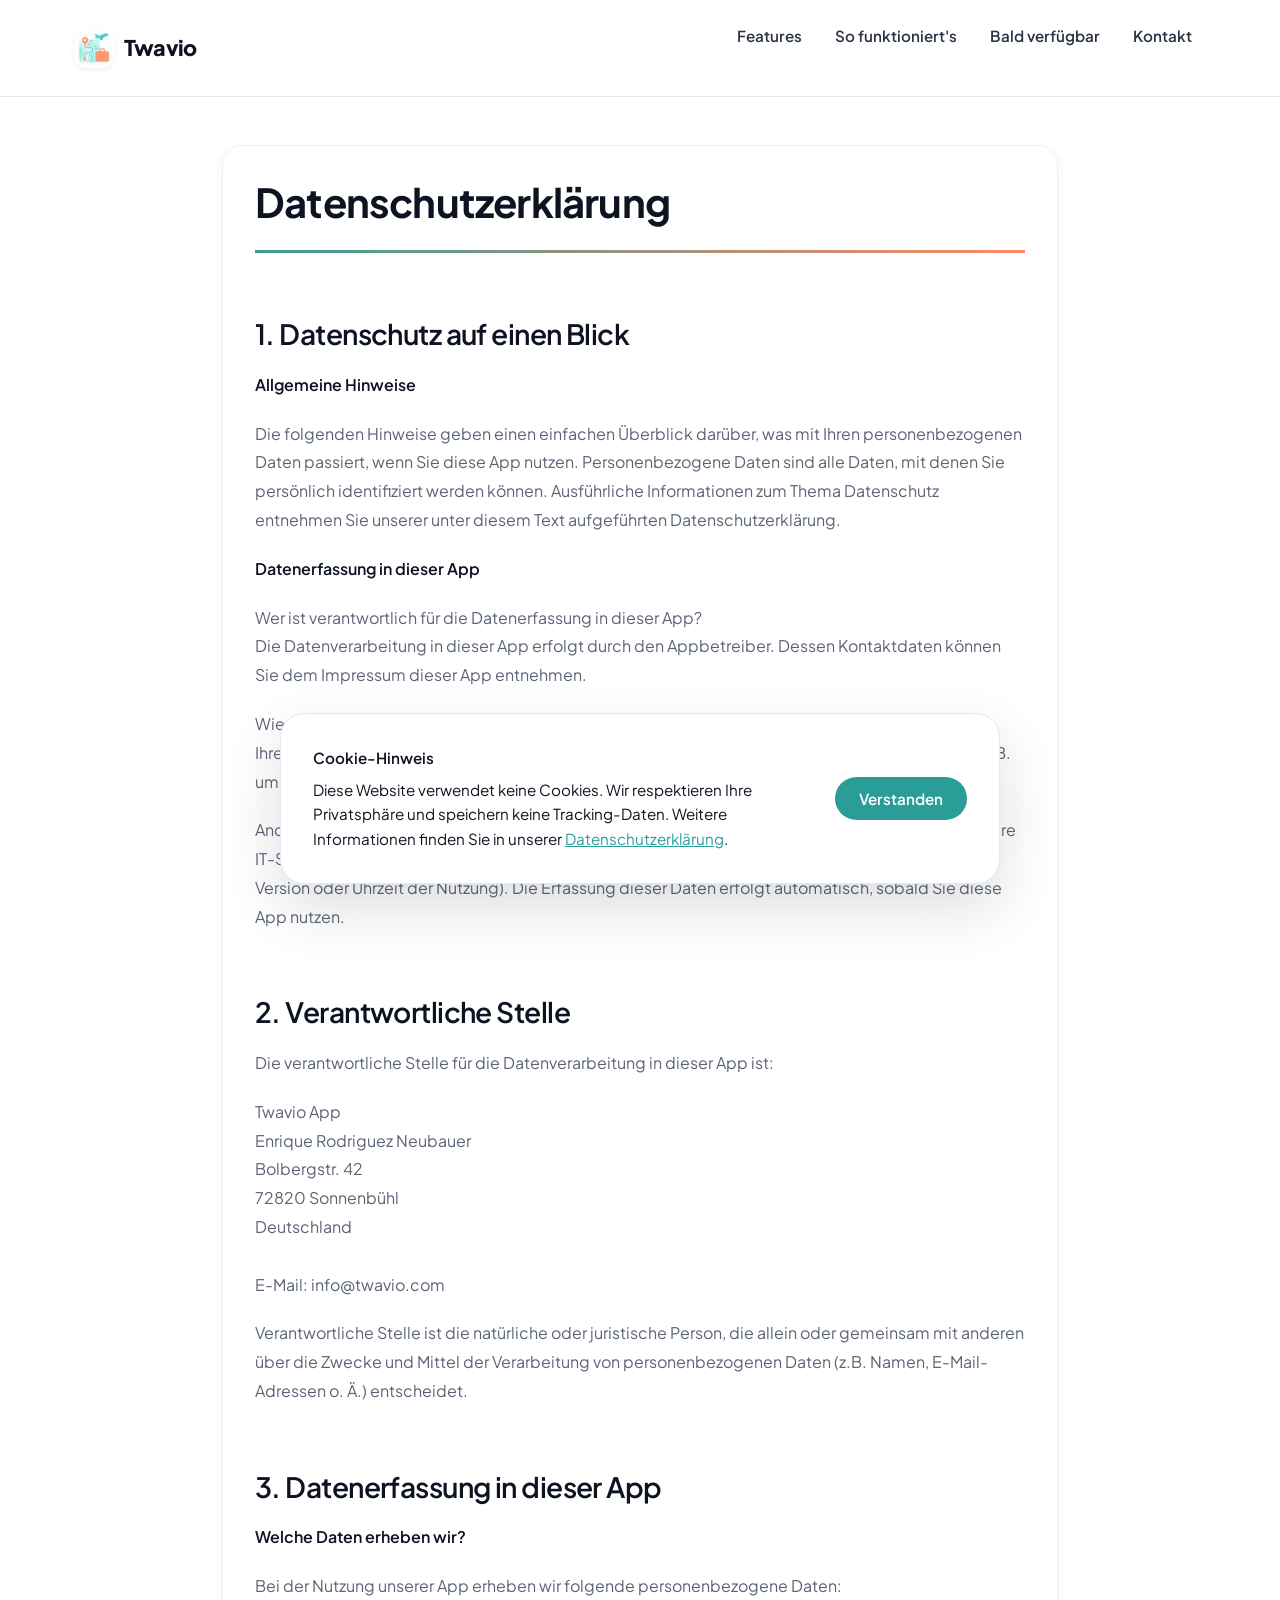
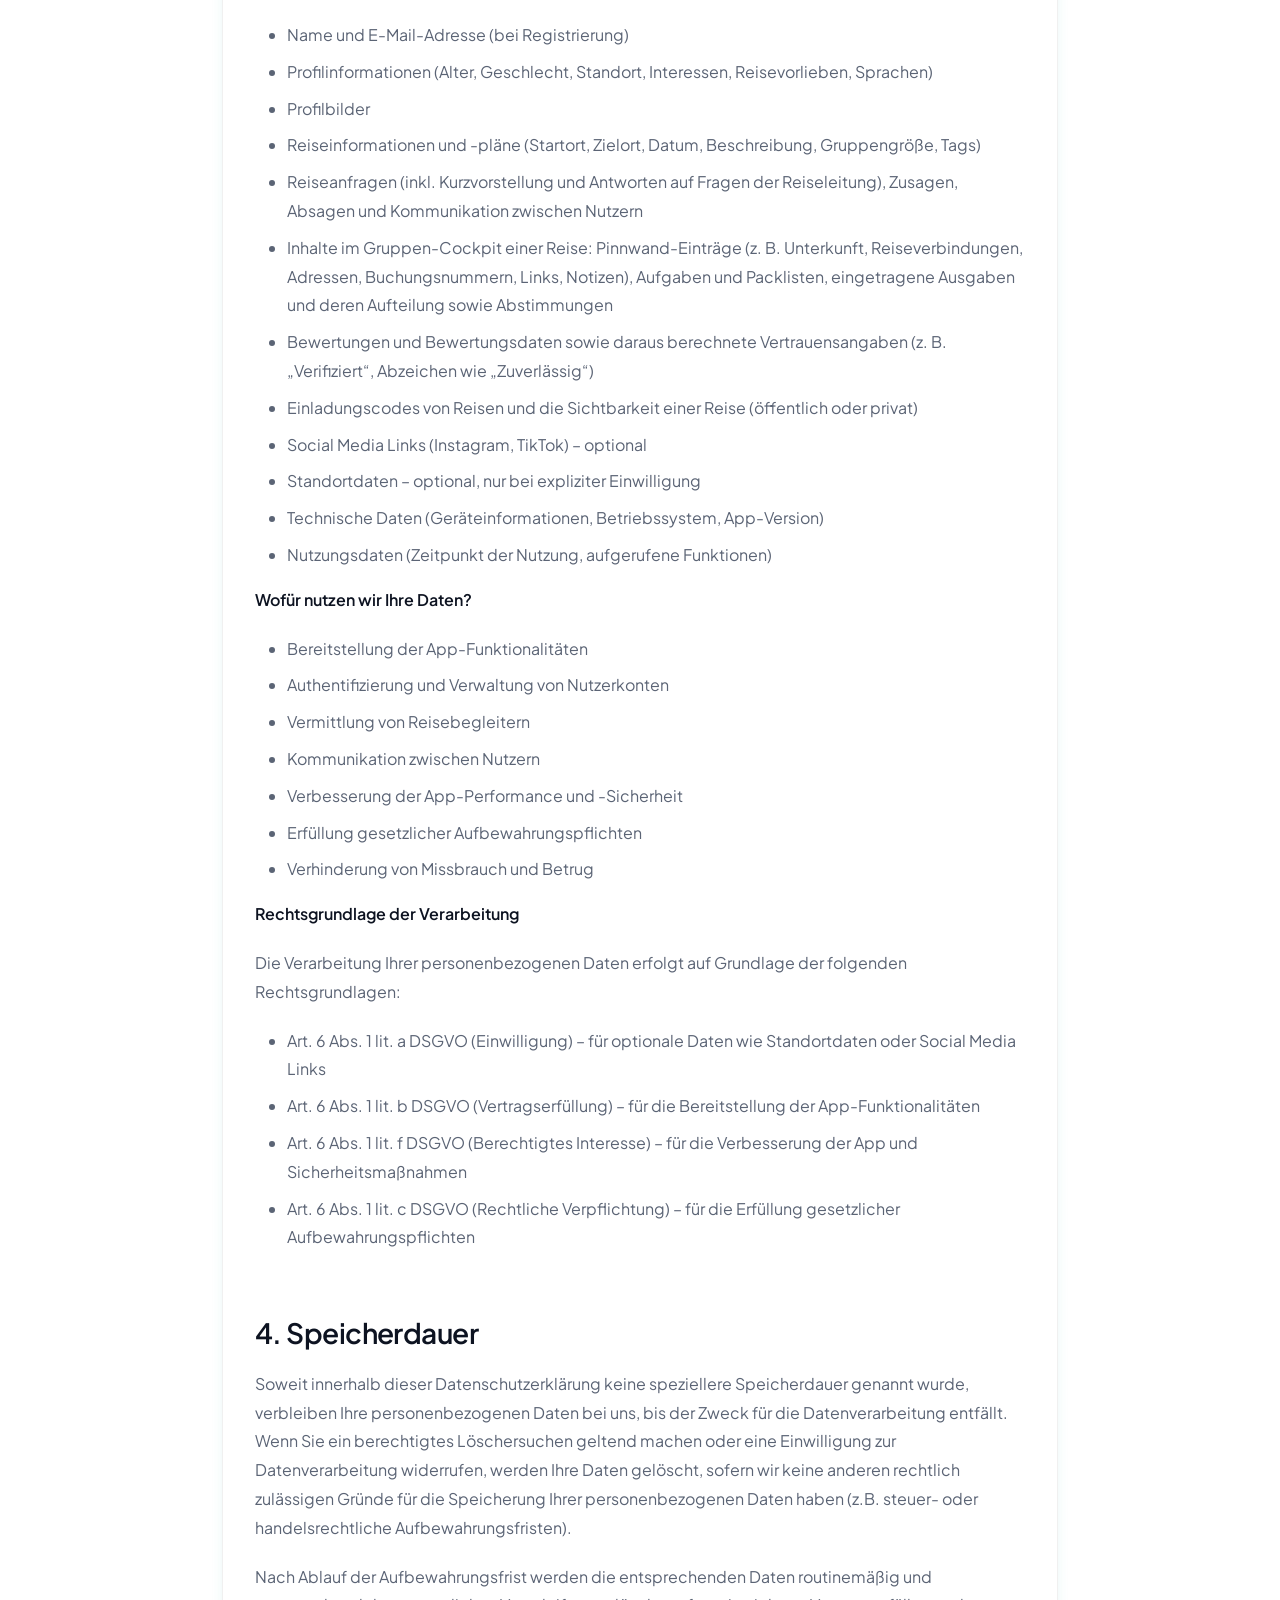
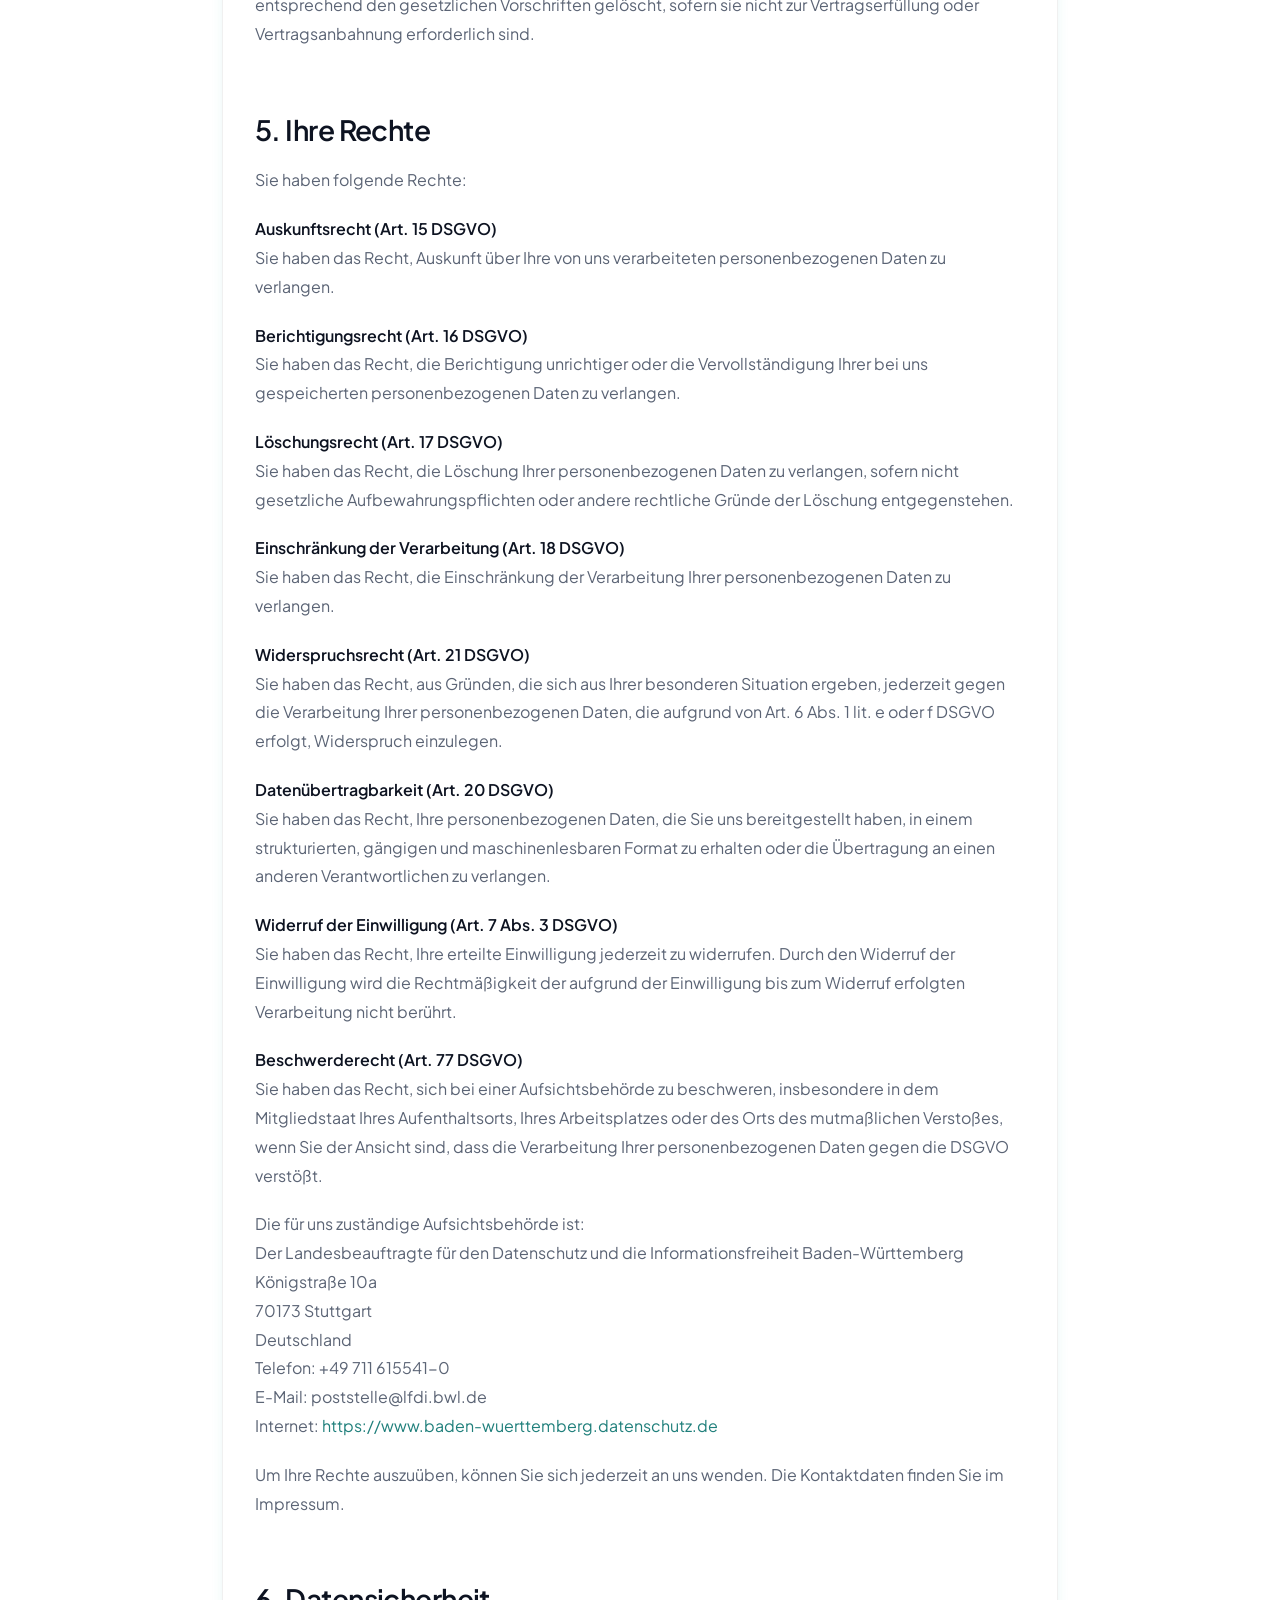
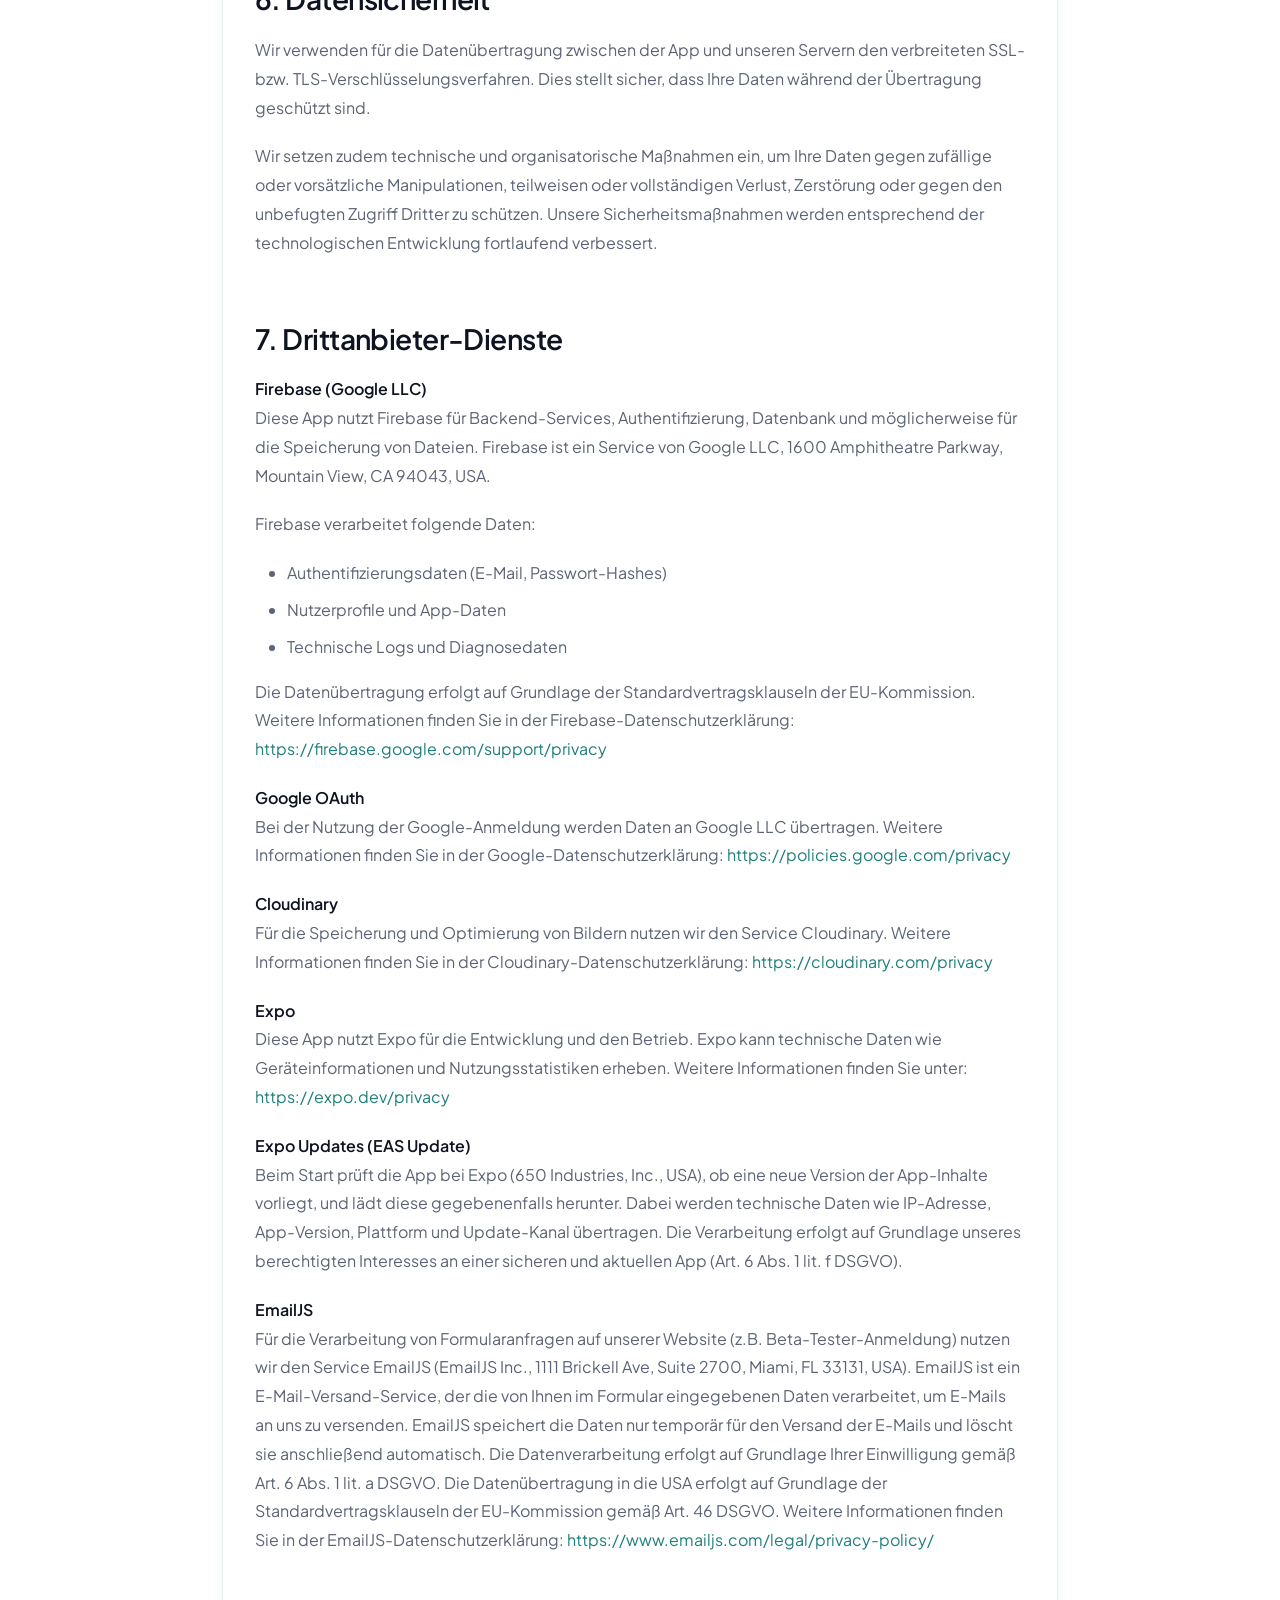
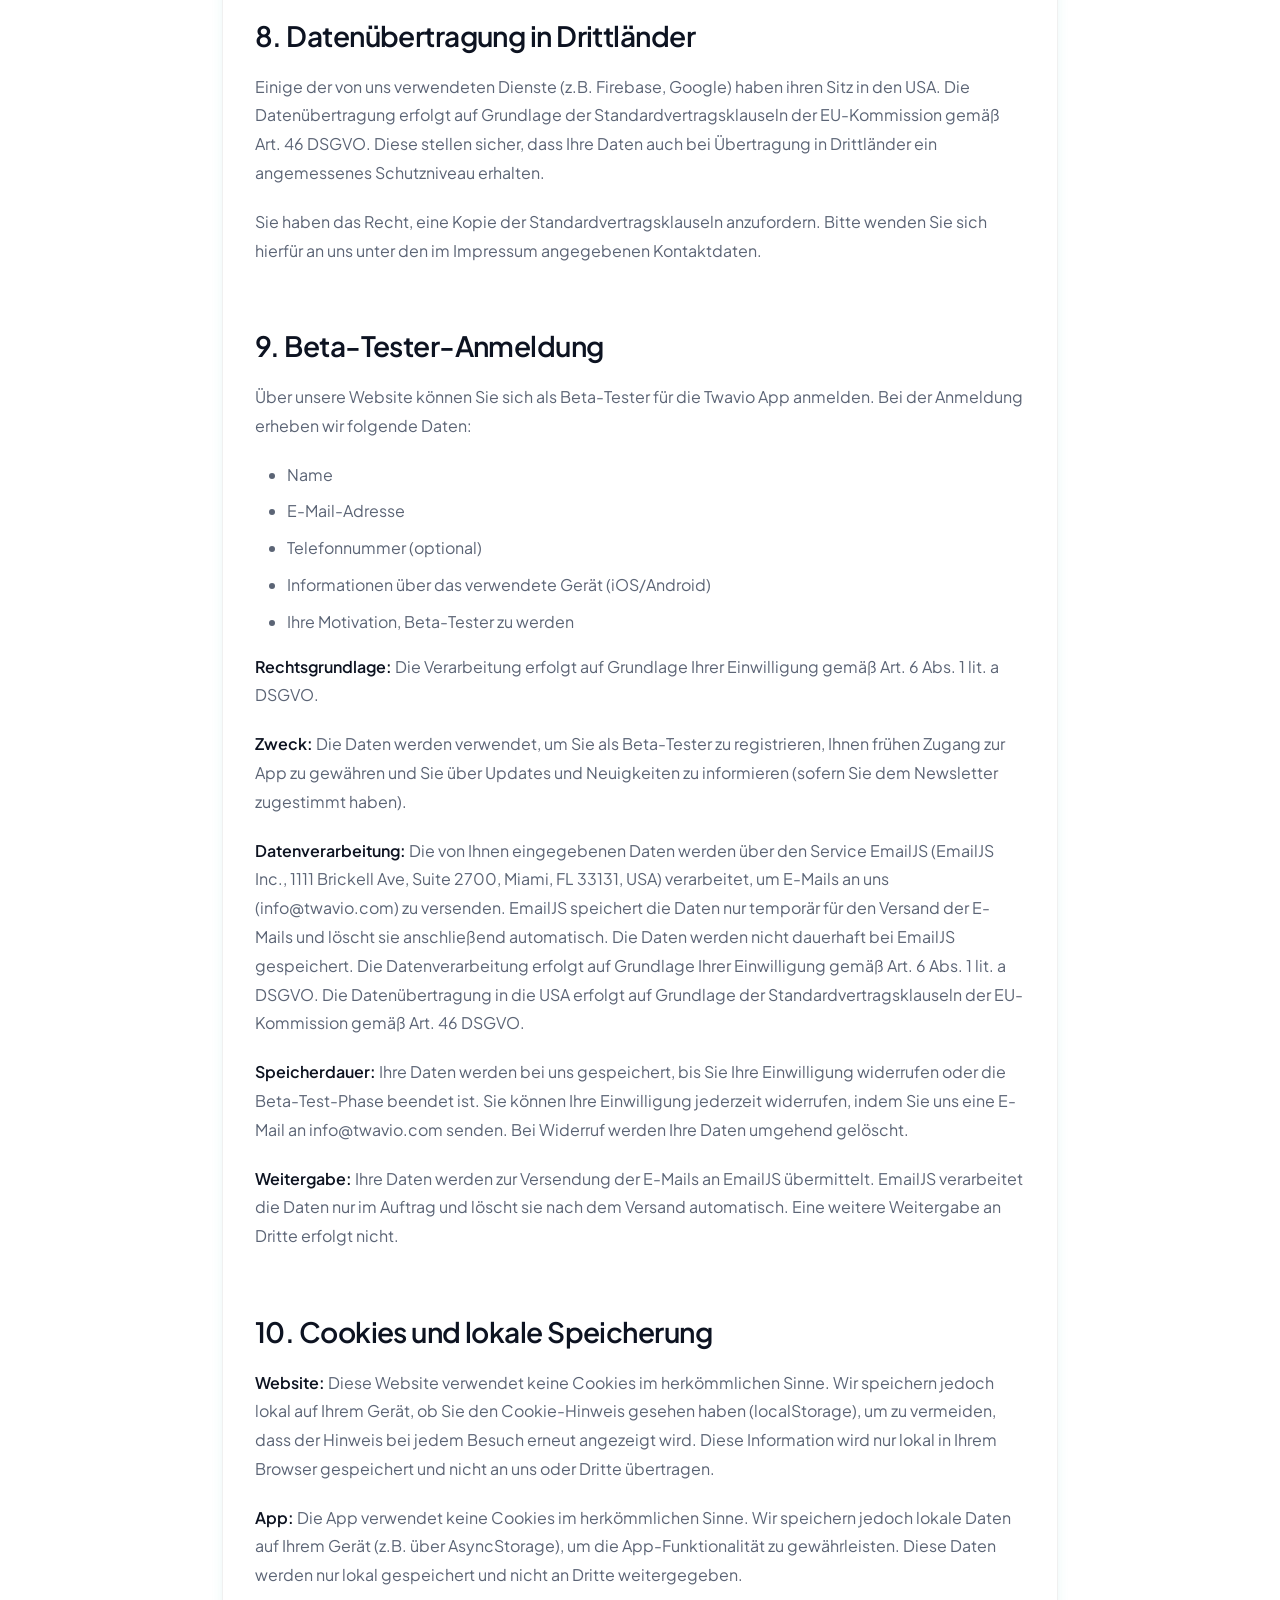
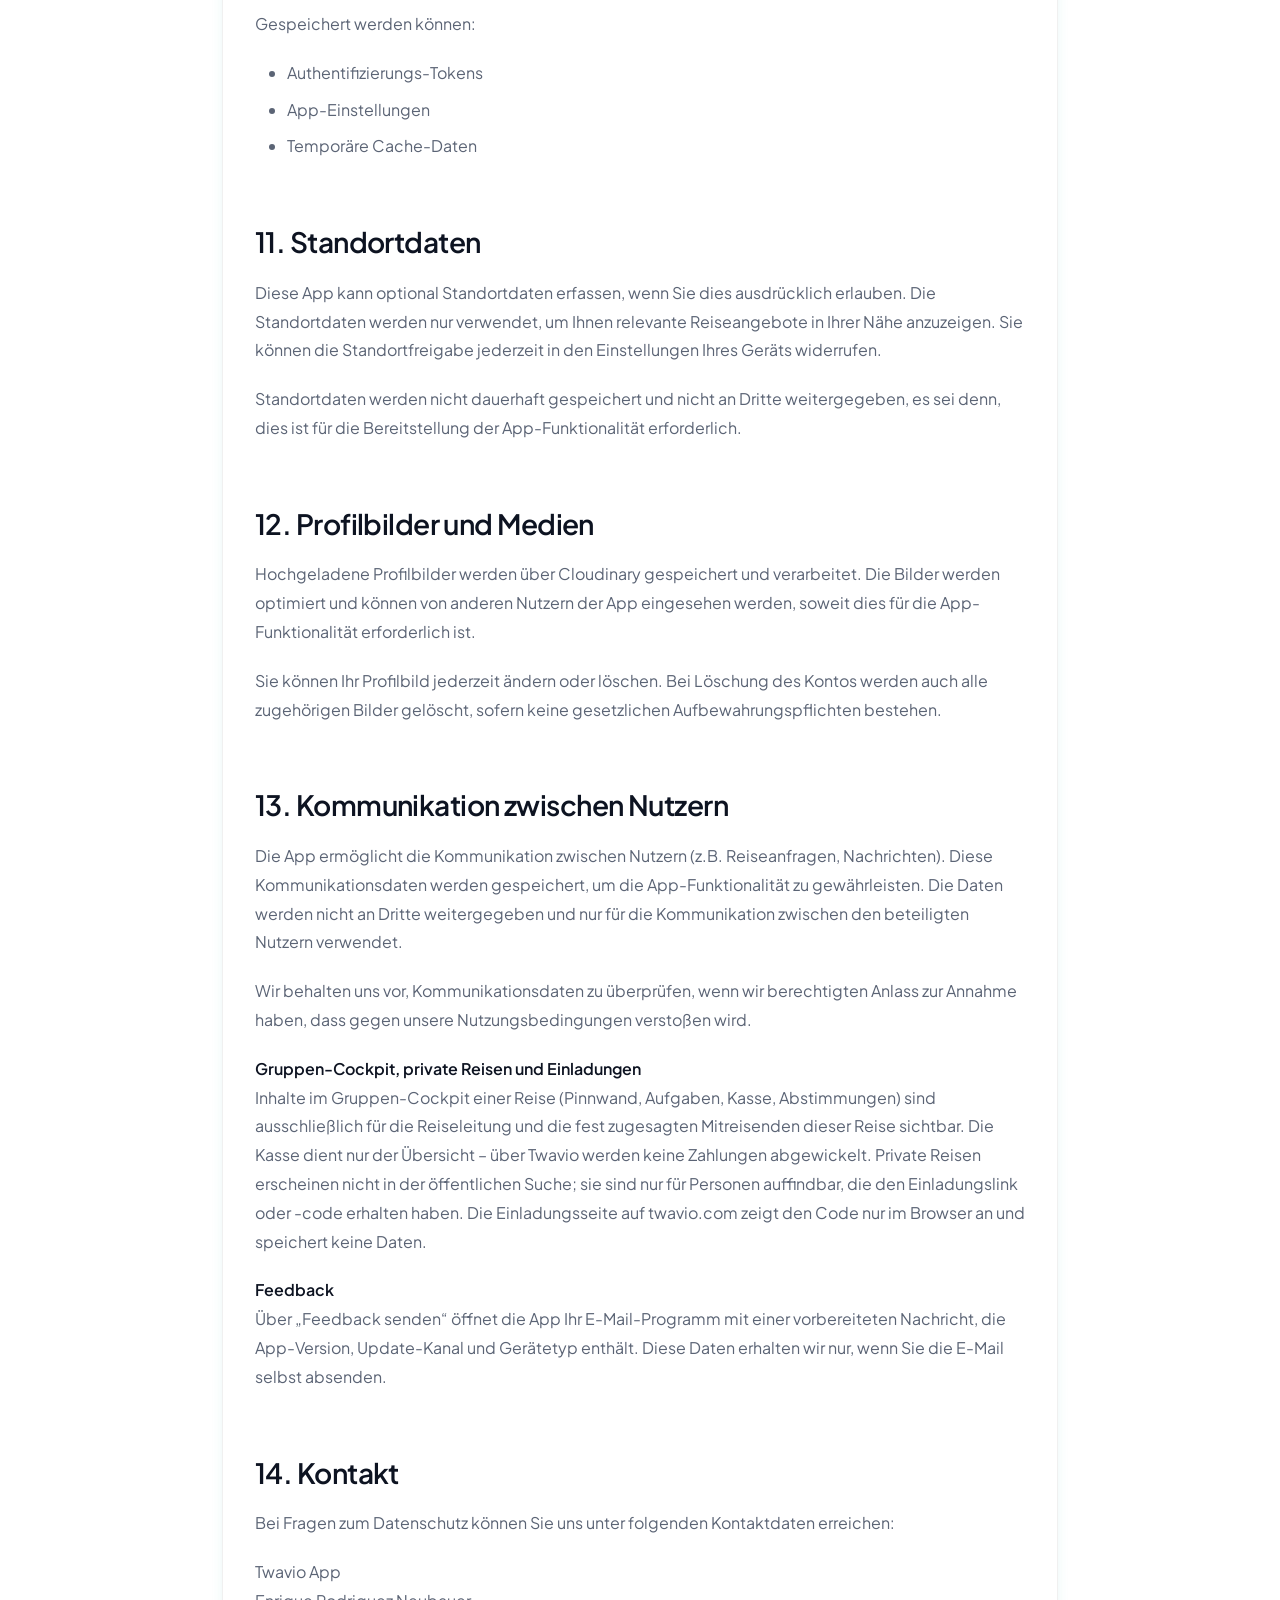
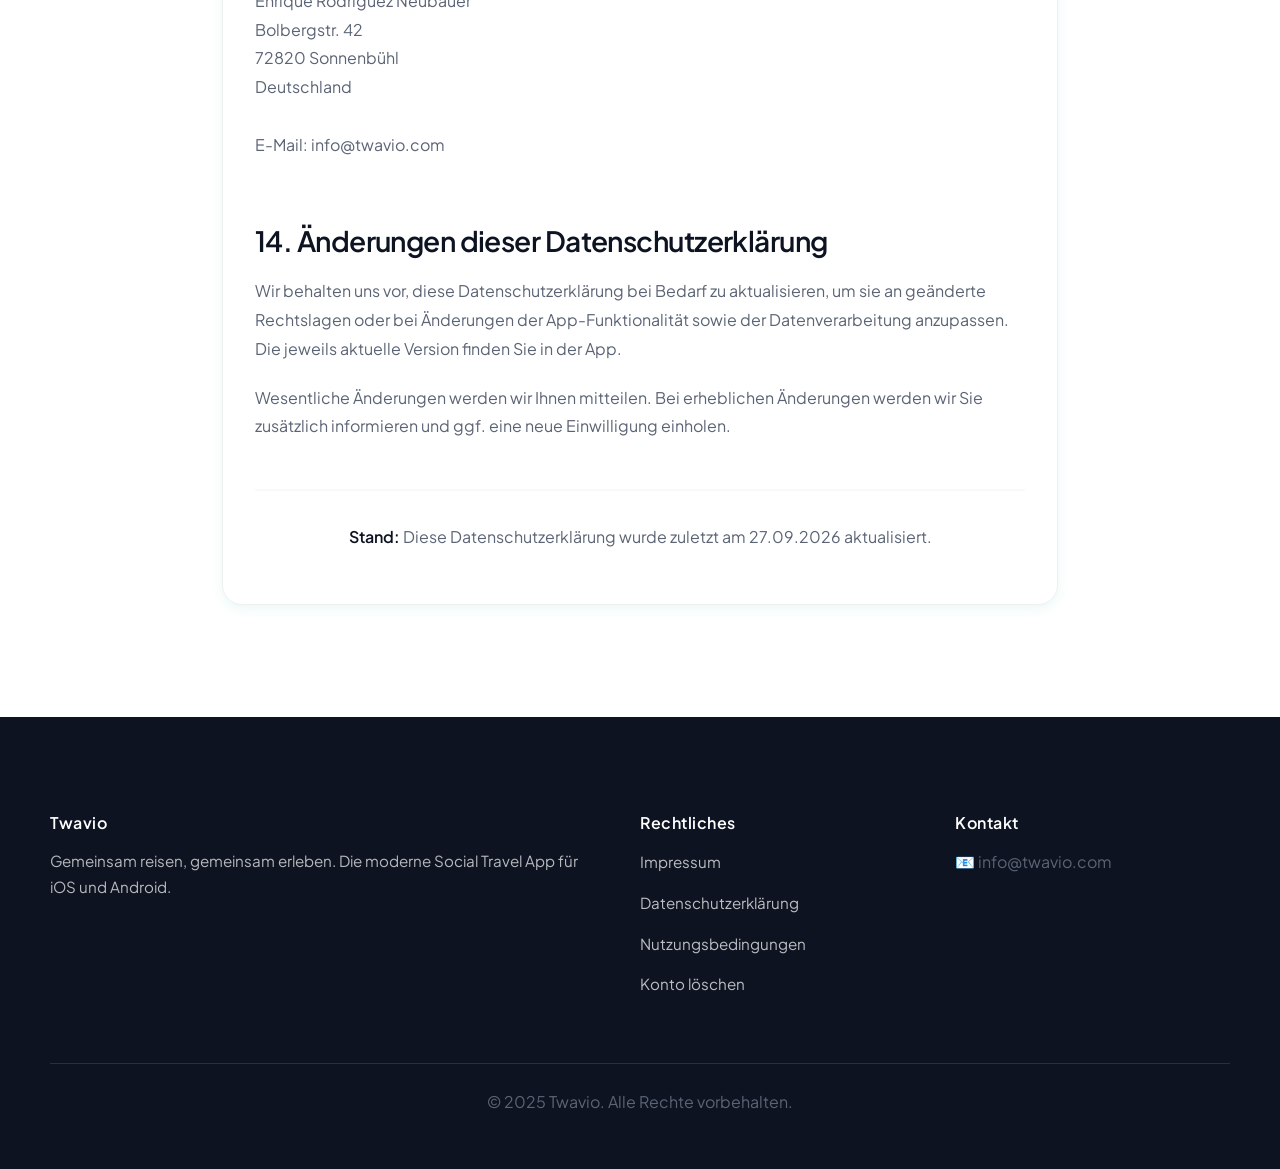
==== commit 6e6e47e5: "Neue App-Funktionen auf der Website: Cockpit, verbindliche Zusagen, private Reisen - Features überar" ====
--- a/datenschutz.html
+++ b/datenschutz.html
@@ -451,8 +451,10 @@
                 <li>Profilinformationen (Alter, Geschlecht, Standort, Interessen, Reisevorlieben, Sprachen)</li>
                 <li>Profilbilder</li>
                 <li>Reiseinformationen und -pläne (Startort, Zielort, Datum, Beschreibung, Gruppengröße, Tags)</li>
-                <li>Reiseanfragen und Kommunikation zwischen Nutzern</li>
-                <li>Bewertungen und Bewertungsdaten</li>
+                <li>Reiseanfragen (inkl. Kurzvorstellung und Antworten auf Fragen der Reiseleitung), Zusagen, Absagen und Kommunikation zwischen Nutzern</li>
+                <li>Inhalte im Gruppen-Cockpit einer Reise: Pinnwand-Einträge (z.&nbsp;B. Unterkunft, Reiseverbindungen, Adressen, Buchungsnummern, Links, Notizen), Aufgaben und Packlisten, eingetragene Ausgaben und deren Aufteilung sowie Abstimmungen</li>
+                <li>Bewertungen und Bewertungsdaten sowie daraus berechnete Vertrauensangaben (z.&nbsp;B. „Verifiziert“, Abzeichen wie „Zuverlässig“)</li>
+                <li>Einladungscodes von Reisen und die Sichtbarkeit einer Reise (öffentlich oder privat)</li>
                 <li>Social Media Links (Instagram, TikTok) – optional</li>
                 <li>Standortdaten – optional, nur bei expliziter Einwilligung</li>
                 <li>Technische Daten (Geräteinformationen, Betriebssystem, App-Version)</li>
@@ -545,6 +547,9 @@
             <p><strong>Expo</strong><br>
             Diese App nutzt Expo für die Entwicklung und den Betrieb. Expo kann technische Daten wie Geräteinformationen und Nutzungsstatistiken erheben. Weitere Informationen finden Sie unter: <a href="https://expo.dev/privacy" target="_blank" rel="noopener">https://expo.dev/privacy</a></p>
             
+            <p><strong>Expo Updates (EAS Update)</strong><br>
+            Beim Start prüft die App bei Expo (650 Industries, Inc., USA), ob eine neue Version der App-Inhalte vorliegt, und lädt diese gegebenenfalls herunter. Dabei werden technische Daten wie IP-Adresse, App-Version, Plattform und Update-Kanal übertragen. Die Verarbeitung erfolgt auf Grundlage unseres berechtigten Interesses an einer sicheren und aktuellen App (Art. 6 Abs. 1 lit. f DSGVO).</p>
+
             <p><strong>EmailJS</strong><br>
             Für die Verarbeitung von Formularanfragen auf unserer Website (z.B. Beta-Tester-Anmeldung) nutzen wir den Service EmailJS (EmailJS Inc., 1111 Brickell Ave, Suite 2700, Miami, FL 33131, USA). EmailJS ist ein E-Mail-Versand-Service, der die von Ihnen im Formular eingegebenen Daten verarbeitet, um E-Mails an uns zu versenden. EmailJS speichert die Daten nur temporär für den Versand der E-Mails und löscht sie anschließend automatisch. Die Datenverarbeitung erfolgt auf Grundlage Ihrer Einwilligung gemäß Art. 6 Abs. 1 lit. a DSGVO. Die Datenübertragung in die USA erfolgt auf Grundlage der Standardvertragsklauseln der EU-Kommission gemäß Art. 46 DSGVO. Weitere Informationen finden Sie in der EmailJS-Datenschutzerklärung: <a href="https://www.emailjs.com/legal/privacy-policy/" target="_blank" rel="noopener">https://www.emailjs.com/legal/privacy-policy/</a></p>
             
@@ -589,6 +594,11 @@
             <p>Die App ermöglicht die Kommunikation zwischen Nutzern (z.B. Reiseanfragen, Nachrichten). Diese Kommunikationsdaten werden gespeichert, um die App-Funktionalität zu gewährleisten. Die Daten werden nicht an Dritte weitergegeben und nur für die Kommunikation zwischen den beteiligten Nutzern verwendet.</p>
             <p>Wir behalten uns vor, Kommunikationsdaten zu überprüfen, wenn wir berechtigten Anlass zur Annahme haben, dass gegen unsere Nutzungsbedingungen verstoßen wird.</p>
             
+            <p><strong>Gruppen-Cockpit, private Reisen und Einladungen</strong><br>
+            Inhalte im Gruppen-Cockpit einer Reise (Pinnwand, Aufgaben, Kasse, Abstimmungen) sind ausschließlich für die Reiseleitung und die fest zugesagten Mitreisenden dieser Reise sichtbar. Die Kasse dient nur der Übersicht – über Twavio werden keine Zahlungen abgewickelt. Private Reisen erscheinen nicht in der öffentlichen Suche; sie sind nur für Personen auffindbar, die den Einladungslink oder -code erhalten haben. Die Einladungsseite auf twavio.com zeigt den Code nur im Browser an und speichert keine Daten.</p>
+            <p><strong>Feedback</strong><br>
+            Über „Feedback senden“ öffnet die App Ihr E-Mail-Programm mit einer vorbereiteten Nachricht, die App-Version, Update-Kanal und Gerätetyp enthält. Diese Daten erhalten wir nur, wenn Sie die E-Mail selbst absenden.</p>
+
             <h2>14. Kontakt</h2>
             <p>Bei Fragen zum Datenschutz können Sie uns unter folgenden Kontaktdaten erreichen:</p>
             <p>
@@ -605,7 +615,7 @@
             <p>Wesentliche Änderungen werden wir Ihnen mitteilen. Bei erheblichen Änderungen werden wir Sie zusätzlich informieren und ggf. eine neue Einwilligung einholen.</p>
             
             <div class="footer">
-                <p><strong>Stand:</strong> Diese Datenschutzerklärung wurde zuletzt am 16.01.2025 aktualisiert.</p>
+                <p><strong>Stand:</strong> Diese Datenschutzerklärung wurde zuletzt am 27.09.2026 aktualisiert.</p>
             </div>
         </div>
     </div>
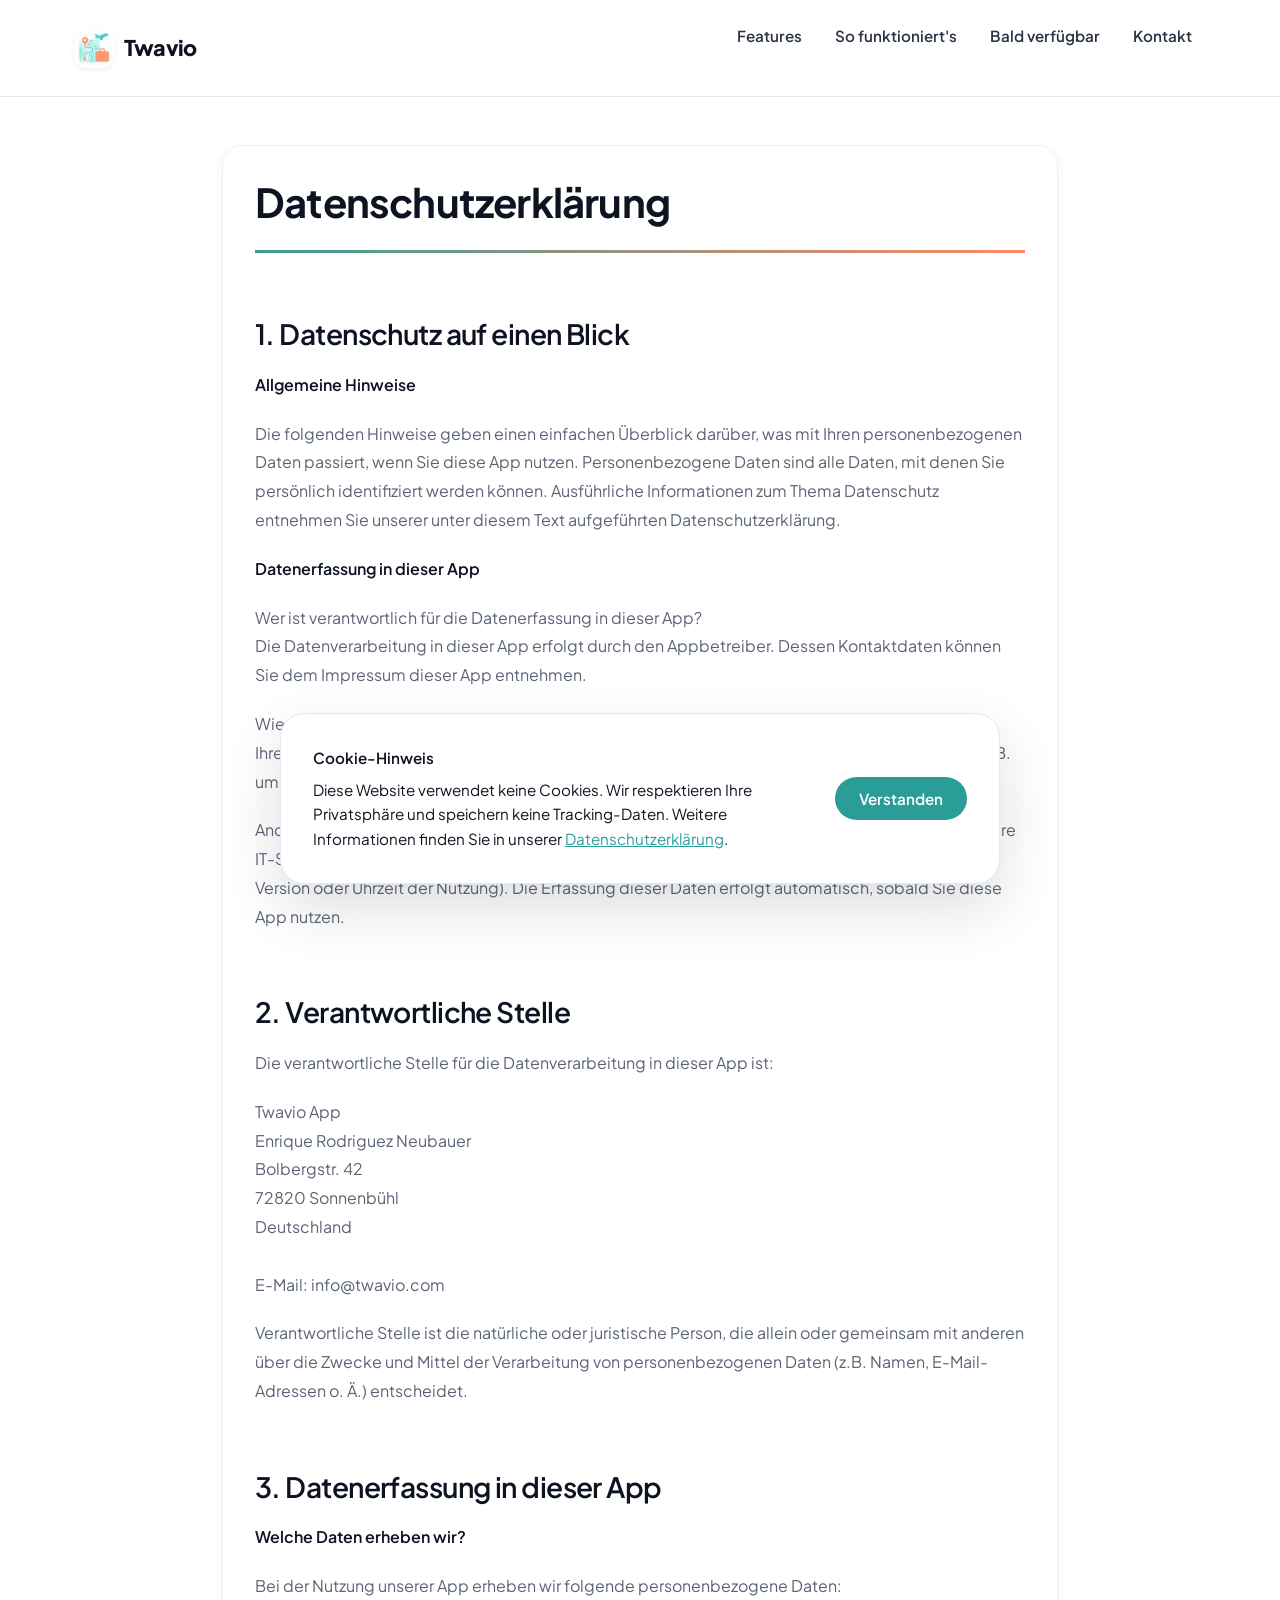
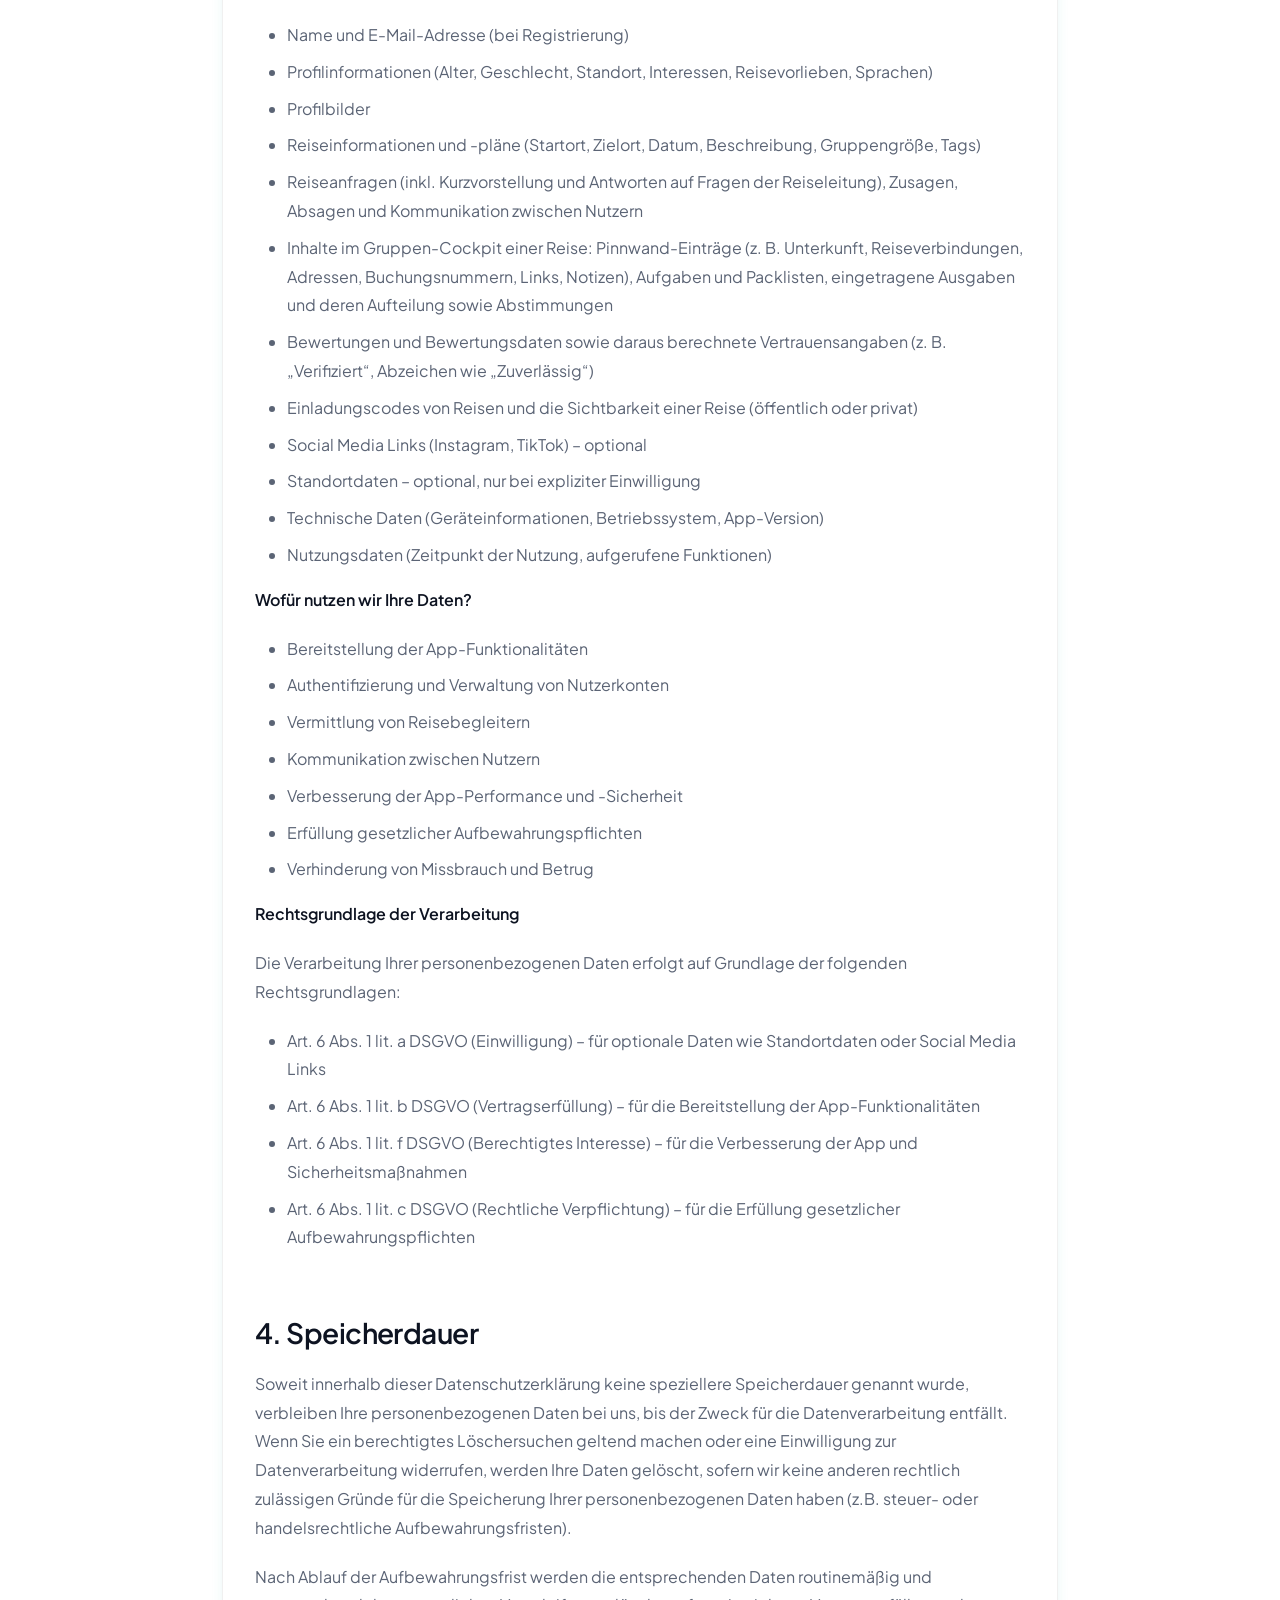
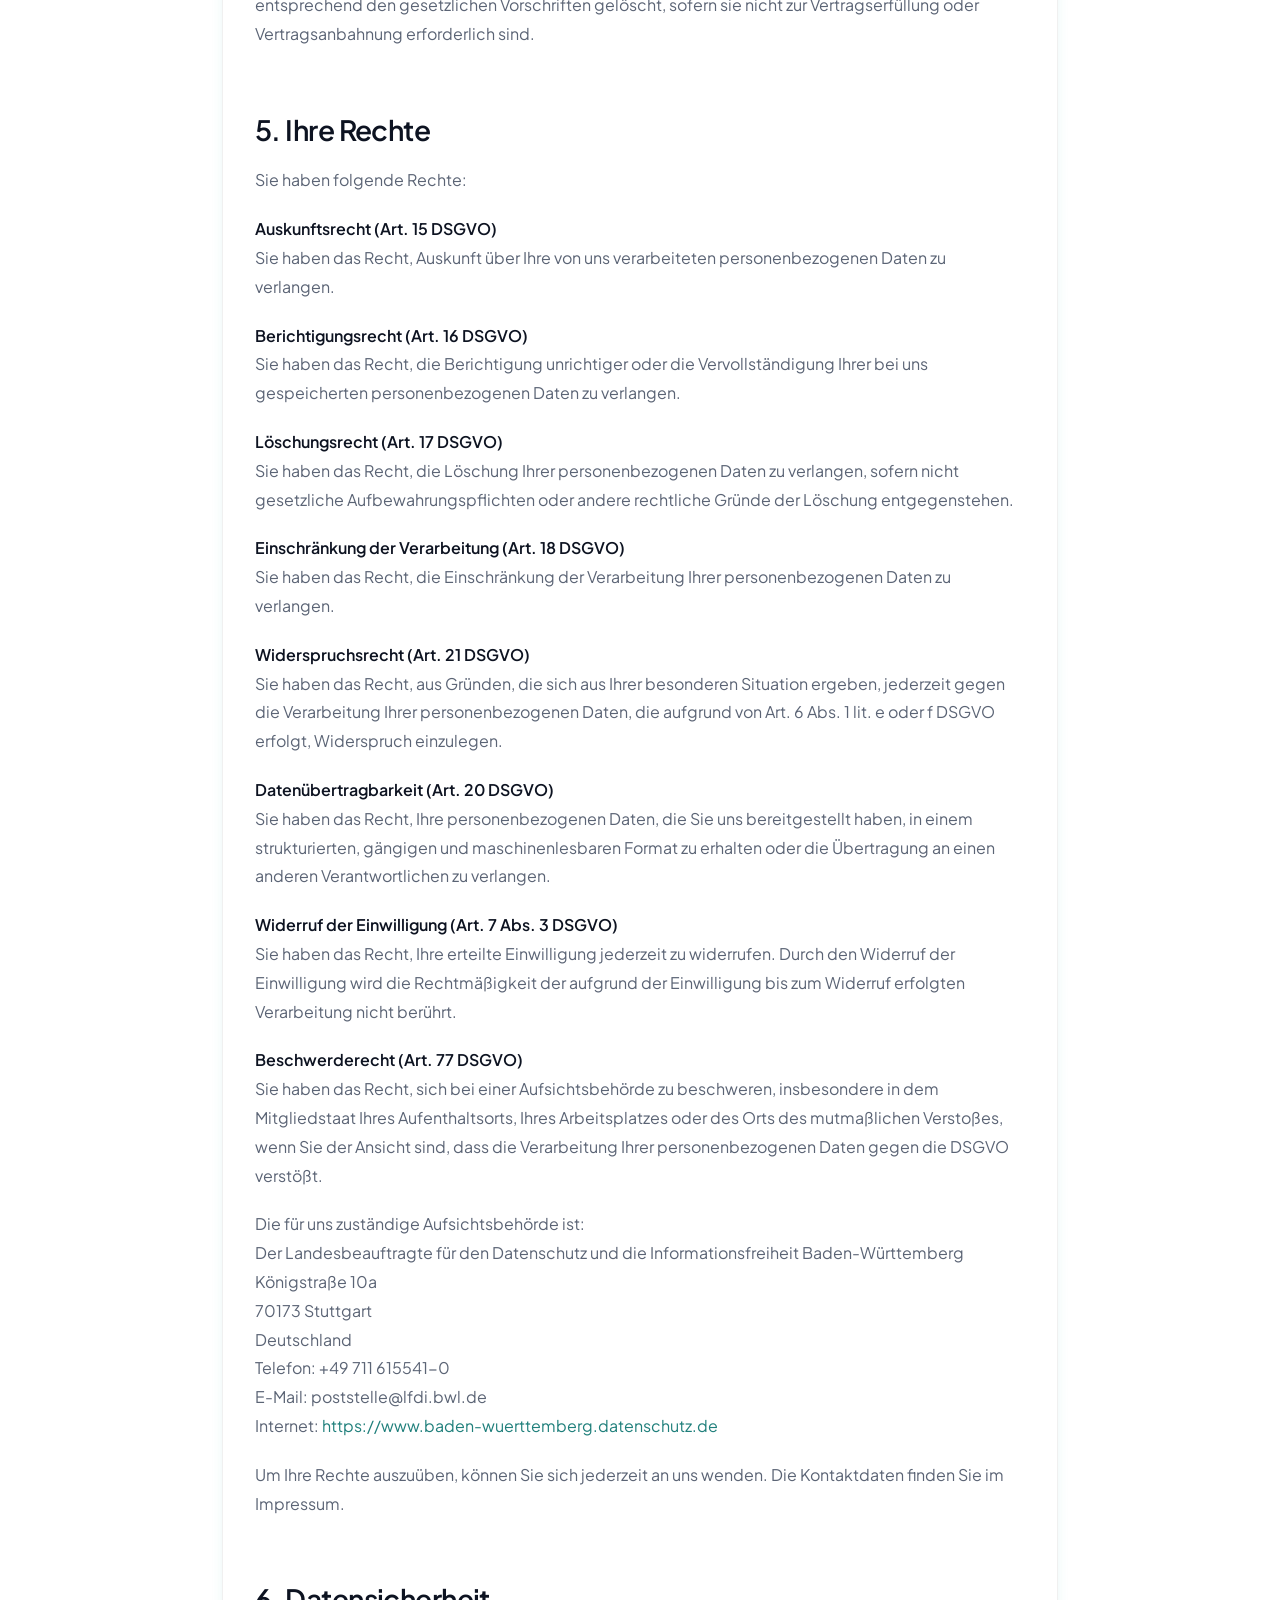
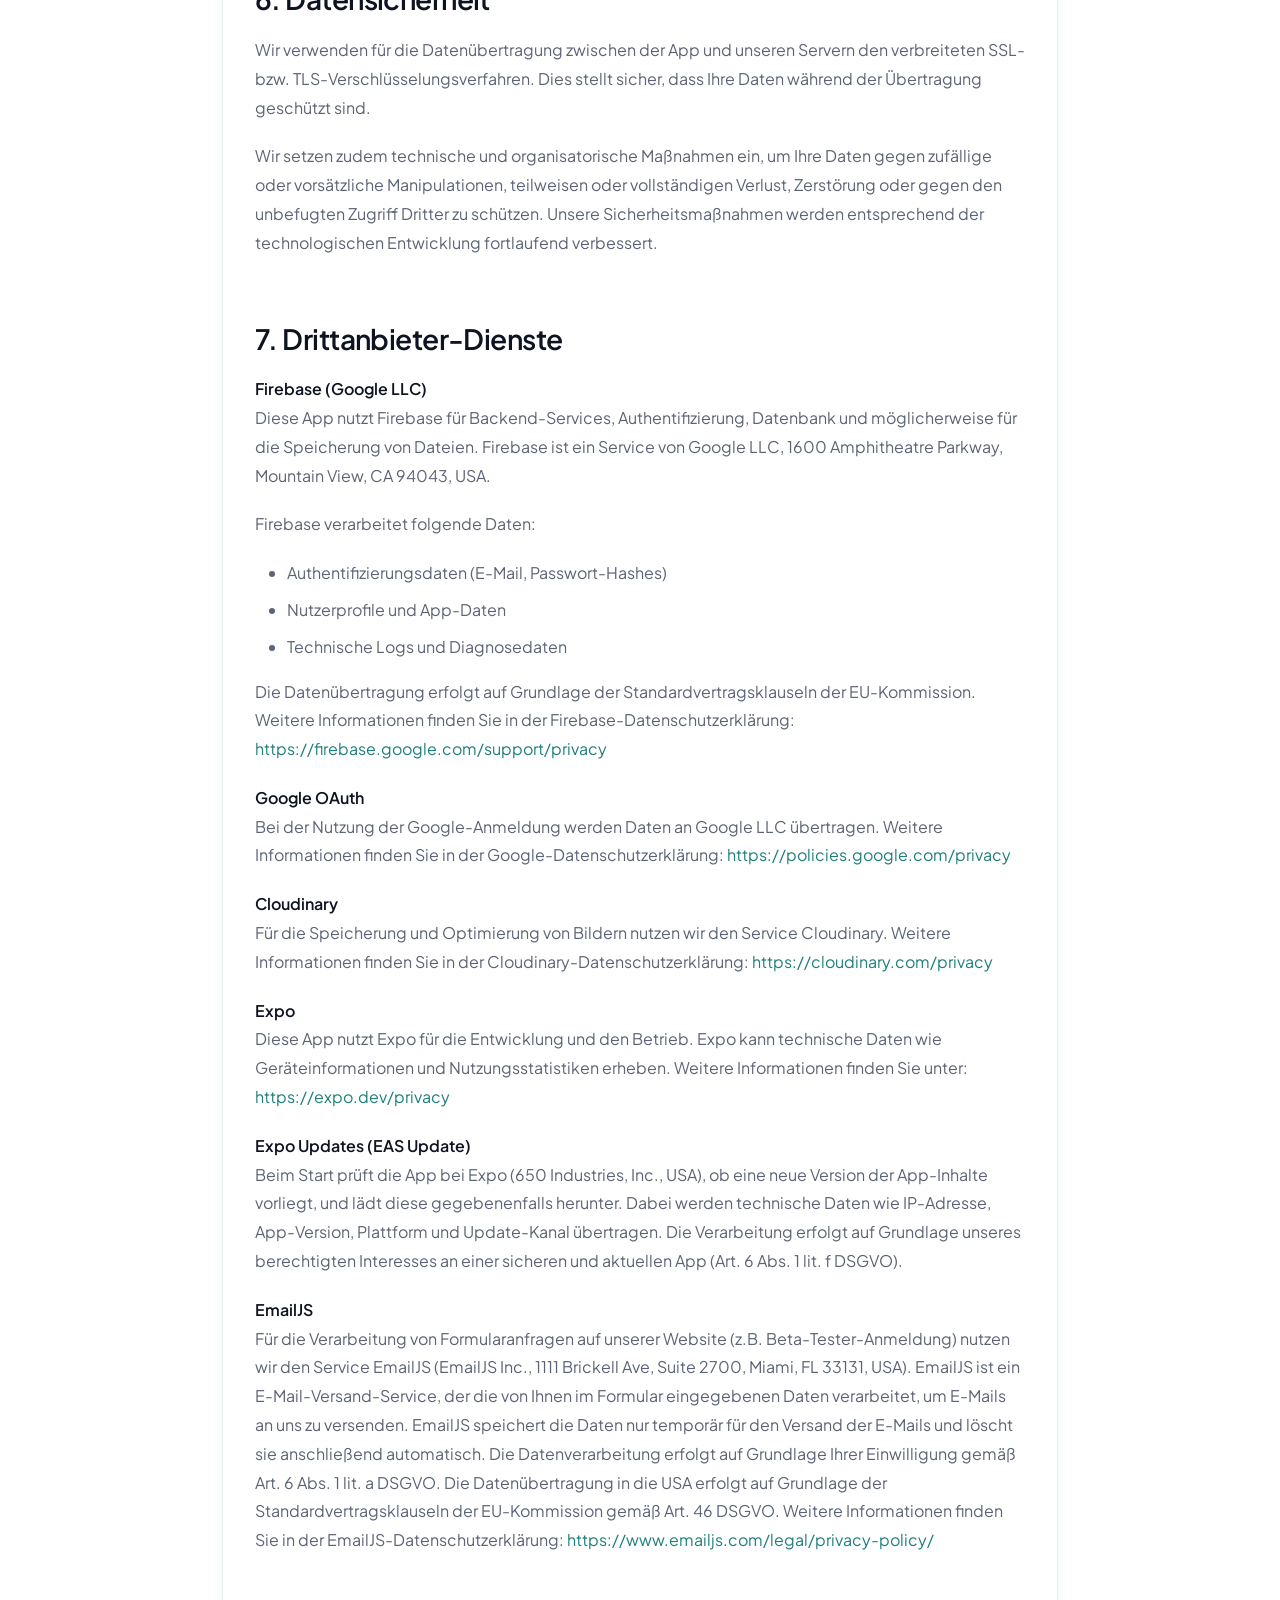
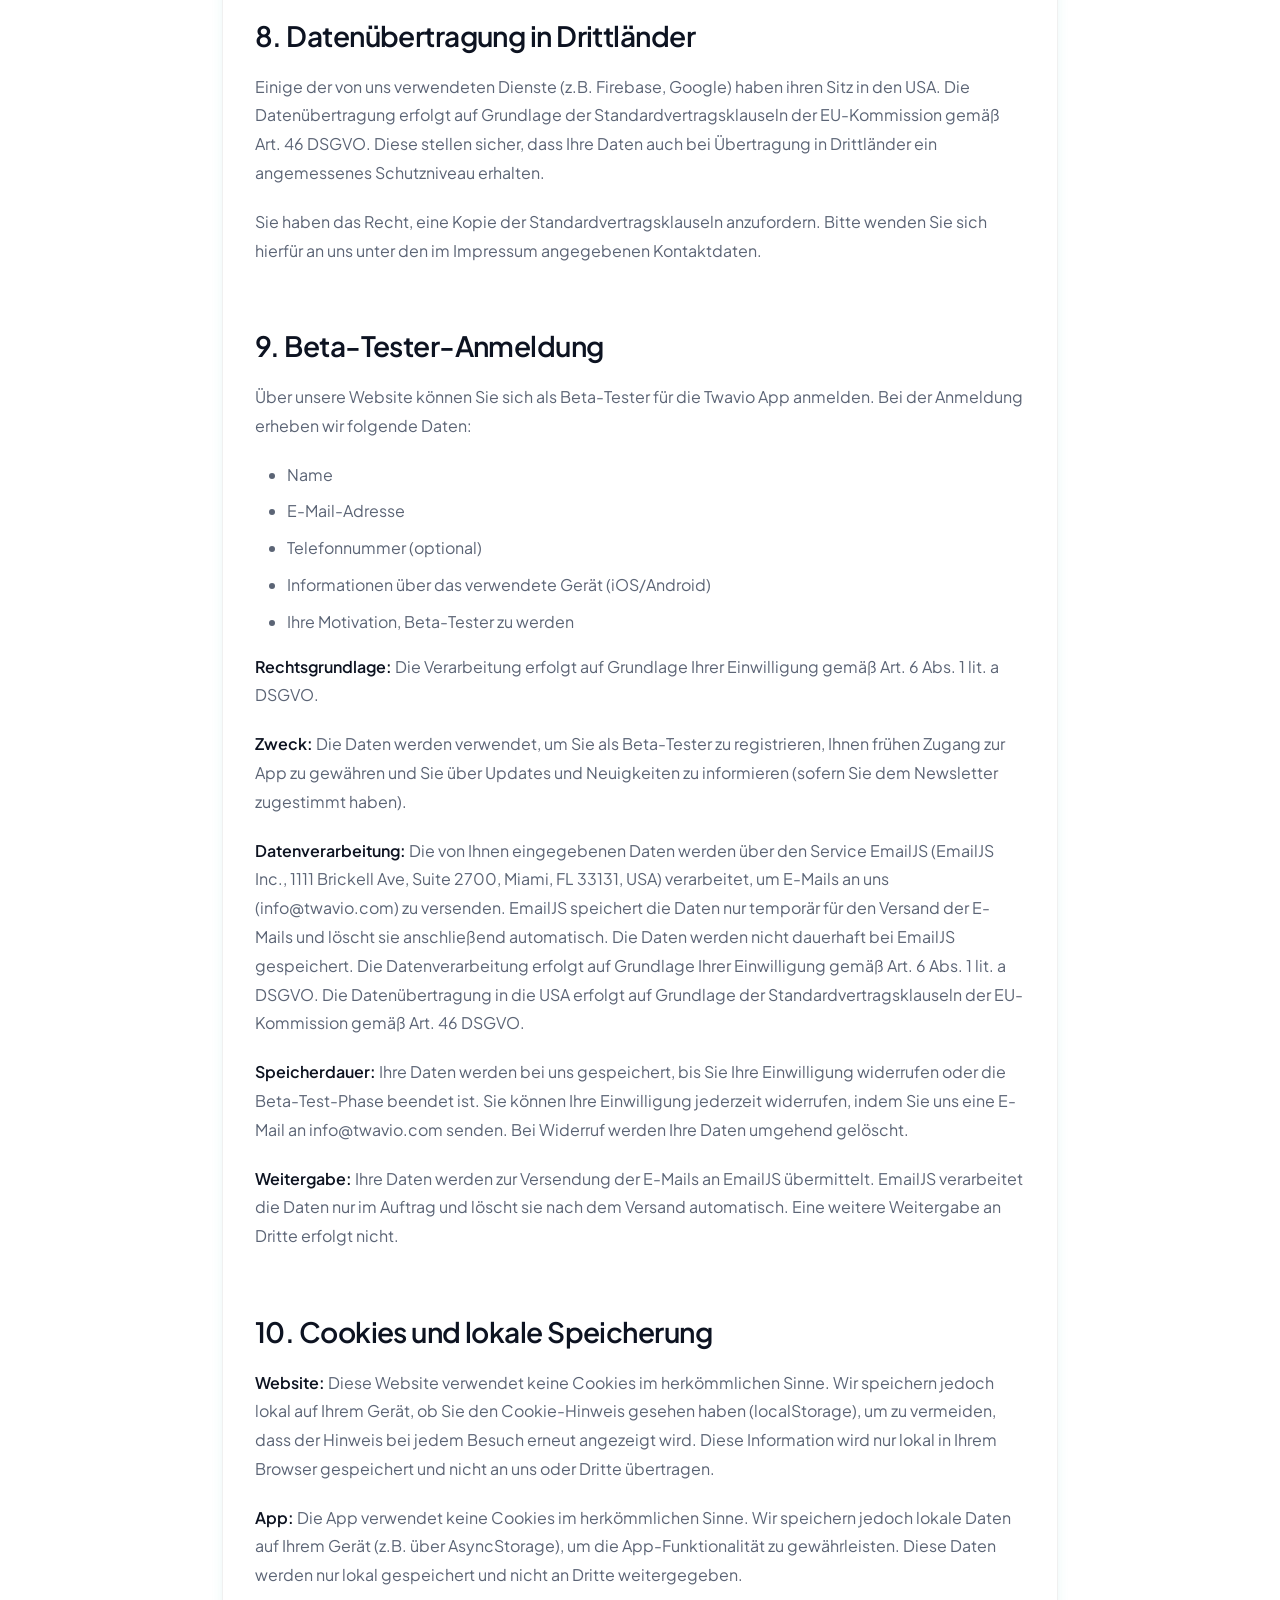
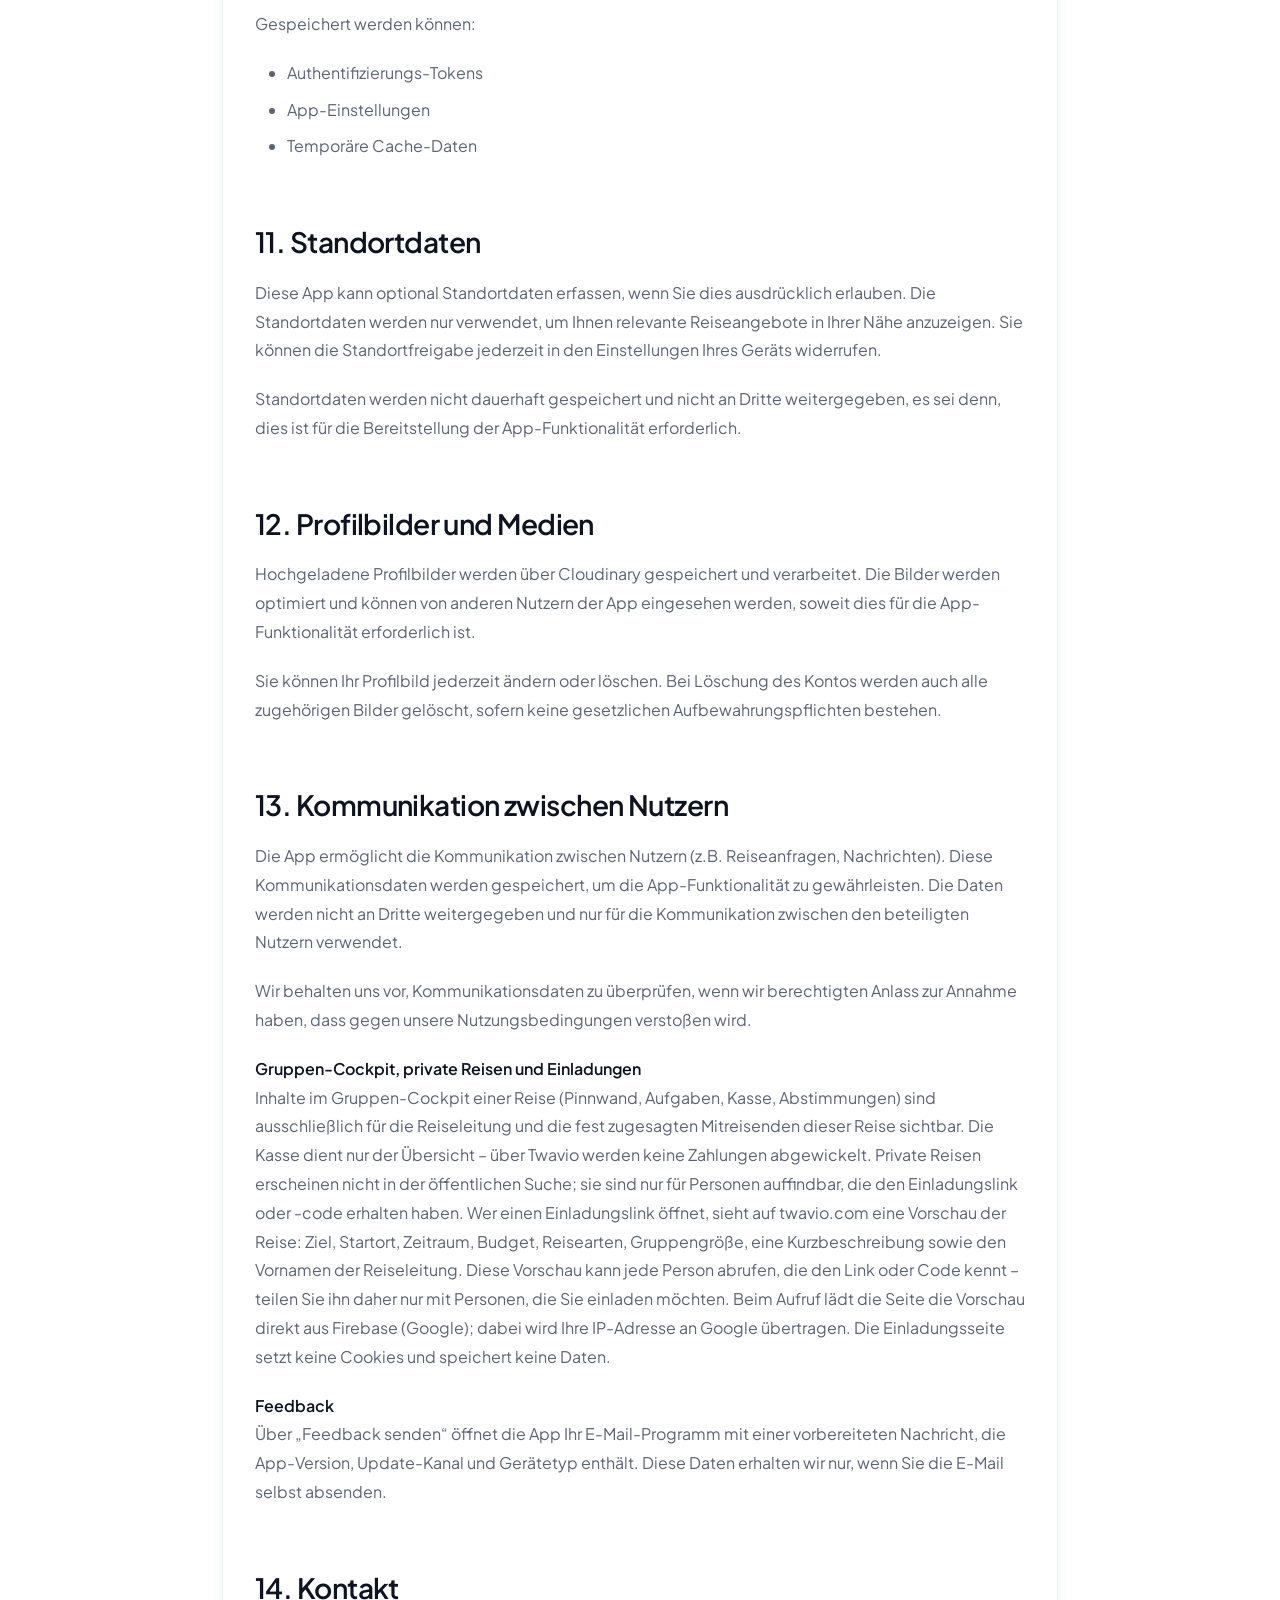
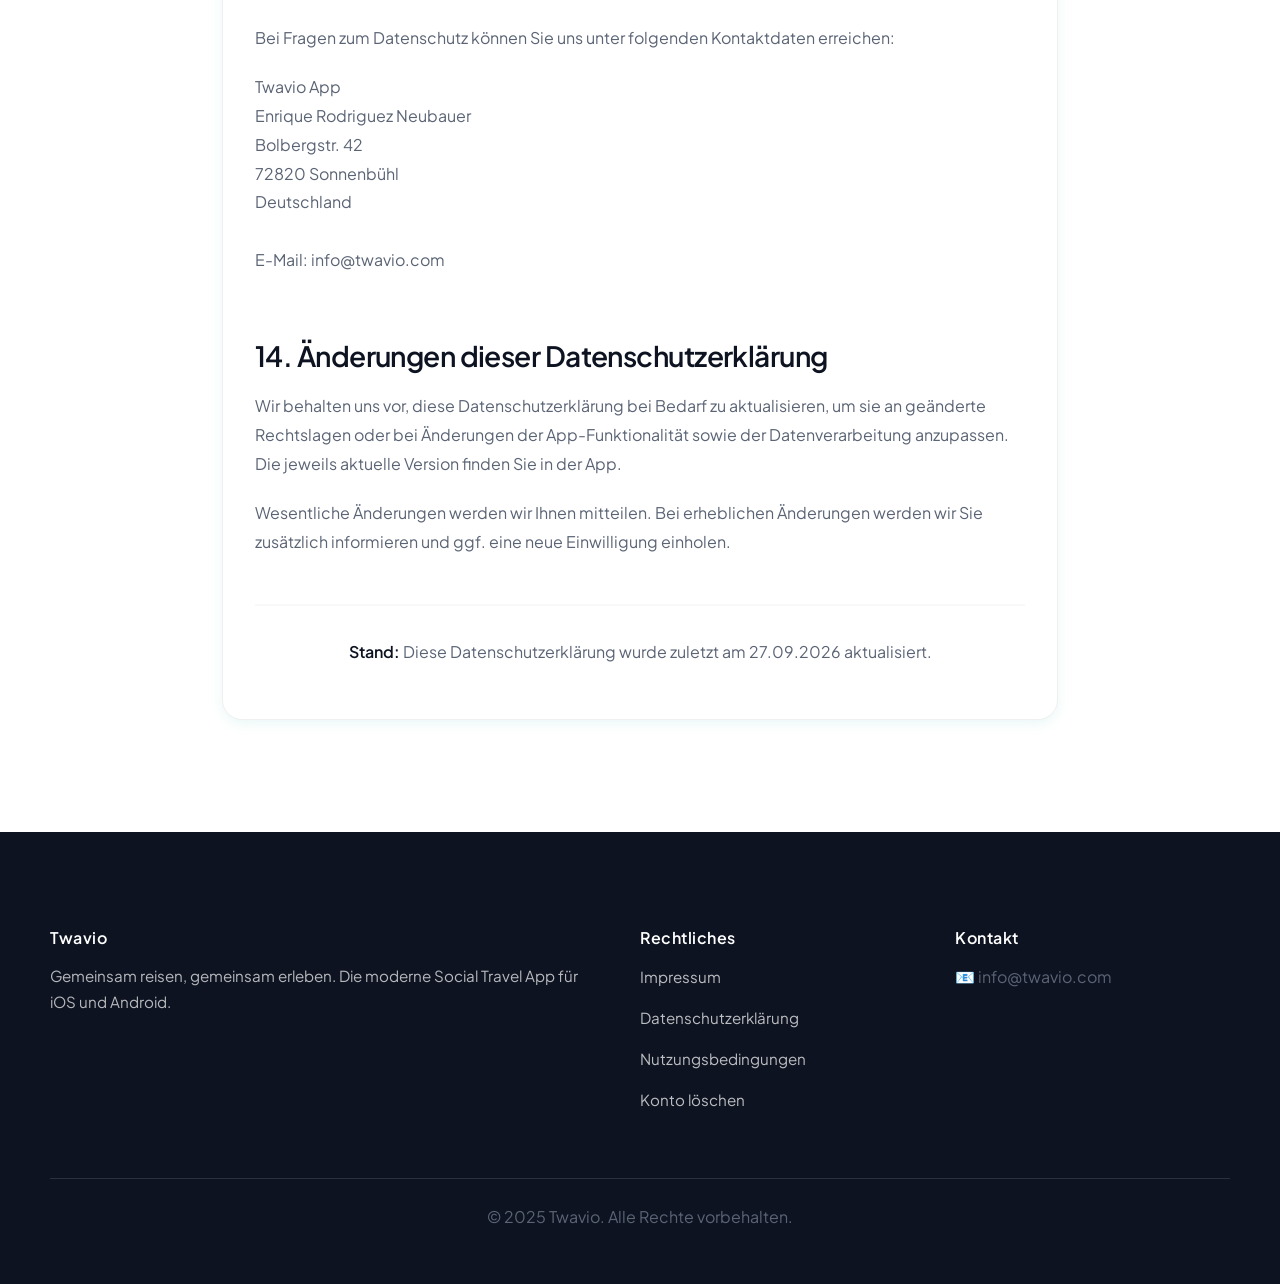
==== commit f86a1931: "Einladungsseite mit Reise-Vorschau - r.html zeigt Ziel, Bild, Zeitraum, Gruppe, Budget, Anreise, Rei" ====
--- a/datenschutz.html
+++ b/datenschutz.html
@@ -595,7 +595,7 @@
             <p>Wir behalten uns vor, Kommunikationsdaten zu überprüfen, wenn wir berechtigten Anlass zur Annahme haben, dass gegen unsere Nutzungsbedingungen verstoßen wird.</p>
             
             <p><strong>Gruppen-Cockpit, private Reisen und Einladungen</strong><br>
-            Inhalte im Gruppen-Cockpit einer Reise (Pinnwand, Aufgaben, Kasse, Abstimmungen) sind ausschließlich für die Reiseleitung und die fest zugesagten Mitreisenden dieser Reise sichtbar. Die Kasse dient nur der Übersicht – über Twavio werden keine Zahlungen abgewickelt. Private Reisen erscheinen nicht in der öffentlichen Suche; sie sind nur für Personen auffindbar, die den Einladungslink oder -code erhalten haben. Die Einladungsseite auf twavio.com zeigt den Code nur im Browser an und speichert keine Daten.</p>
+            Inhalte im Gruppen-Cockpit einer Reise (Pinnwand, Aufgaben, Kasse, Abstimmungen) sind ausschließlich für die Reiseleitung und die fest zugesagten Mitreisenden dieser Reise sichtbar. Die Kasse dient nur der Übersicht – über Twavio werden keine Zahlungen abgewickelt. Private Reisen erscheinen nicht in der öffentlichen Suche; sie sind nur für Personen auffindbar, die den Einladungslink oder -code erhalten haben. Wer einen Einladungslink öffnet, sieht auf twavio.com eine Vorschau der Reise: Ziel, Startort, Zeitraum, Budget, Reisearten, Gruppengröße, eine Kurzbeschreibung sowie den Vornamen der Reiseleitung. Diese Vorschau kann jede Person abrufen, die den Link oder Code kennt – teilen Sie ihn daher nur mit Personen, die Sie einladen möchten. Beim Aufruf lädt die Seite die Vorschau direkt aus Firebase (Google); dabei wird Ihre IP-Adresse an Google übertragen. Die Einladungsseite setzt keine Cookies und speichert keine Daten.</p>
             <p><strong>Feedback</strong><br>
             Über „Feedback senden“ öffnet die App Ihr E-Mail-Programm mit einer vorbereiteten Nachricht, die App-Version, Update-Kanal und Gerätetyp enthält. Diese Daten erhalten wir nur, wenn Sie die E-Mail selbst absenden.</p>
 
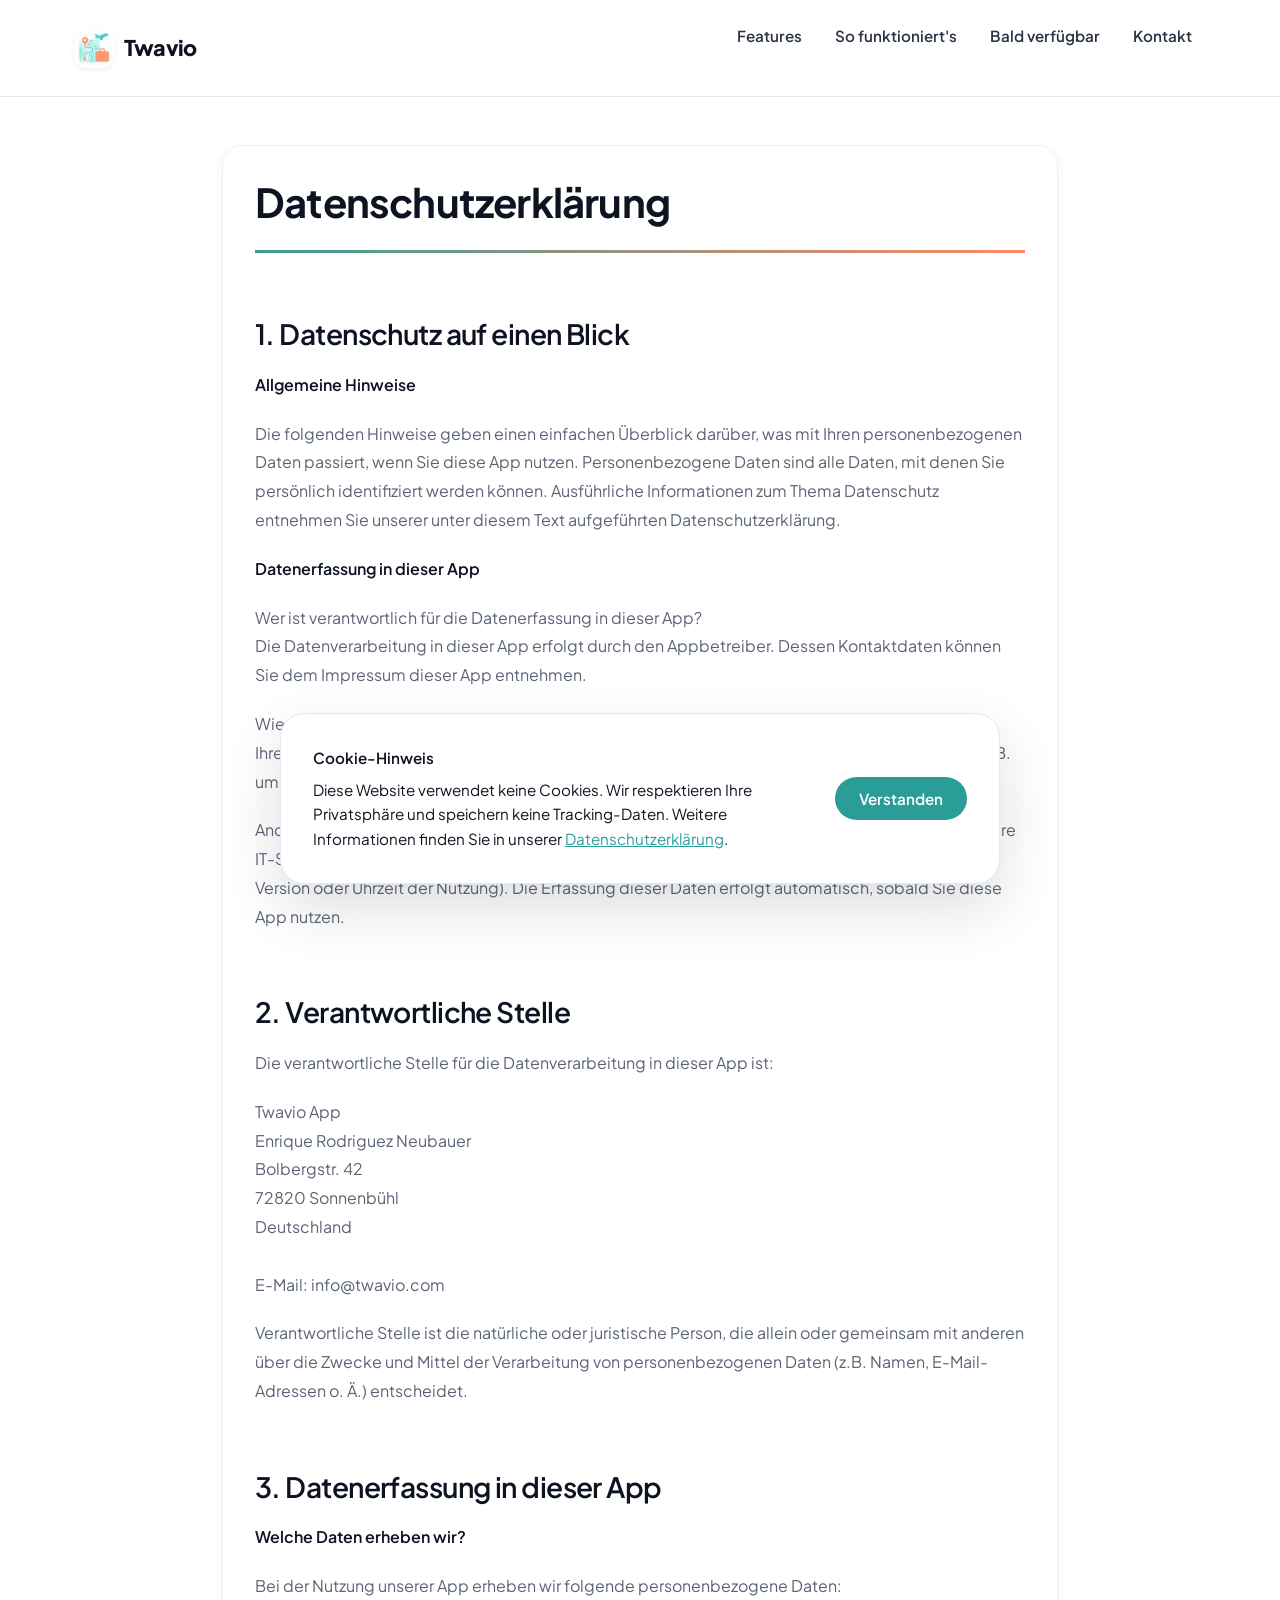
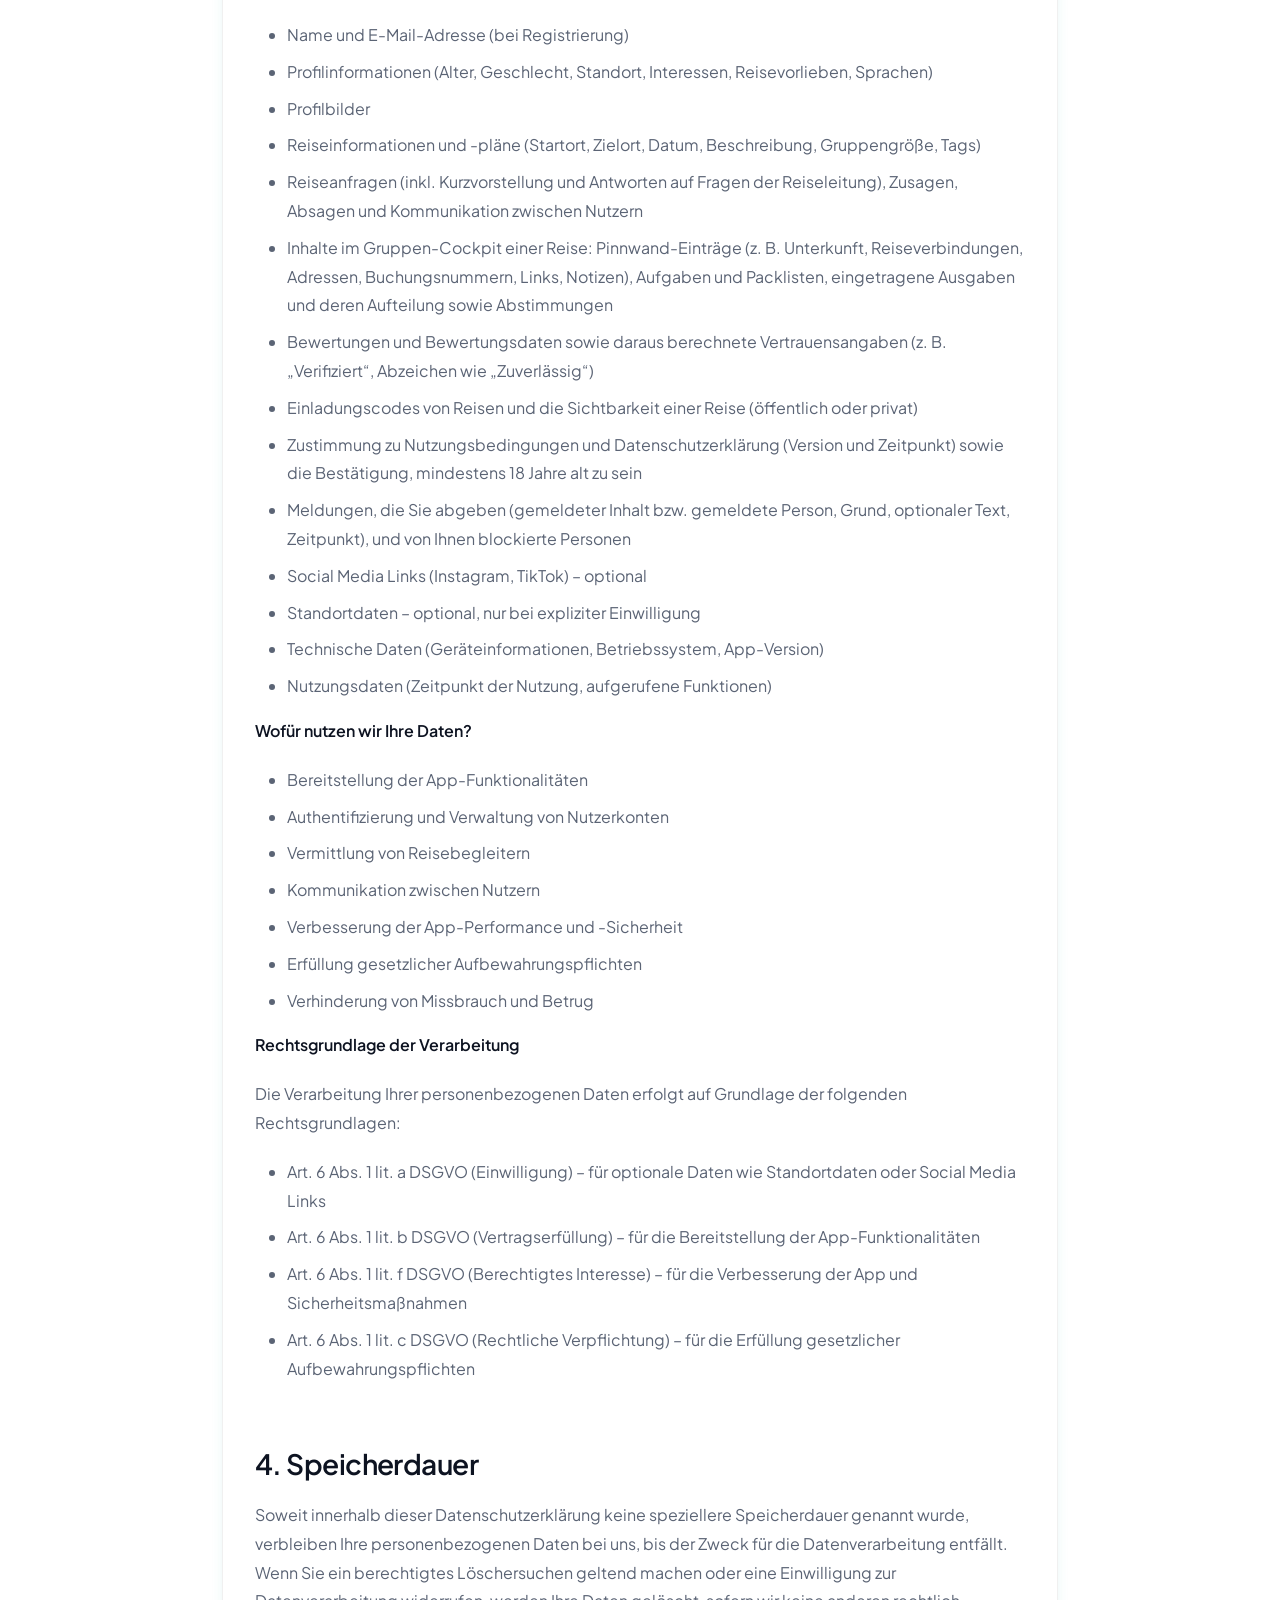
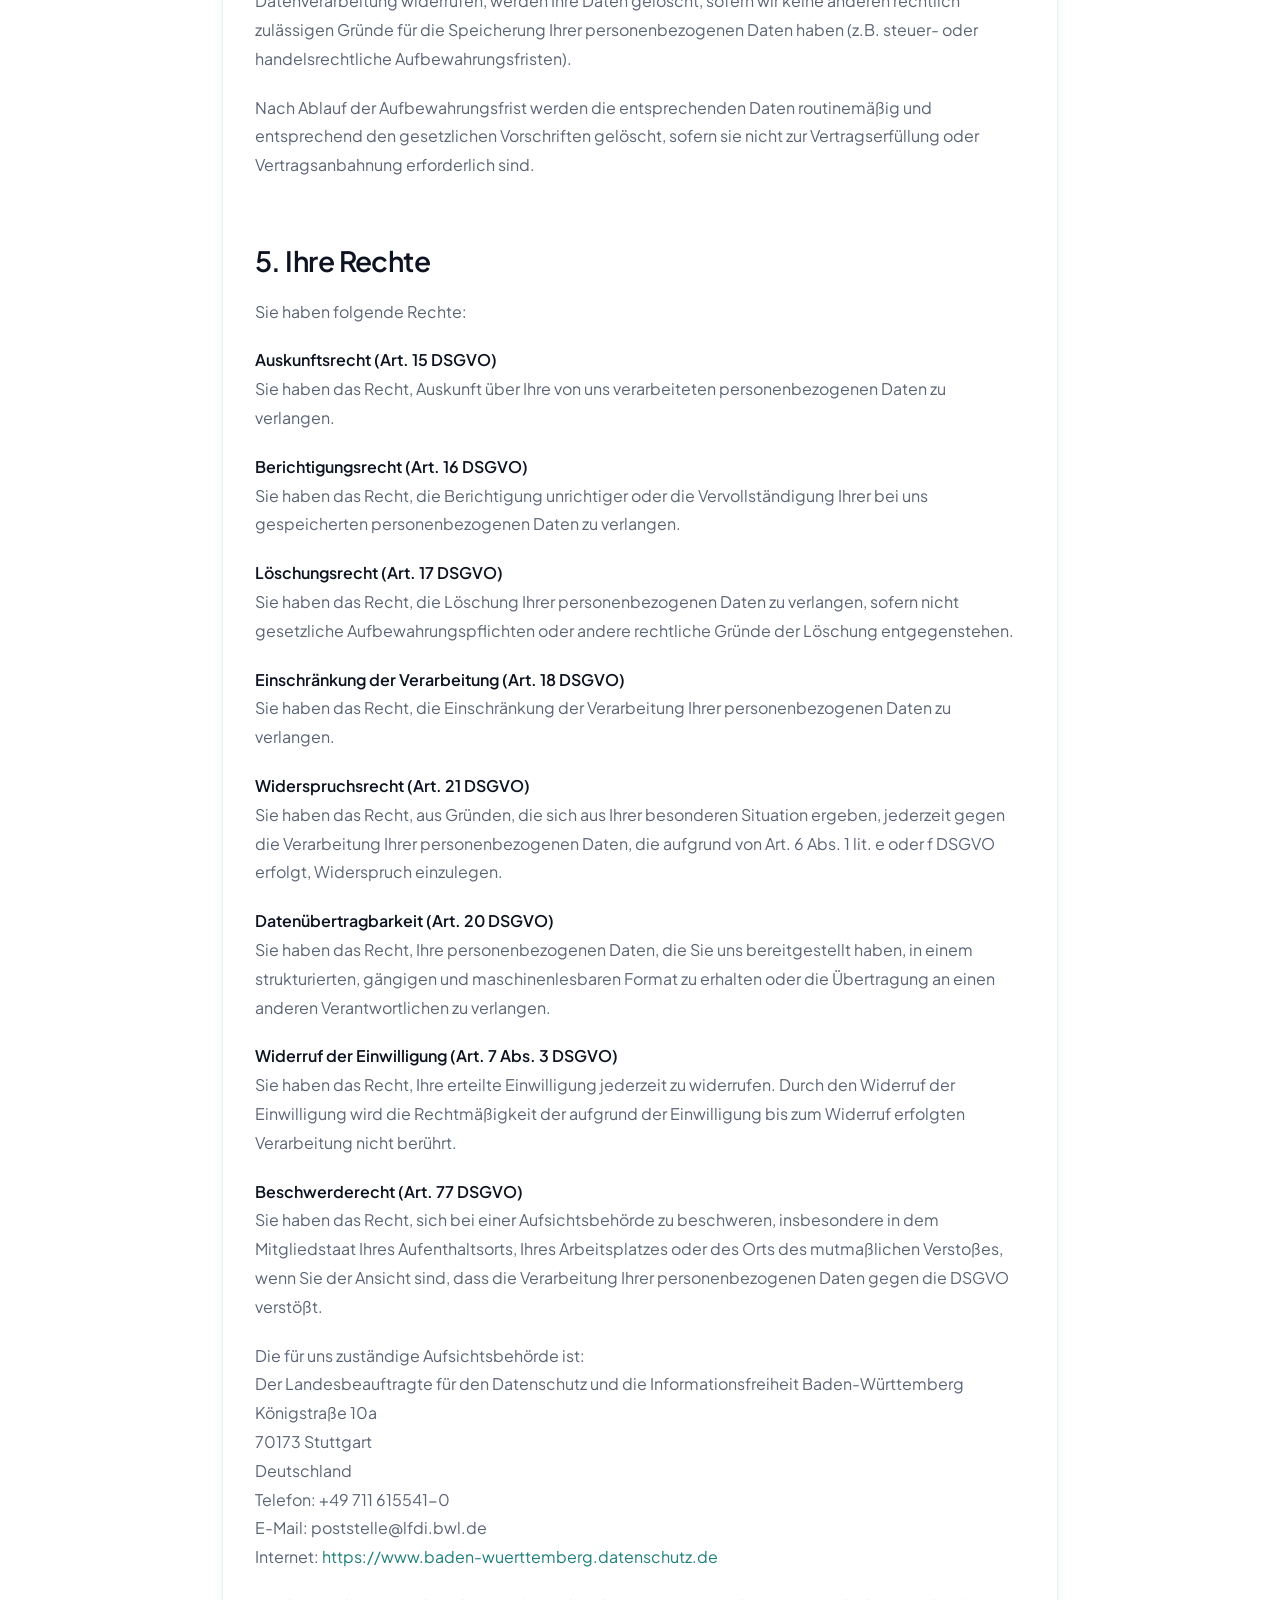
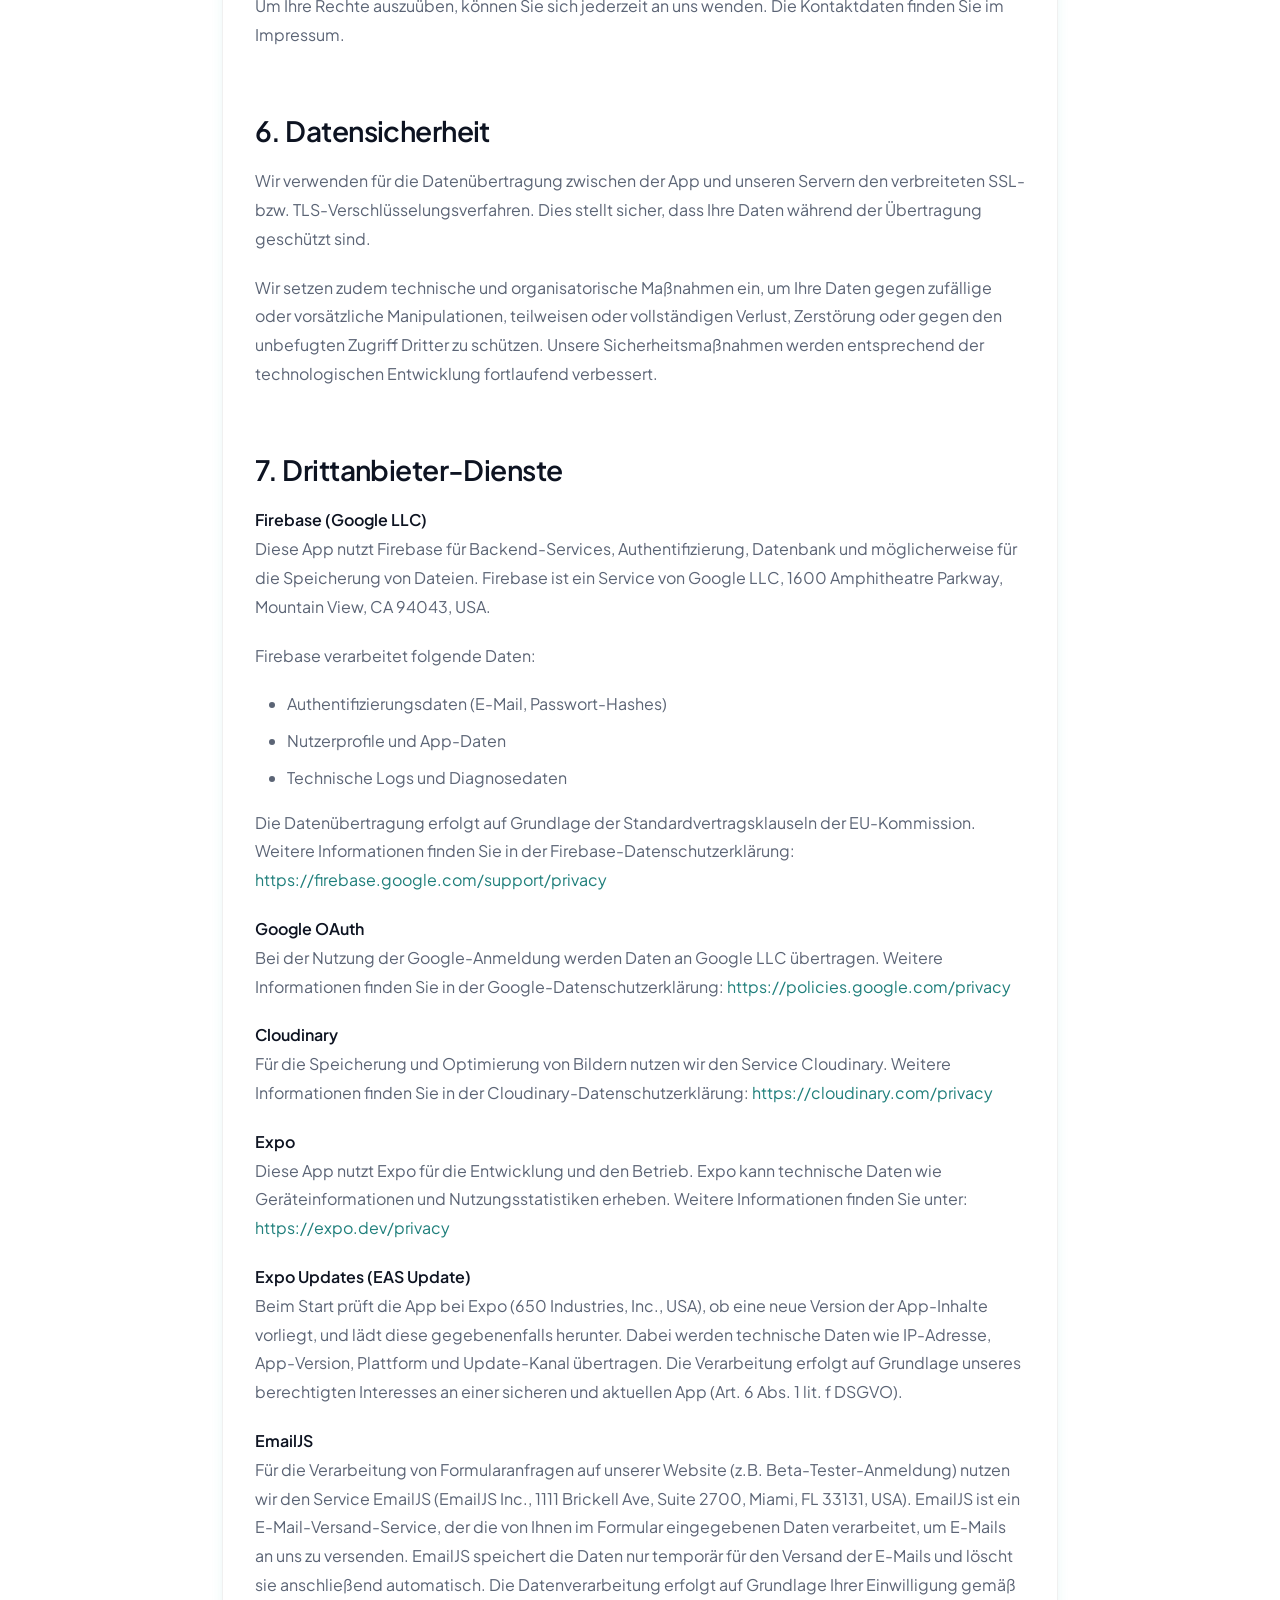
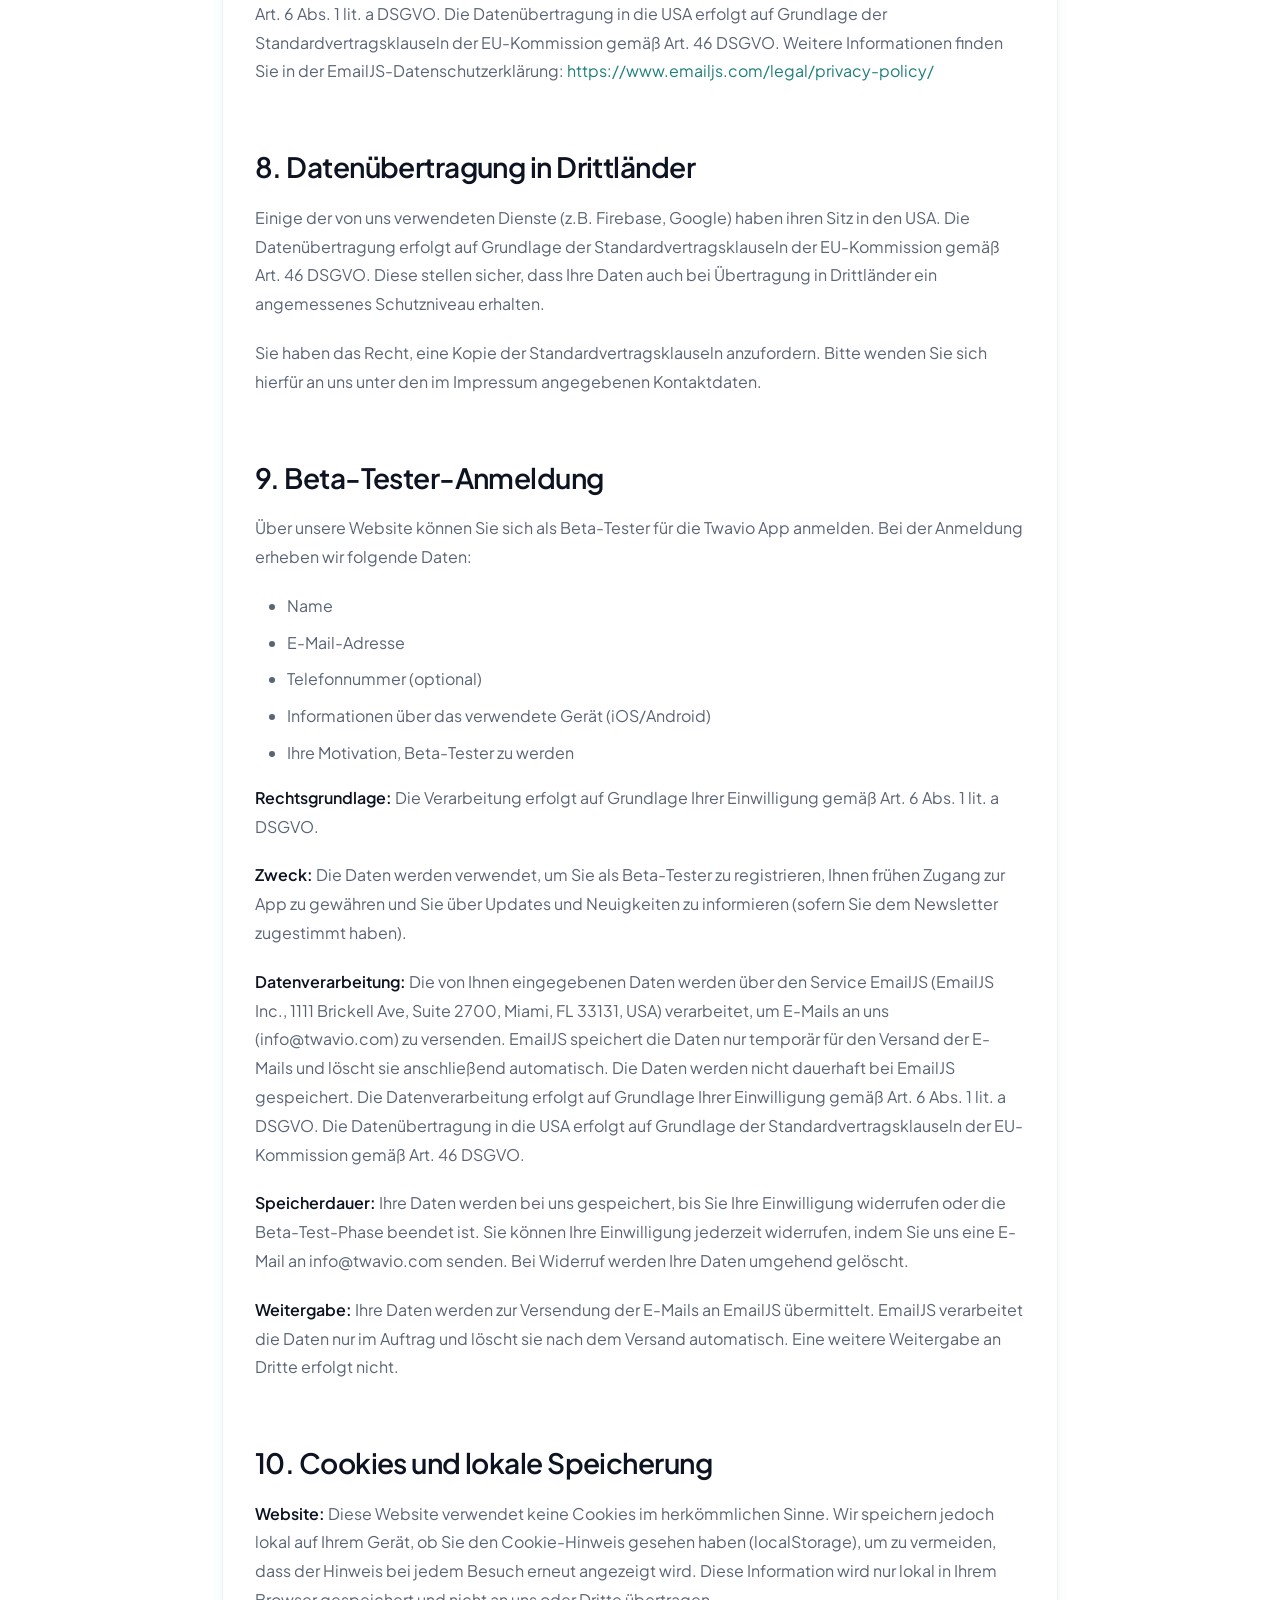
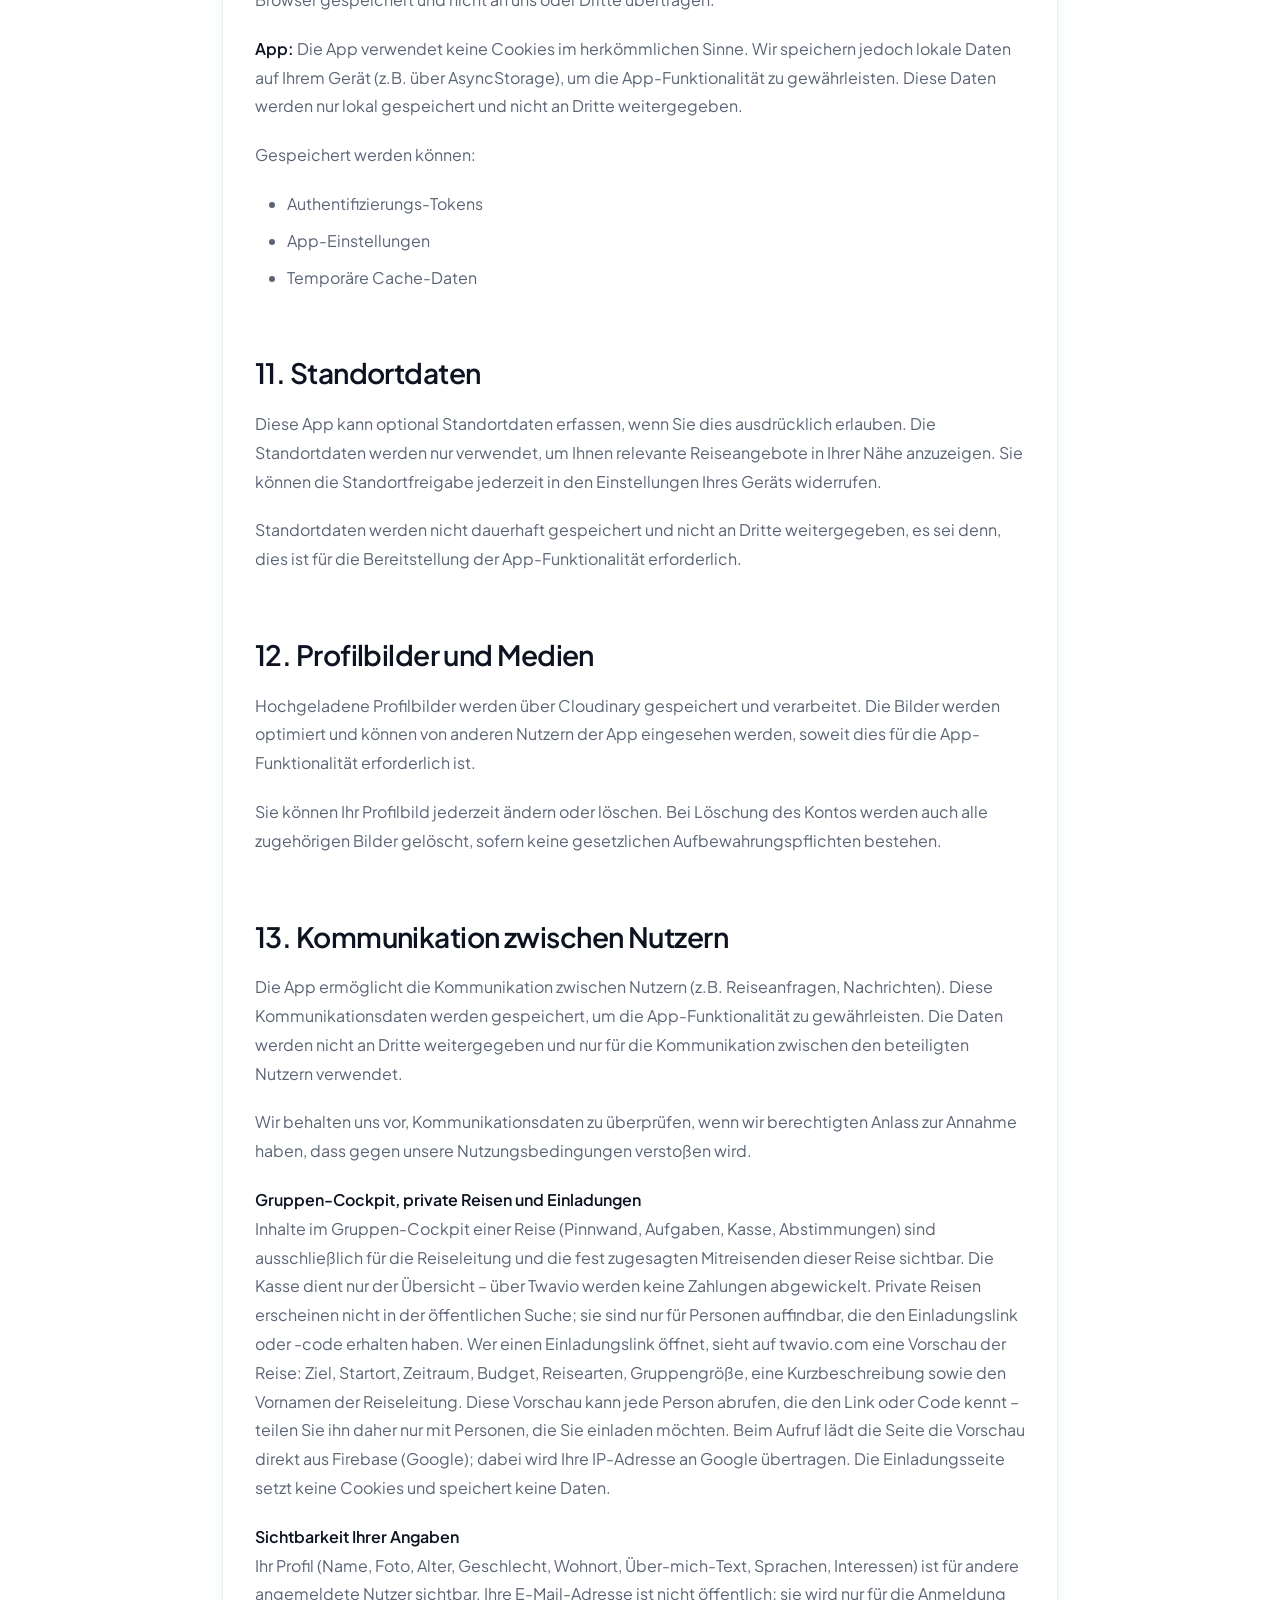
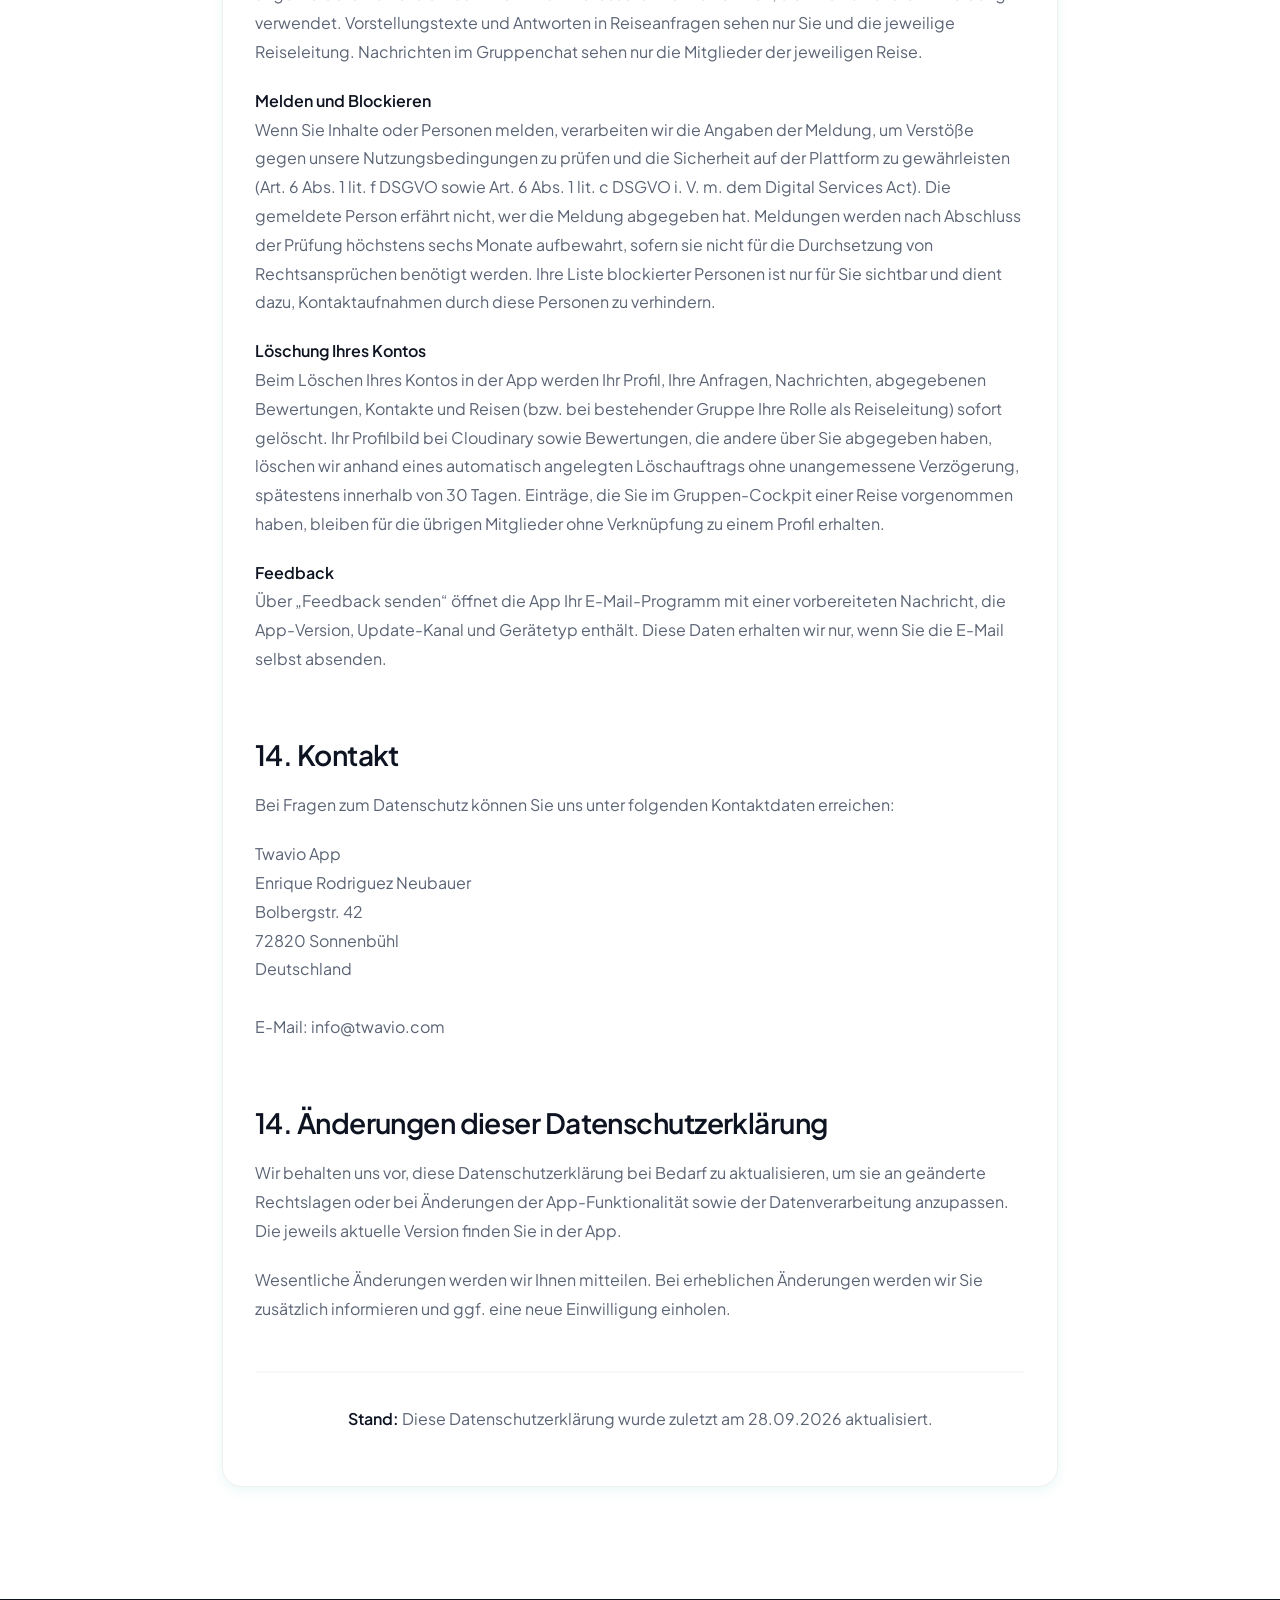
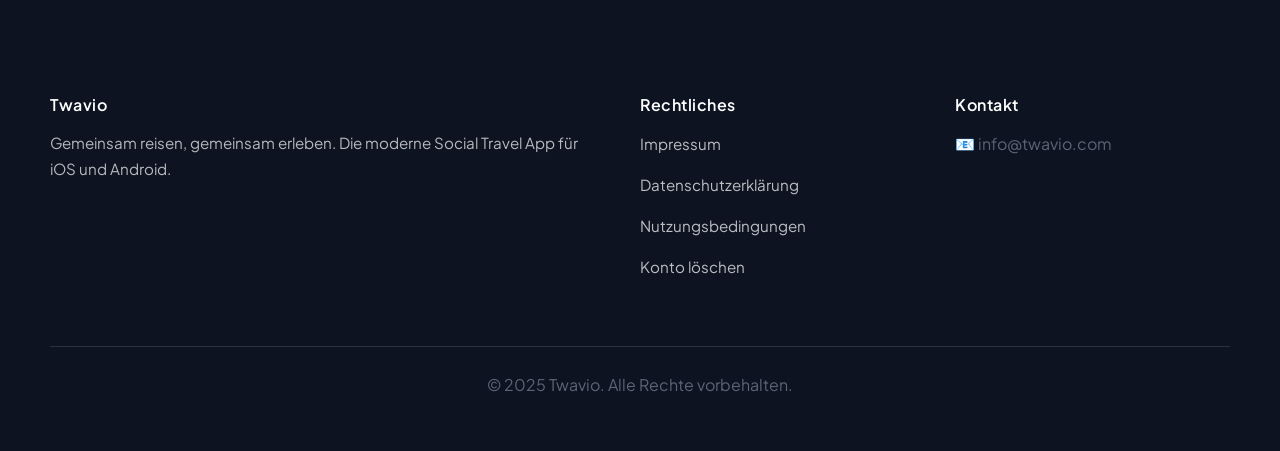
==== commit 7fe65421: "Rechtstexte (Melden/Blockieren, Kostenteilung, Löschung) und App Links für com.twavio.app Co-Authore" ====
--- a/datenschutz.html
+++ b/datenschutz.html
@@ -455,6 +455,8 @@
                 <li>Inhalte im Gruppen-Cockpit einer Reise: Pinnwand-Einträge (z.&nbsp;B. Unterkunft, Reiseverbindungen, Adressen, Buchungsnummern, Links, Notizen), Aufgaben und Packlisten, eingetragene Ausgaben und deren Aufteilung sowie Abstimmungen</li>
                 <li>Bewertungen und Bewertungsdaten sowie daraus berechnete Vertrauensangaben (z.&nbsp;B. „Verifiziert“, Abzeichen wie „Zuverlässig“)</li>
                 <li>Einladungscodes von Reisen und die Sichtbarkeit einer Reise (öffentlich oder privat)</li>
+                <li>Zustimmung zu Nutzungsbedingungen und Datenschutzerklärung (Version und Zeitpunkt) sowie die Bestätigung, mindestens 18 Jahre alt zu sein</li>
+                <li>Meldungen, die Sie abgeben (gemeldeter Inhalt bzw. gemeldete Person, Grund, optionaler Text, Zeitpunkt), und von Ihnen blockierte Personen</li>
                 <li>Social Media Links (Instagram, TikTok) – optional</li>
                 <li>Standortdaten – optional, nur bei expliziter Einwilligung</li>
                 <li>Technische Daten (Geräteinformationen, Betriebssystem, App-Version)</li>
@@ -596,6 +598,15 @@
             
             <p><strong>Gruppen-Cockpit, private Reisen und Einladungen</strong><br>
             Inhalte im Gruppen-Cockpit einer Reise (Pinnwand, Aufgaben, Kasse, Abstimmungen) sind ausschließlich für die Reiseleitung und die fest zugesagten Mitreisenden dieser Reise sichtbar. Die Kasse dient nur der Übersicht – über Twavio werden keine Zahlungen abgewickelt. Private Reisen erscheinen nicht in der öffentlichen Suche; sie sind nur für Personen auffindbar, die den Einladungslink oder -code erhalten haben. Wer einen Einladungslink öffnet, sieht auf twavio.com eine Vorschau der Reise: Ziel, Startort, Zeitraum, Budget, Reisearten, Gruppengröße, eine Kurzbeschreibung sowie den Vornamen der Reiseleitung. Diese Vorschau kann jede Person abrufen, die den Link oder Code kennt – teilen Sie ihn daher nur mit Personen, die Sie einladen möchten. Beim Aufruf lädt die Seite die Vorschau direkt aus Firebase (Google); dabei wird Ihre IP-Adresse an Google übertragen. Die Einladungsseite setzt keine Cookies und speichert keine Daten.</p>
+            <p><strong>Sichtbarkeit Ihrer Angaben</strong><br>
+            Ihr Profil (Name, Foto, Alter, Geschlecht, Wohnort, Über-mich-Text, Sprachen, Interessen) ist für andere angemeldete Nutzer sichtbar. Ihre E-Mail-Adresse ist nicht öffentlich; sie wird nur für die Anmeldung verwendet. Vorstellungstexte und Antworten in Reiseanfragen sehen nur Sie und die jeweilige Reiseleitung. Nachrichten im Gruppenchat sehen nur die Mitglieder der jeweiligen Reise.</p>
+
+            <p><strong>Melden und Blockieren</strong><br>
+            Wenn Sie Inhalte oder Personen melden, verarbeiten wir die Angaben der Meldung, um Verstöße gegen unsere Nutzungsbedingungen zu prüfen und die Sicherheit auf der Plattform zu gewährleisten (Art. 6 Abs. 1 lit. f DSGVO sowie Art. 6 Abs. 1 lit. c DSGVO i.&nbsp;V.&nbsp;m. dem Digital Services Act). Die gemeldete Person erfährt nicht, wer die Meldung abgegeben hat. Meldungen werden nach Abschluss der Prüfung höchstens sechs Monate aufbewahrt, sofern sie nicht für die Durchsetzung von Rechtsansprüchen benötigt werden. Ihre Liste blockierter Personen ist nur für Sie sichtbar und dient dazu, Kontaktaufnahmen durch diese Personen zu verhindern.</p>
+
+            <p><strong>Löschung Ihres Kontos</strong><br>
+            Beim Löschen Ihres Kontos in der App werden Ihr Profil, Ihre Anfragen, Nachrichten, abgegebenen Bewertungen, Kontakte und Reisen (bzw. bei bestehender Gruppe Ihre Rolle als Reiseleitung) sofort gelöscht. Ihr Profilbild bei Cloudinary sowie Bewertungen, die andere über Sie abgegeben haben, löschen wir anhand eines automatisch angelegten Löschauftrags ohne unangemessene Verzögerung, spätestens innerhalb von 30 Tagen. Einträge, die Sie im Gruppen-Cockpit einer Reise vorgenommen haben, bleiben für die übrigen Mitglieder ohne Verknüpfung zu einem Profil erhalten.</p>
+
             <p><strong>Feedback</strong><br>
             Über „Feedback senden“ öffnet die App Ihr E-Mail-Programm mit einer vorbereiteten Nachricht, die App-Version, Update-Kanal und Gerätetyp enthält. Diese Daten erhalten wir nur, wenn Sie die E-Mail selbst absenden.</p>
 
@@ -615,7 +626,7 @@
             <p>Wesentliche Änderungen werden wir Ihnen mitteilen. Bei erheblichen Änderungen werden wir Sie zusätzlich informieren und ggf. eine neue Einwilligung einholen.</p>
             
             <div class="footer">
-                <p><strong>Stand:</strong> Diese Datenschutzerklärung wurde zuletzt am 27.09.2026 aktualisiert.</p>
+                <p><strong>Stand:</strong> Diese Datenschutzerklärung wurde zuletzt am 28.09.2026 aktualisiert.</p>
             </div>
         </div>
     </div>
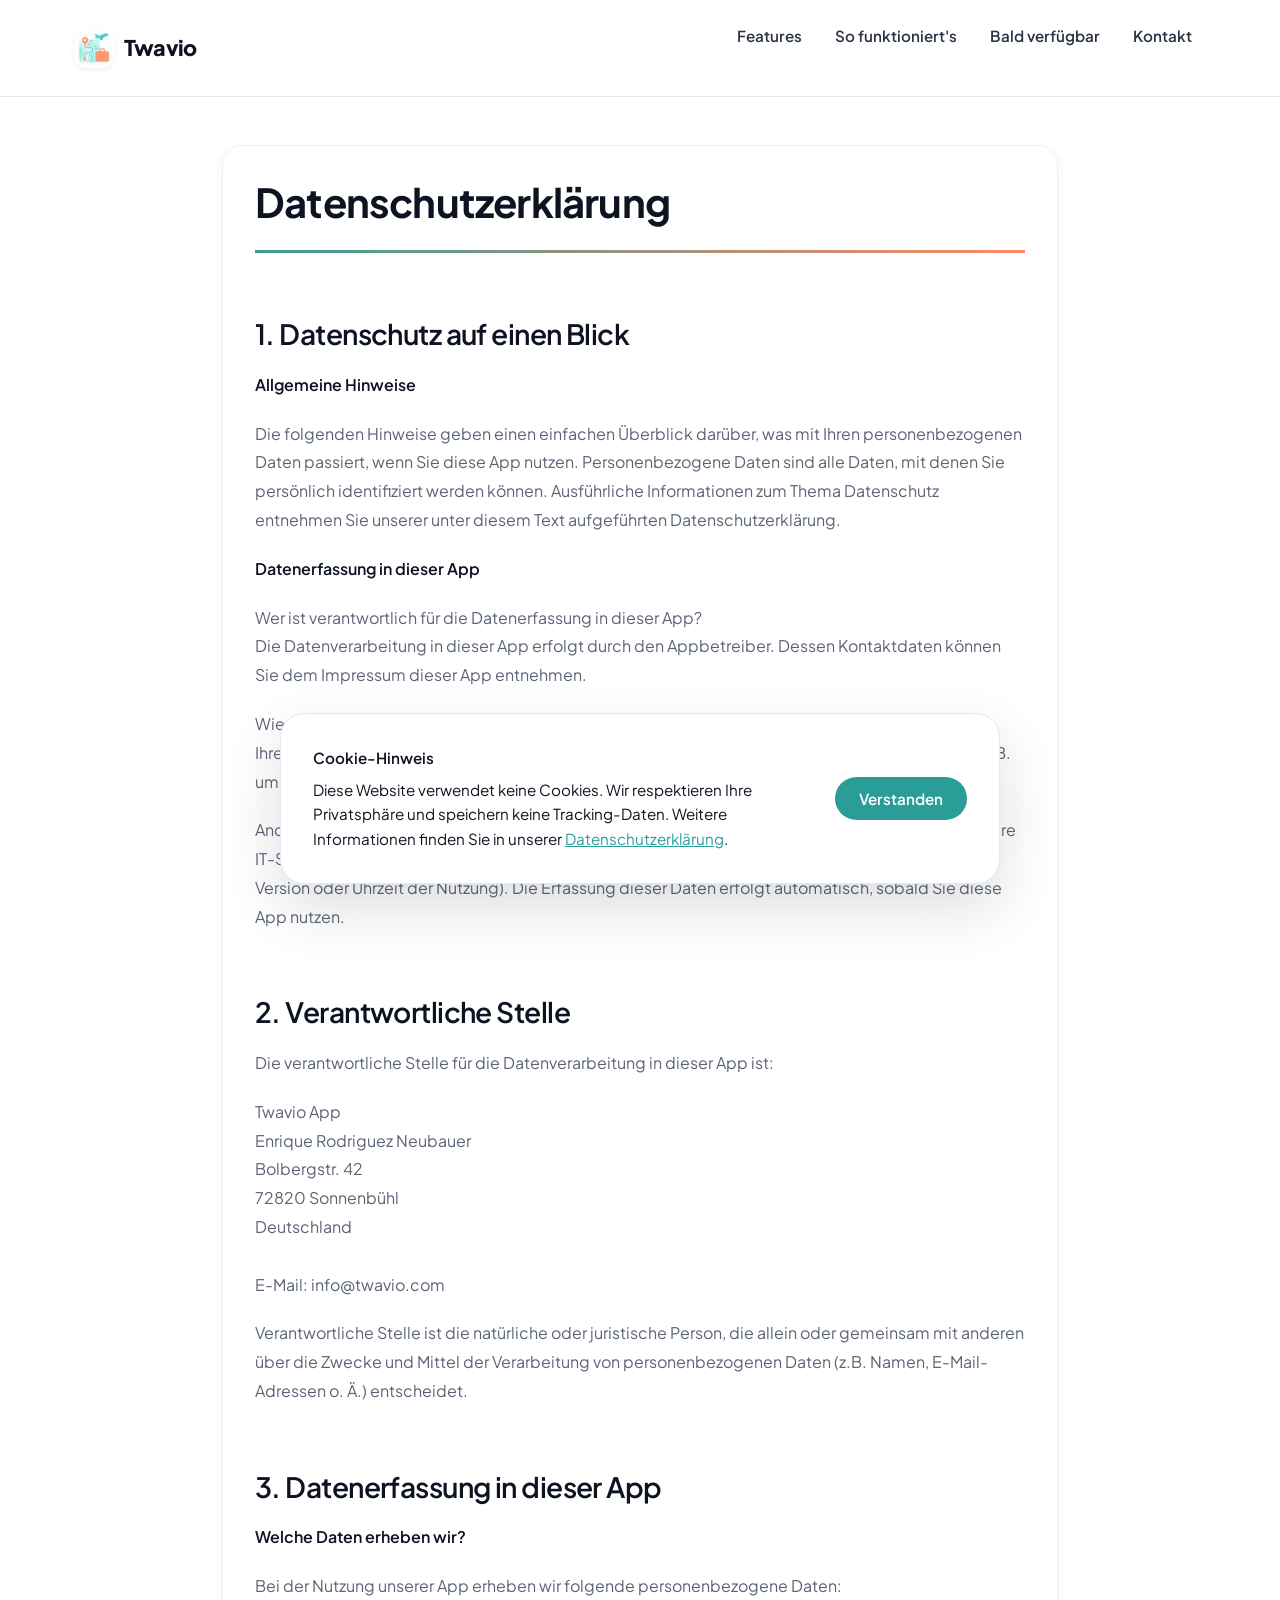
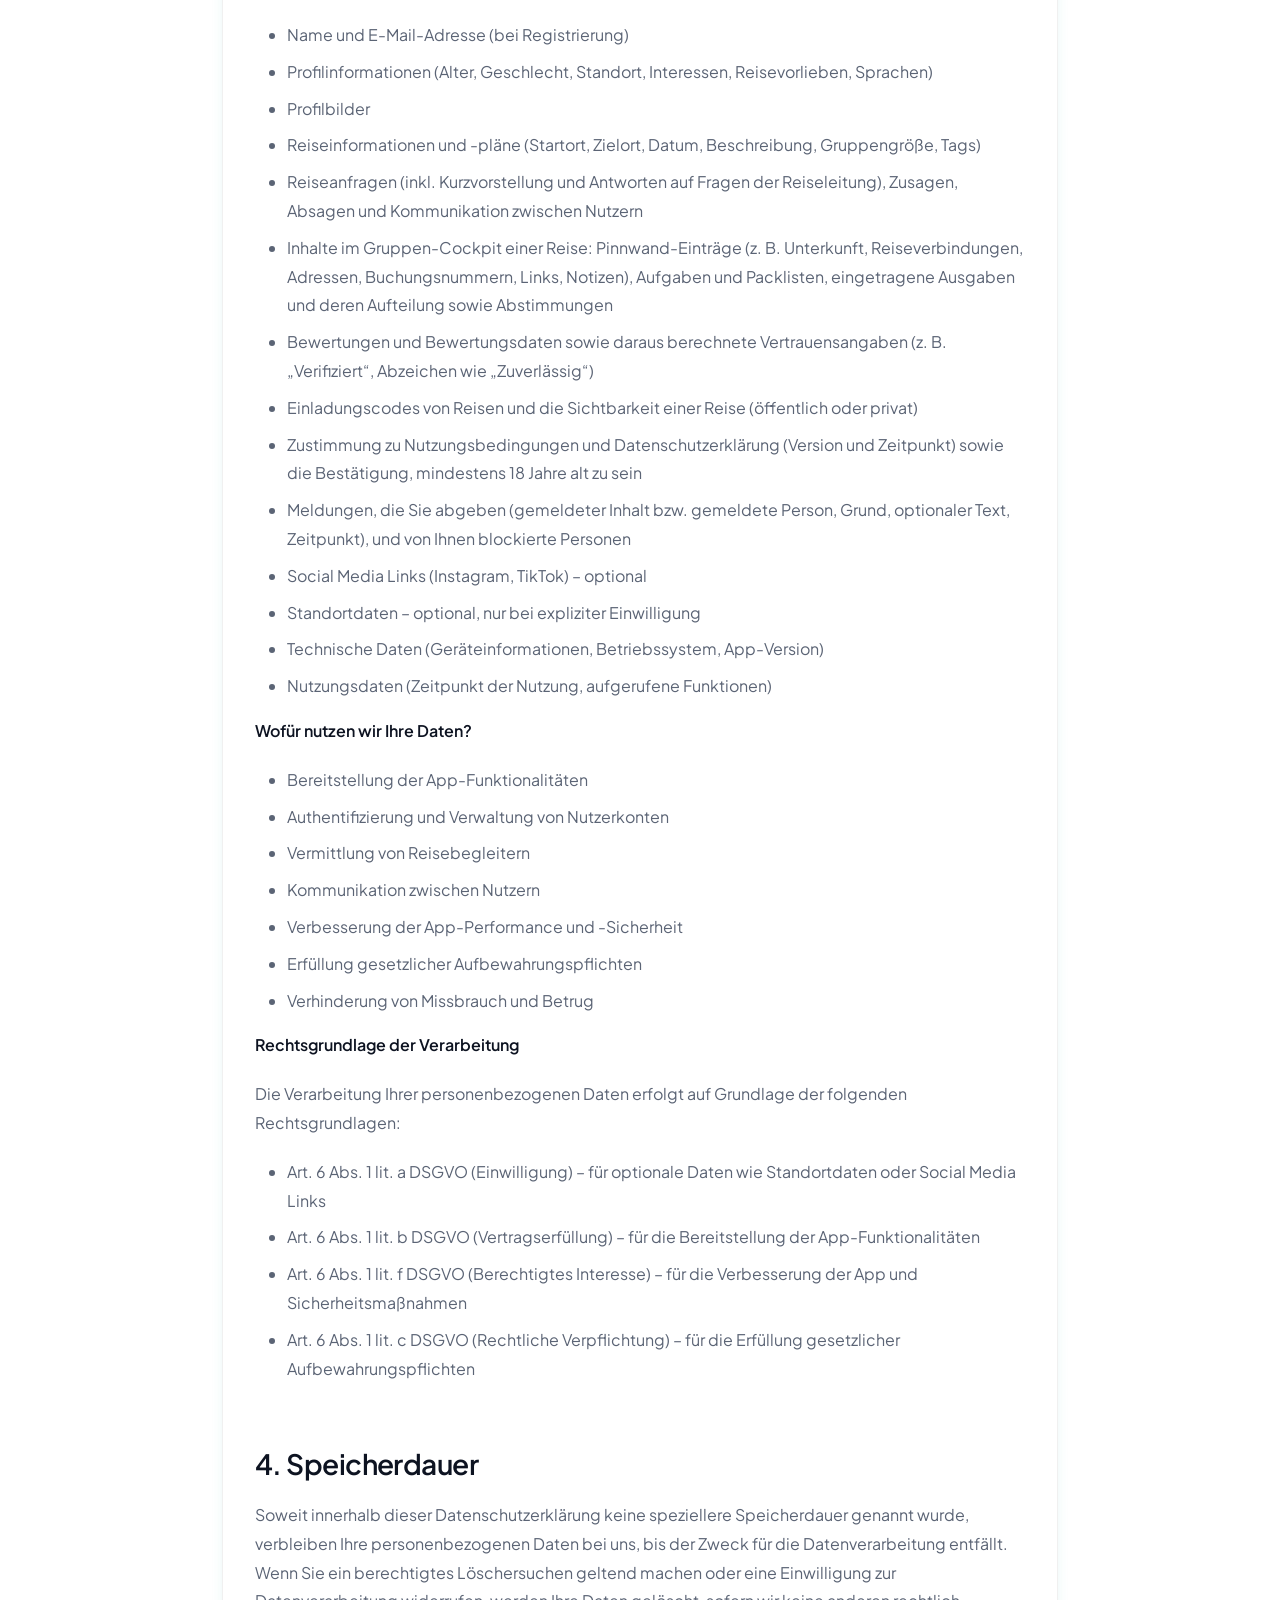
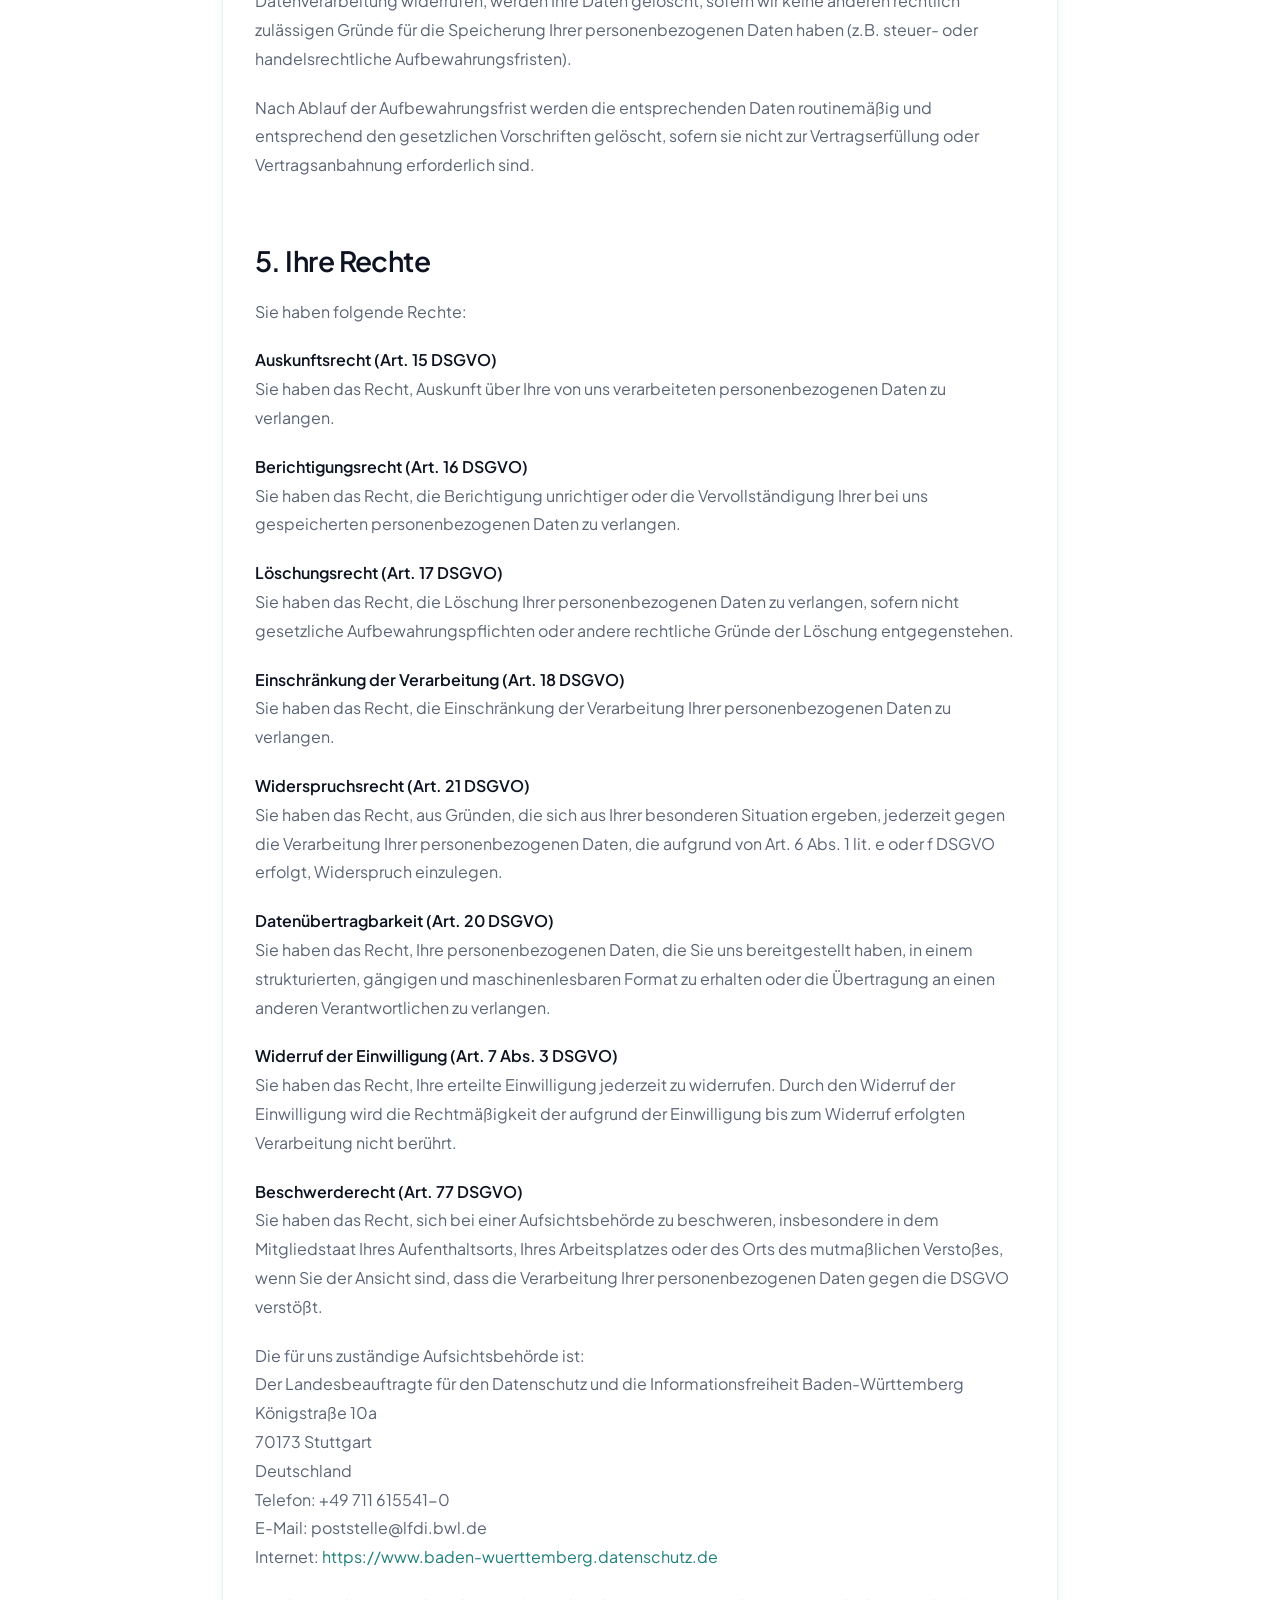
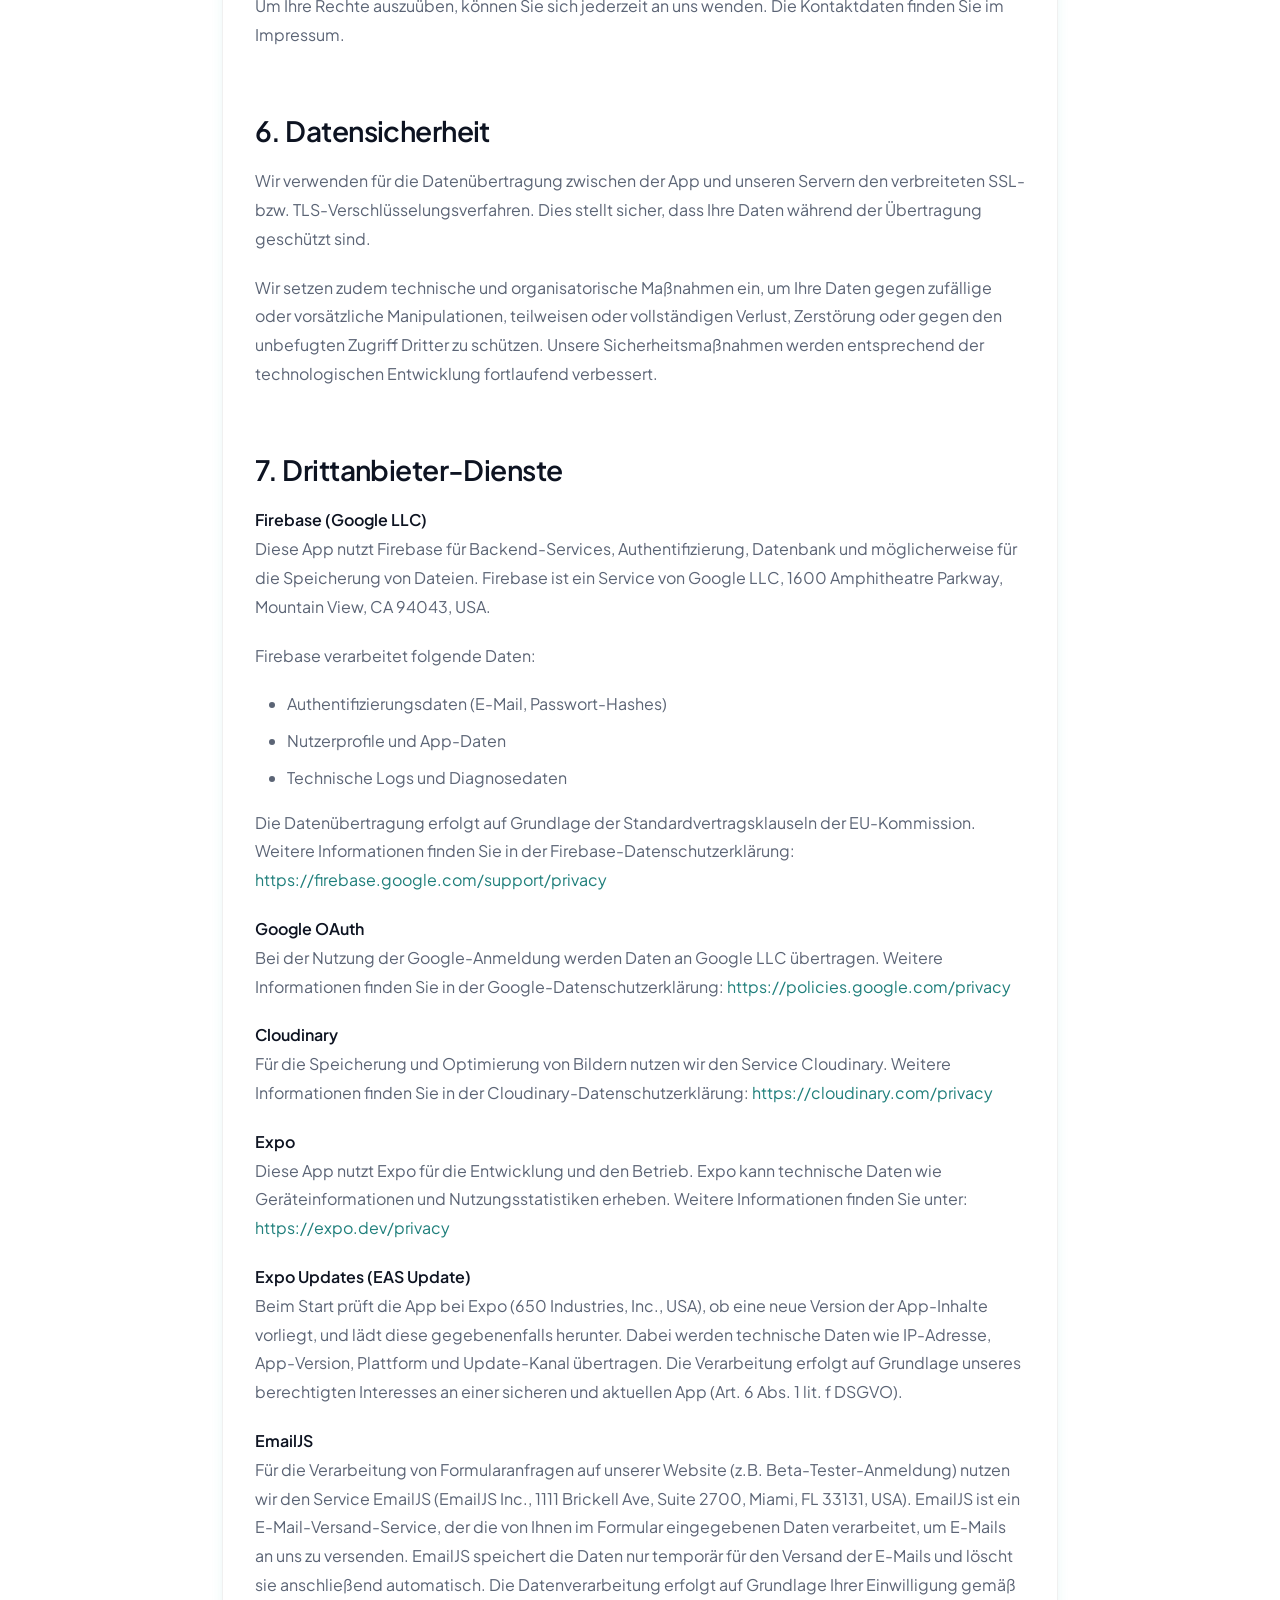
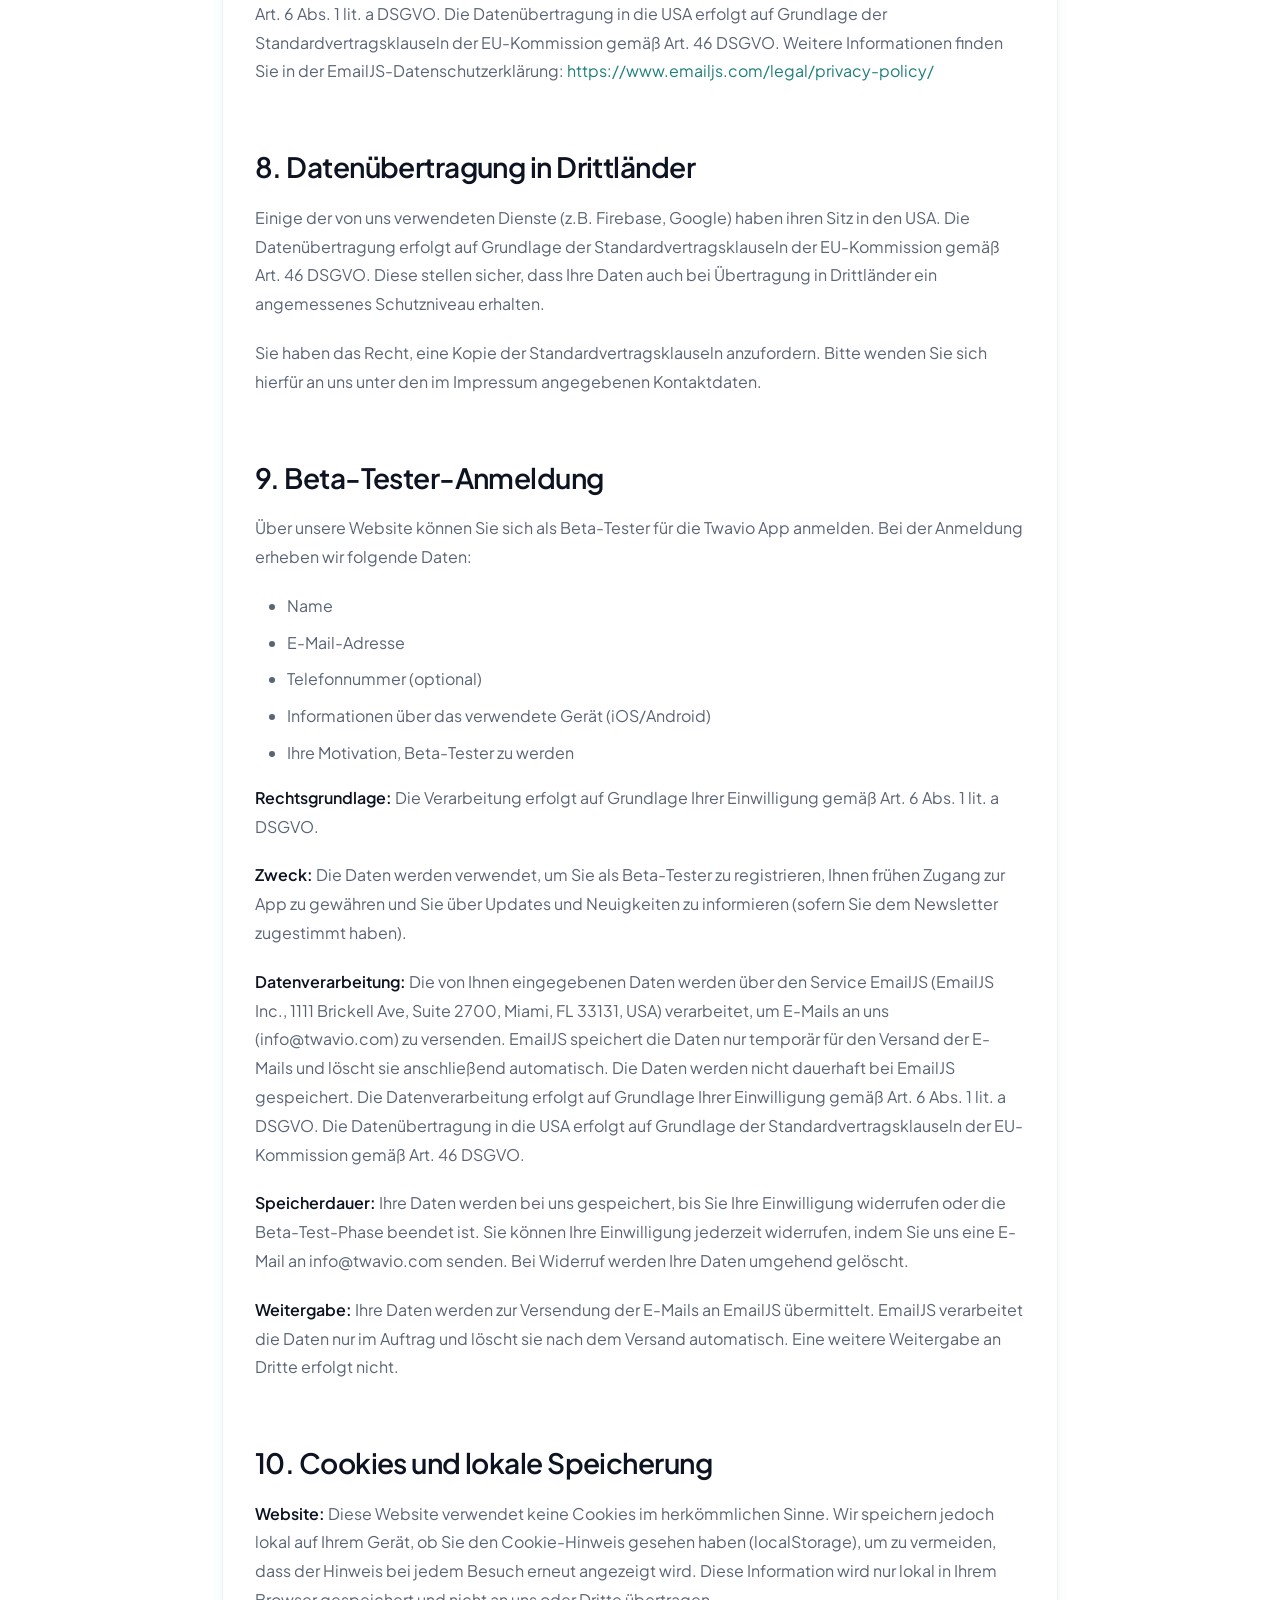
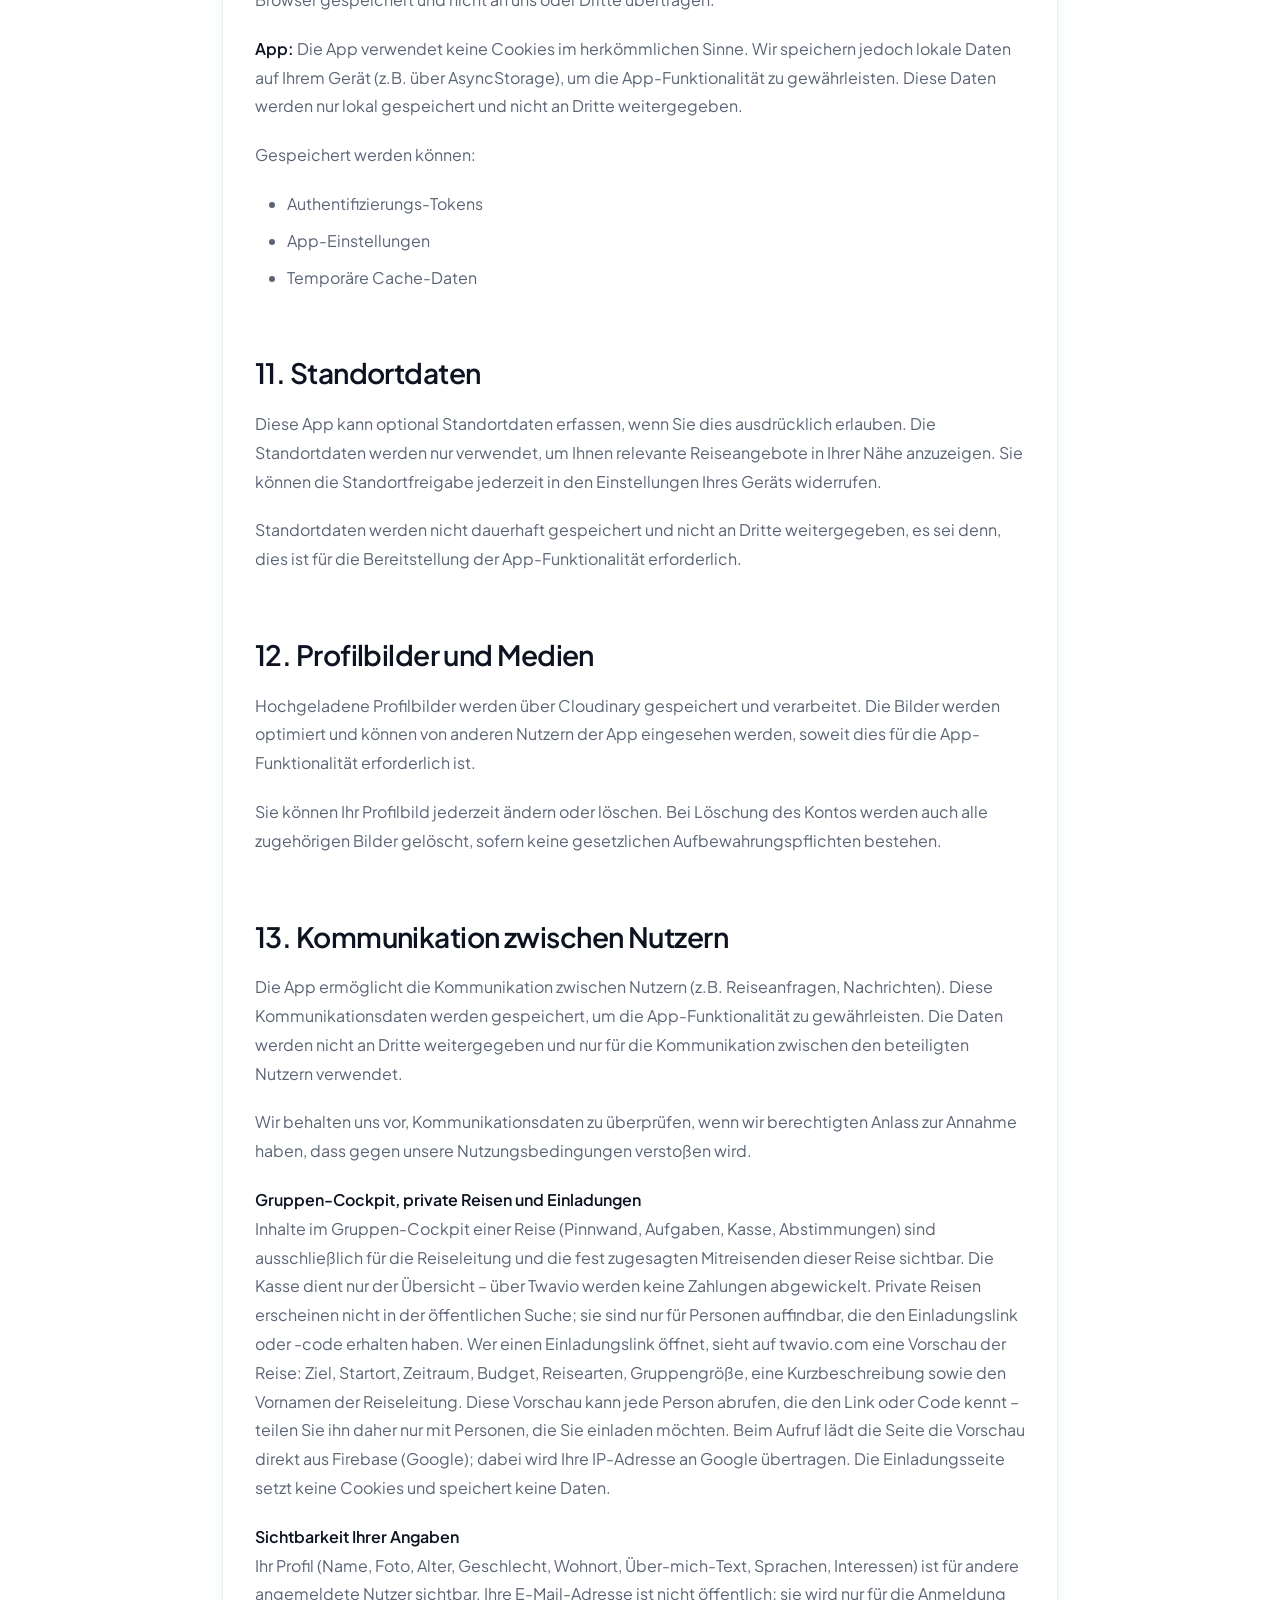
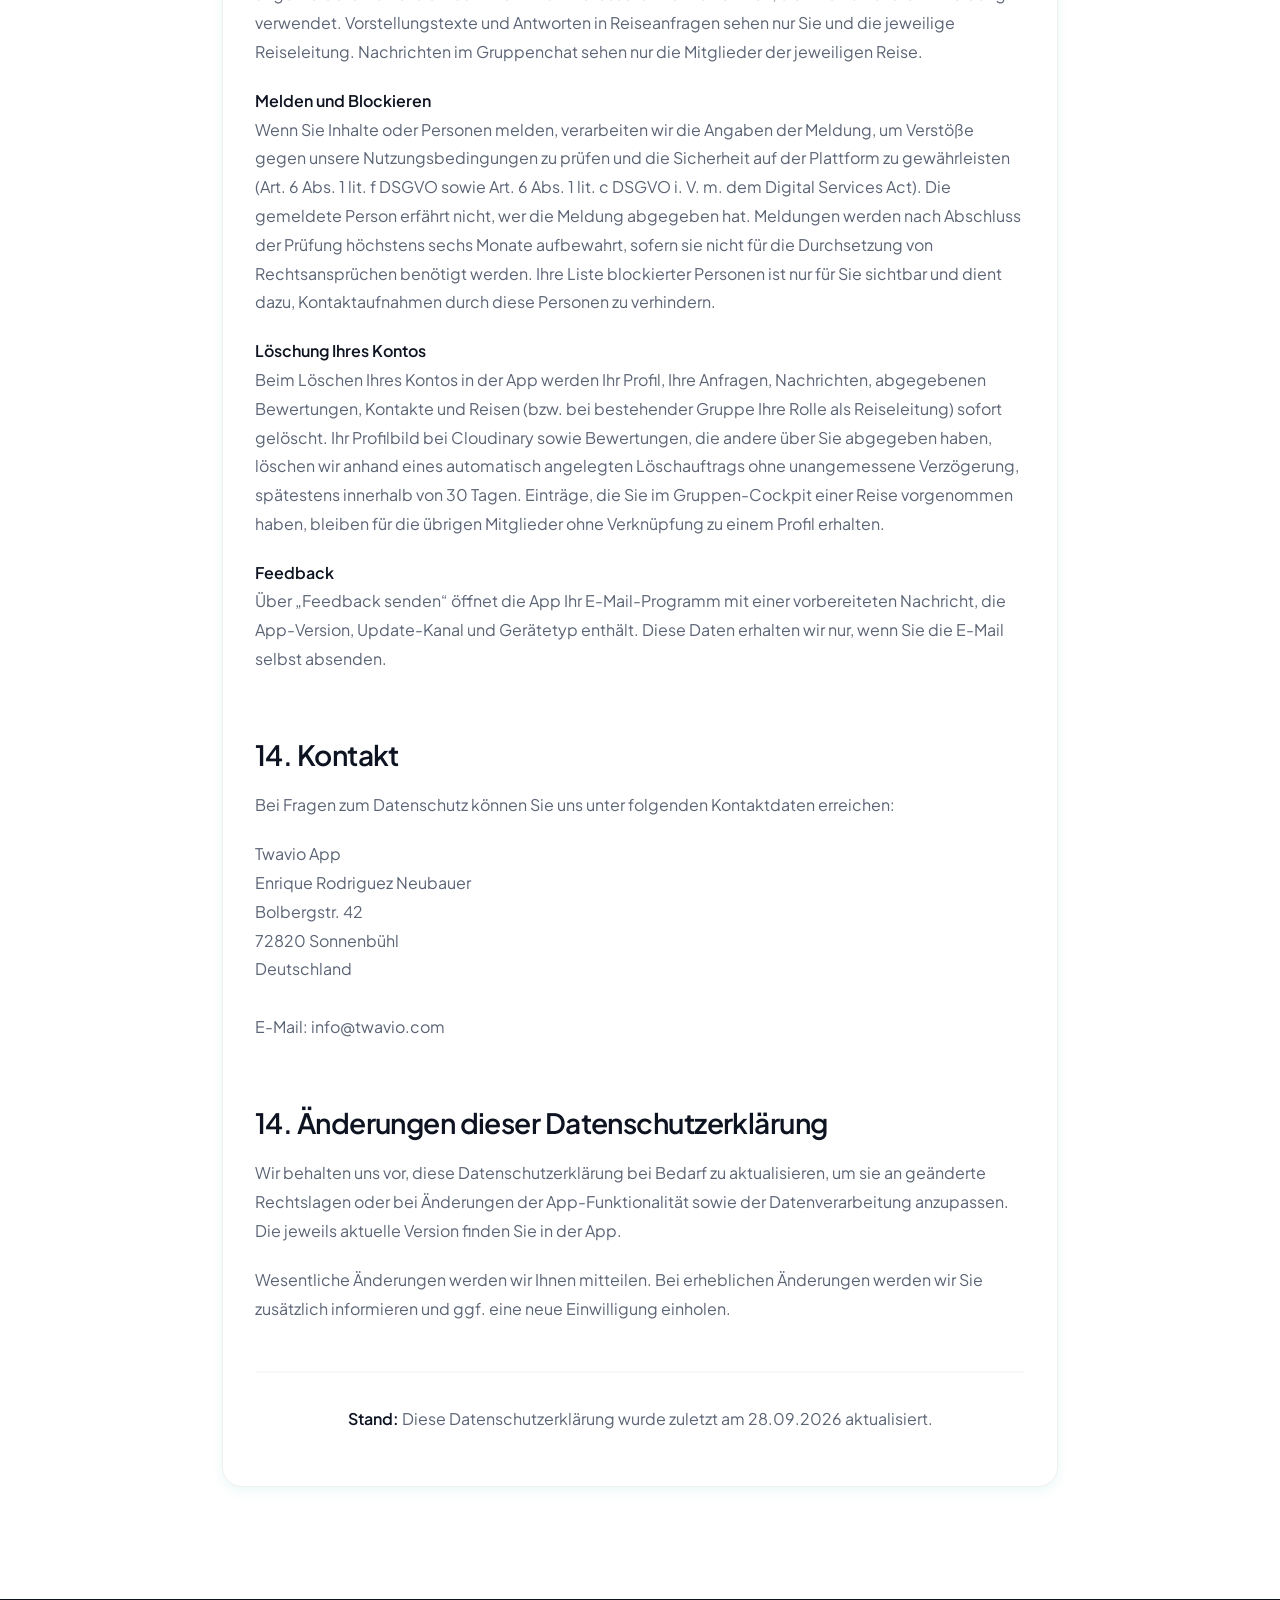
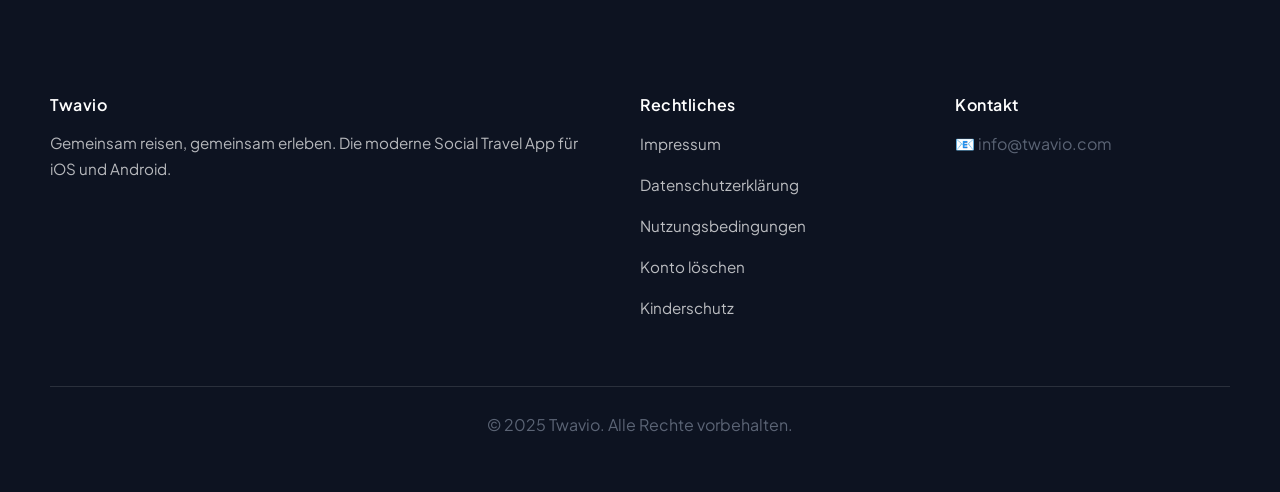
==== commit b4c07beb: "Kinderschutz-Standards (CSAE) für Google Play Co-Authored-By: Claude Opus 5.5 <noreply@anthropic.com" ====
--- a/datenschutz.html
+++ b/datenschutz.html
@@ -646,6 +646,7 @@
                     <li><a href="datenschutz.html">Datenschutzerklärung</a></li>
                     <li><a href="nutzungsbedingungen.html">Nutzungsbedingungen</a></li>
                     <li><a href="konto-loeschen.html">Konto löschen</a></li>
+                    <li><a href="kinderschutz.html">Kinderschutz</a></li>
                 </ul>
             </div>
             
